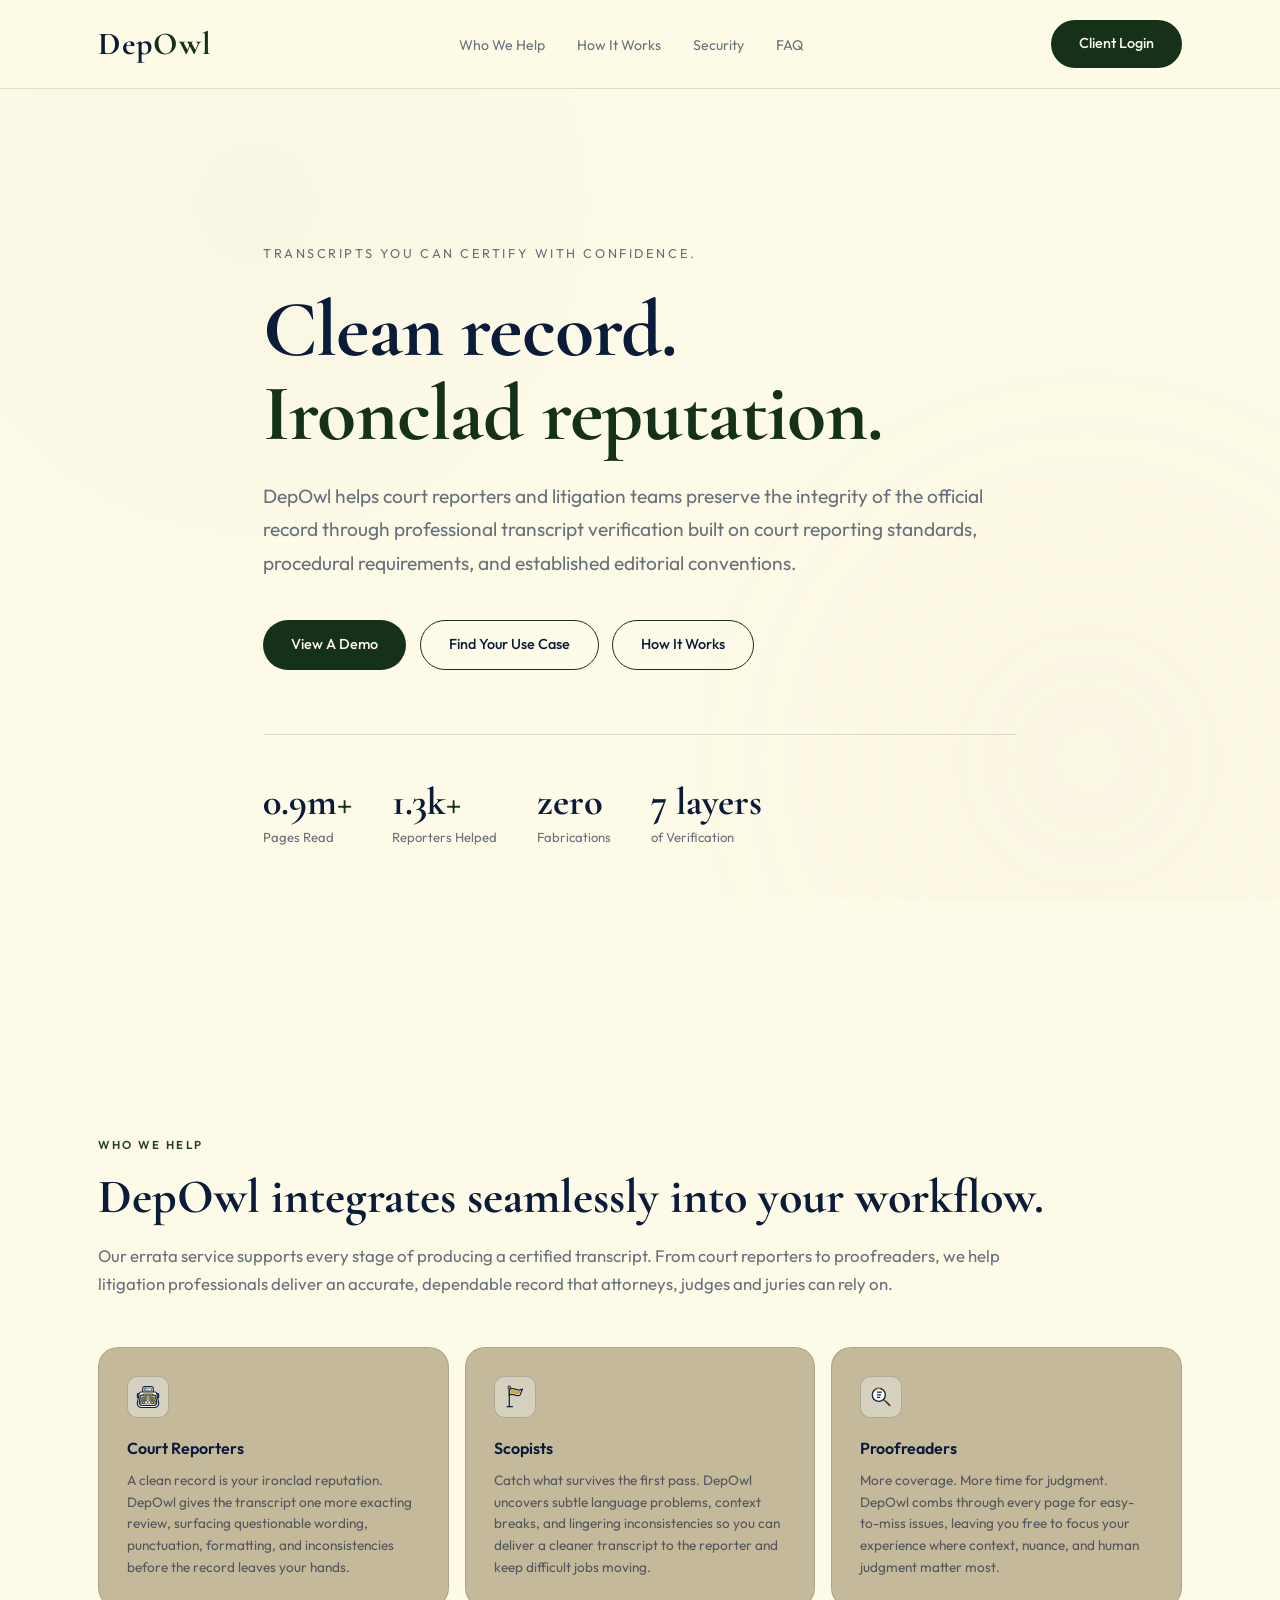
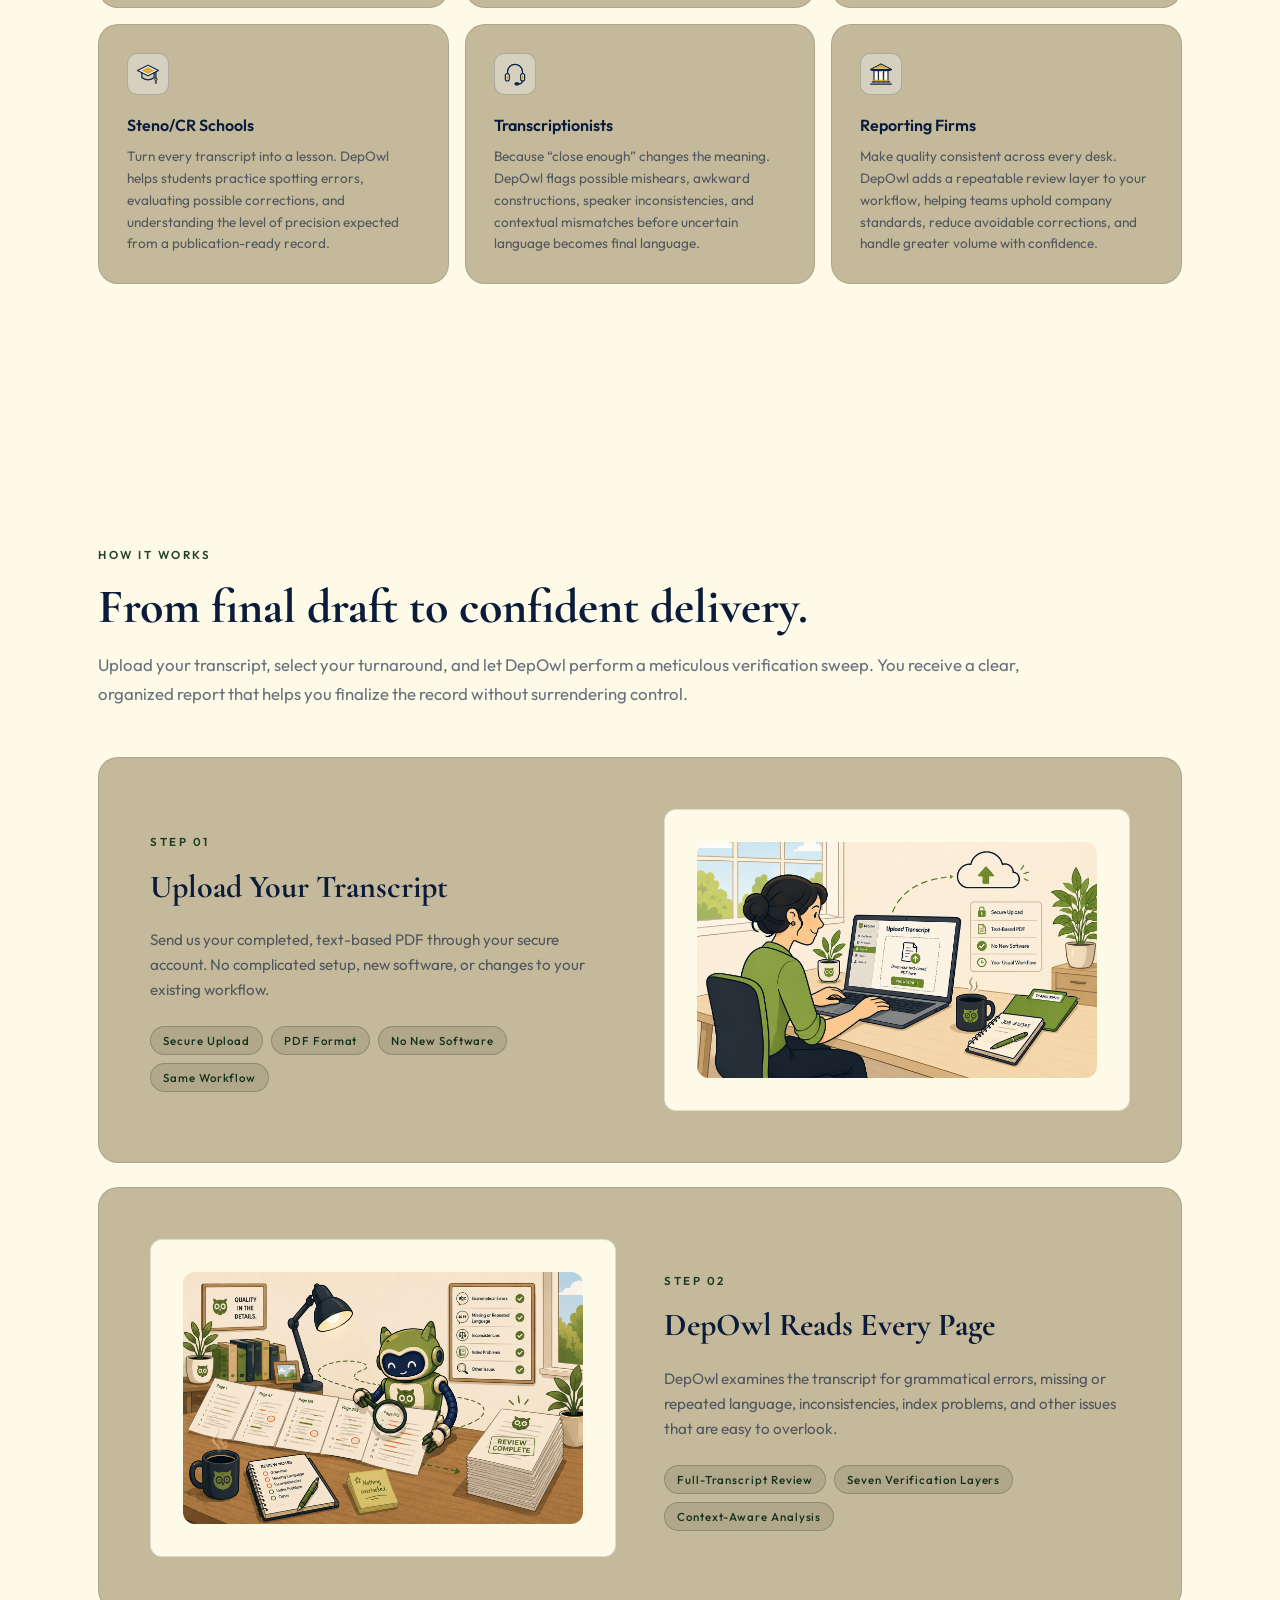
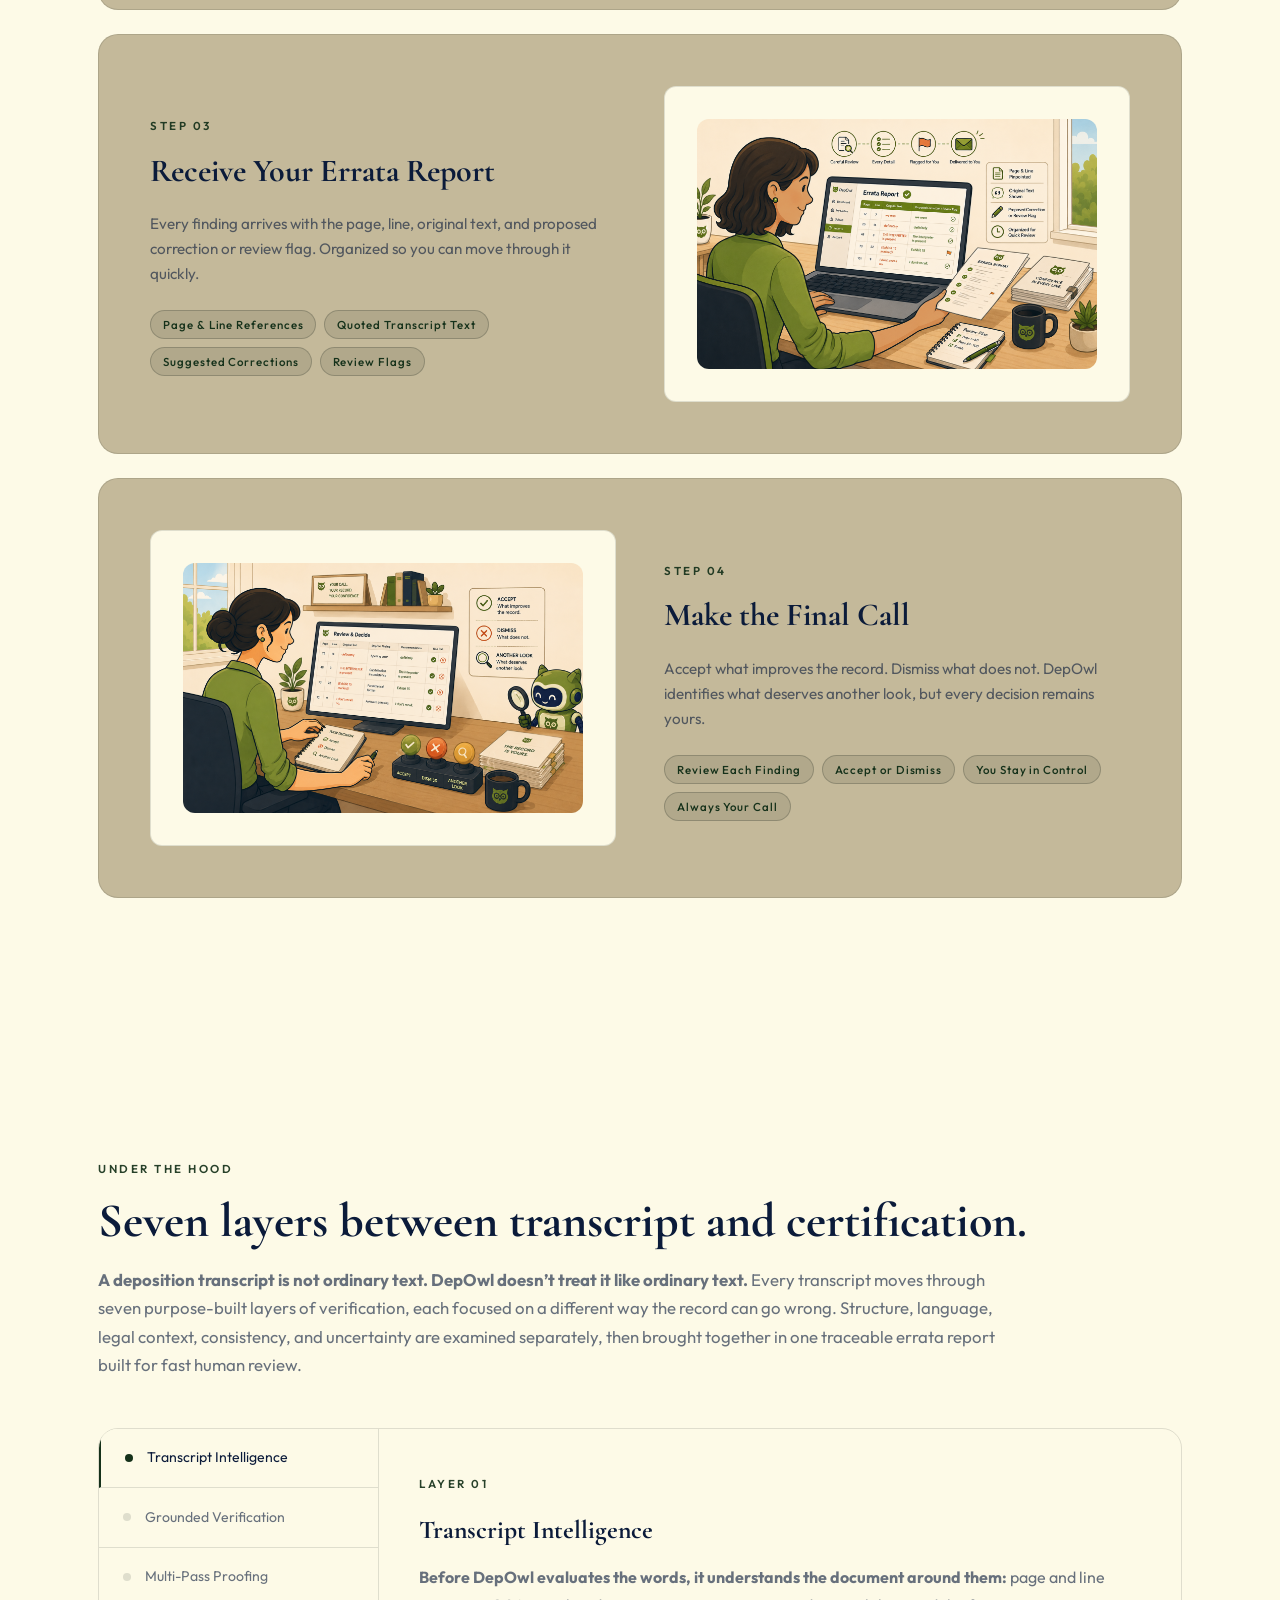
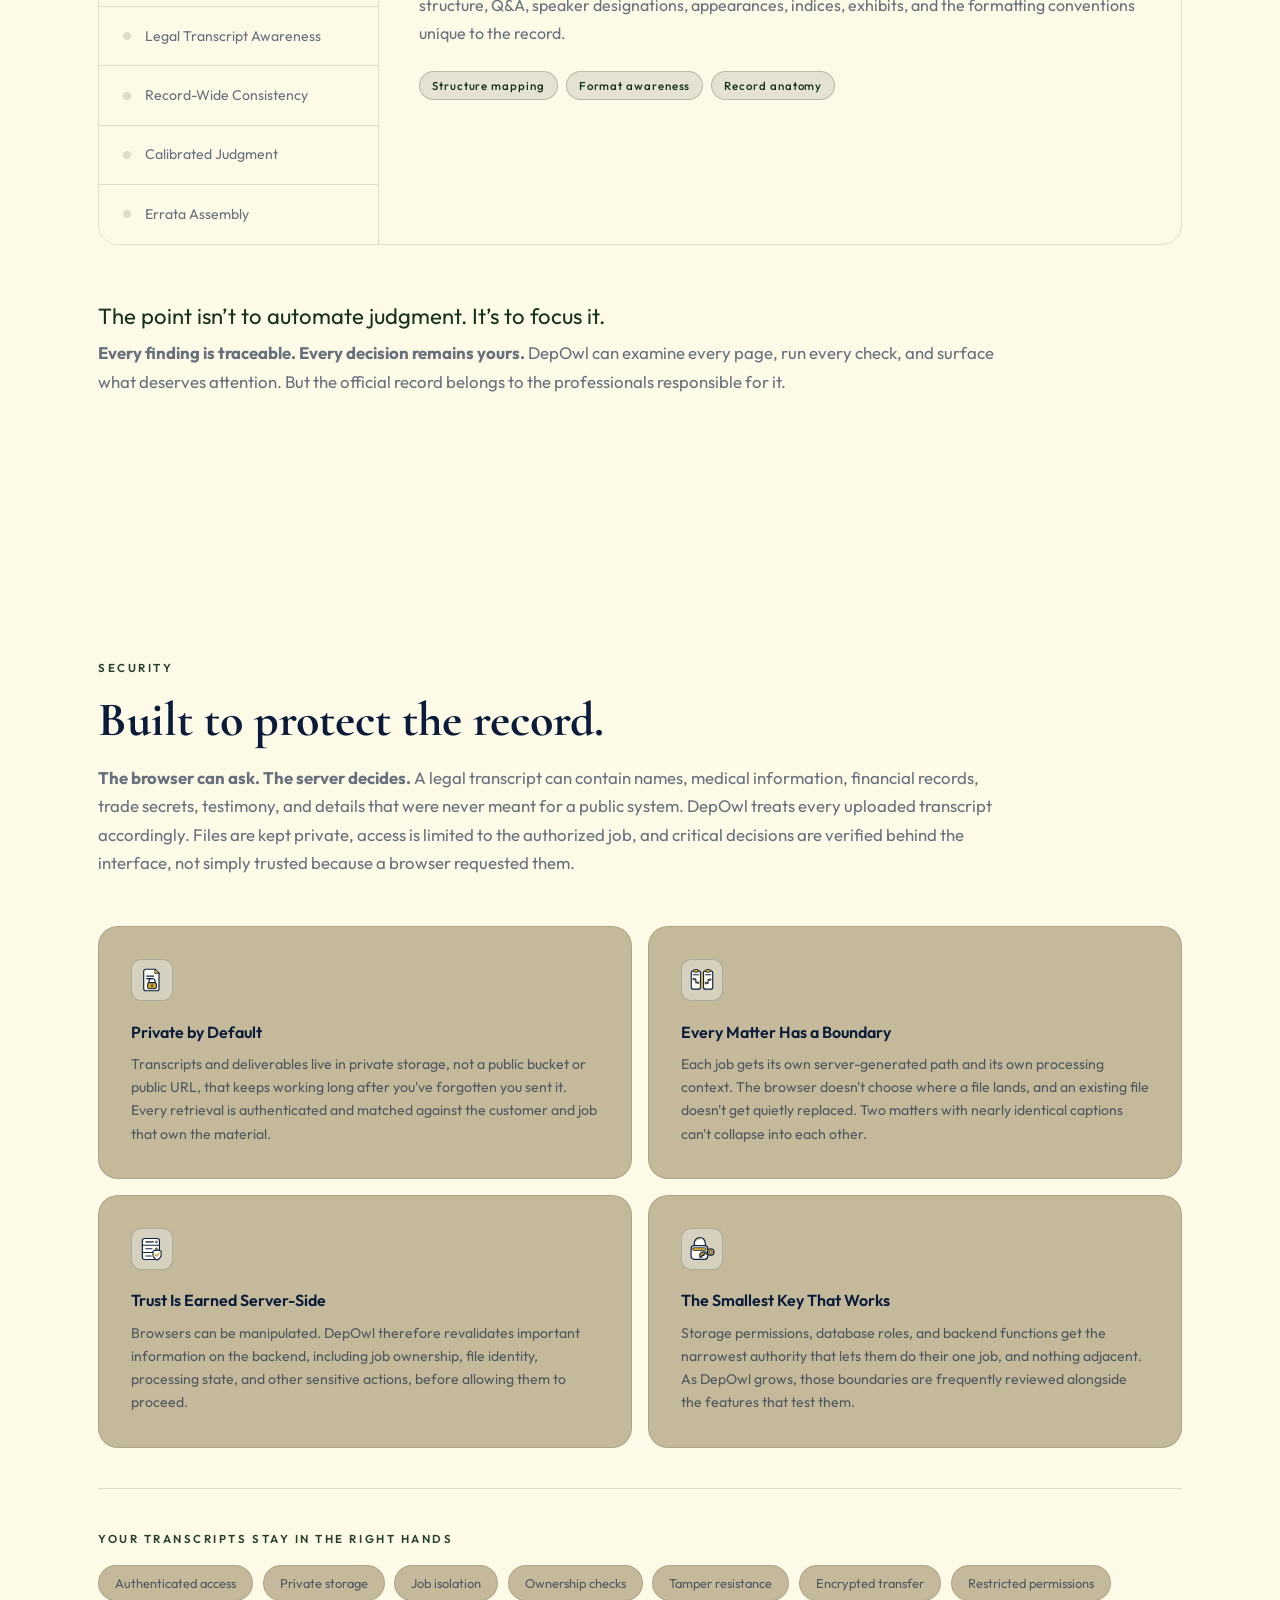
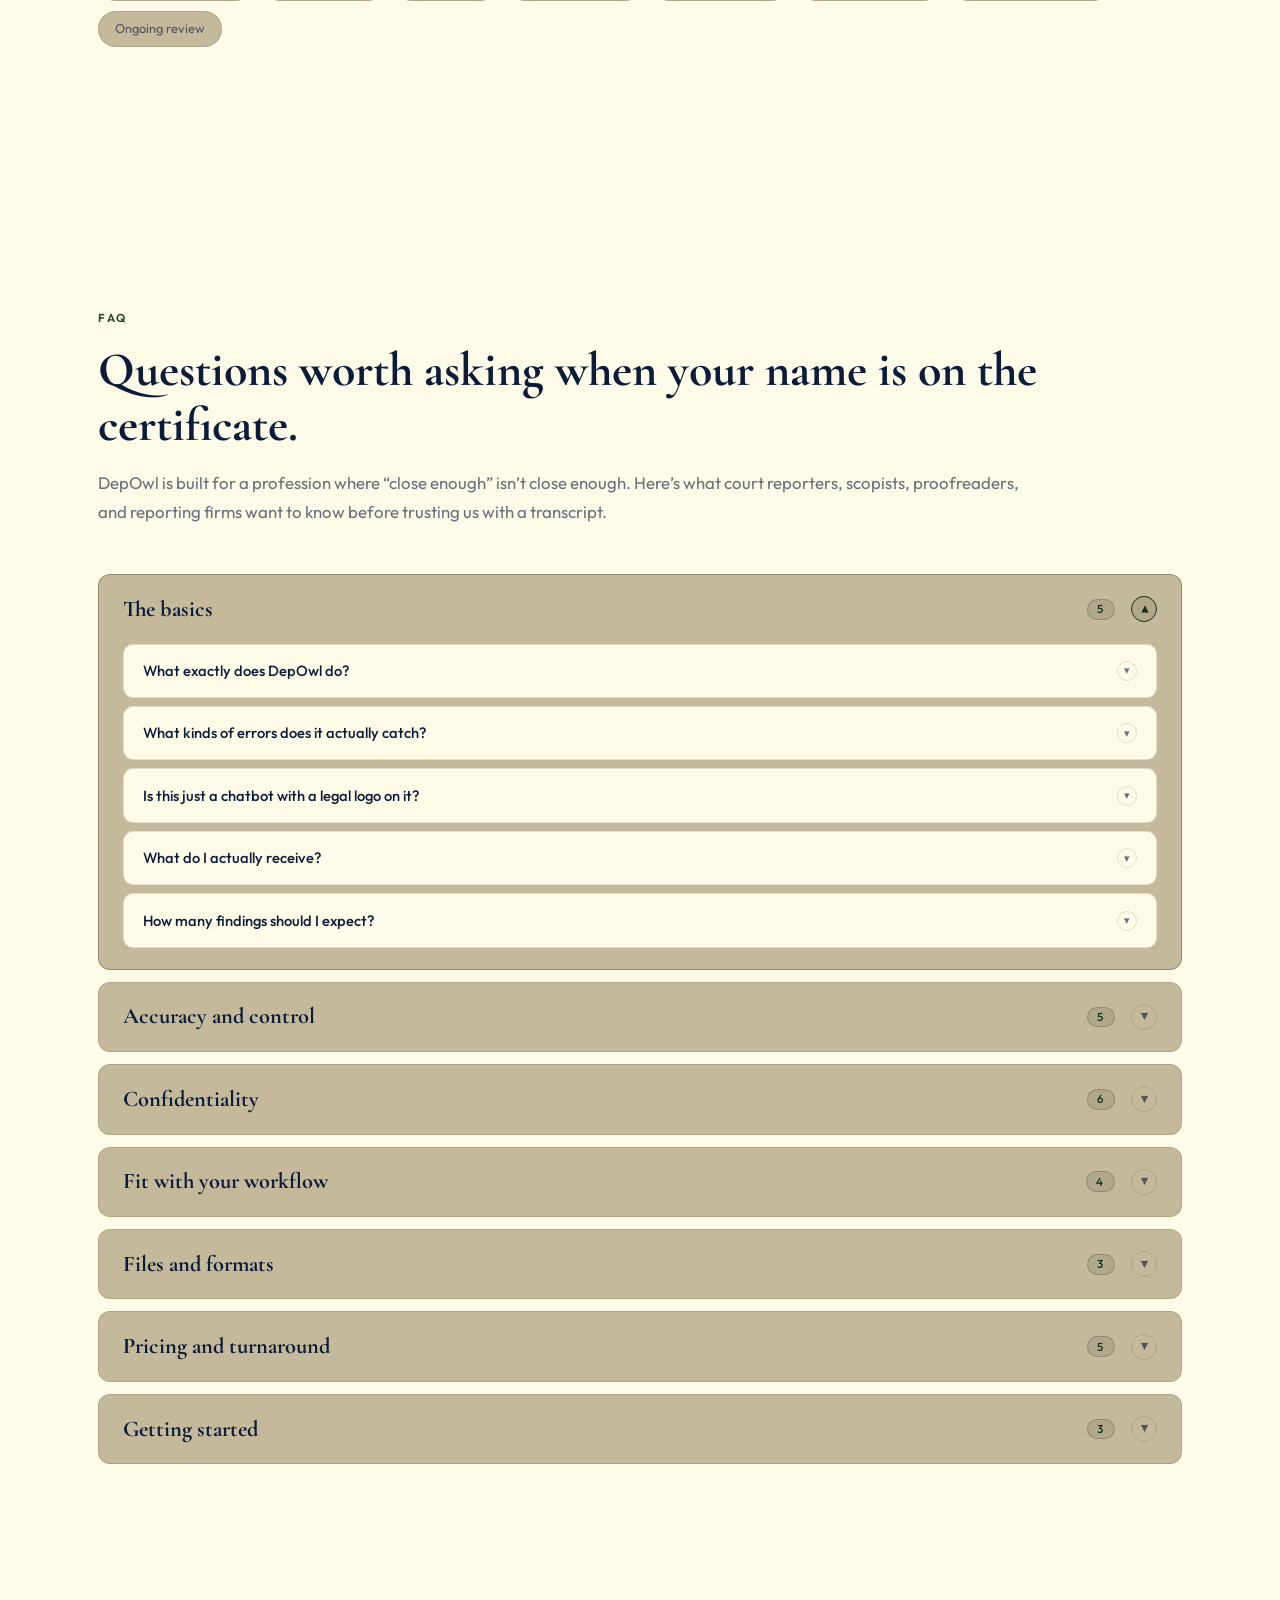
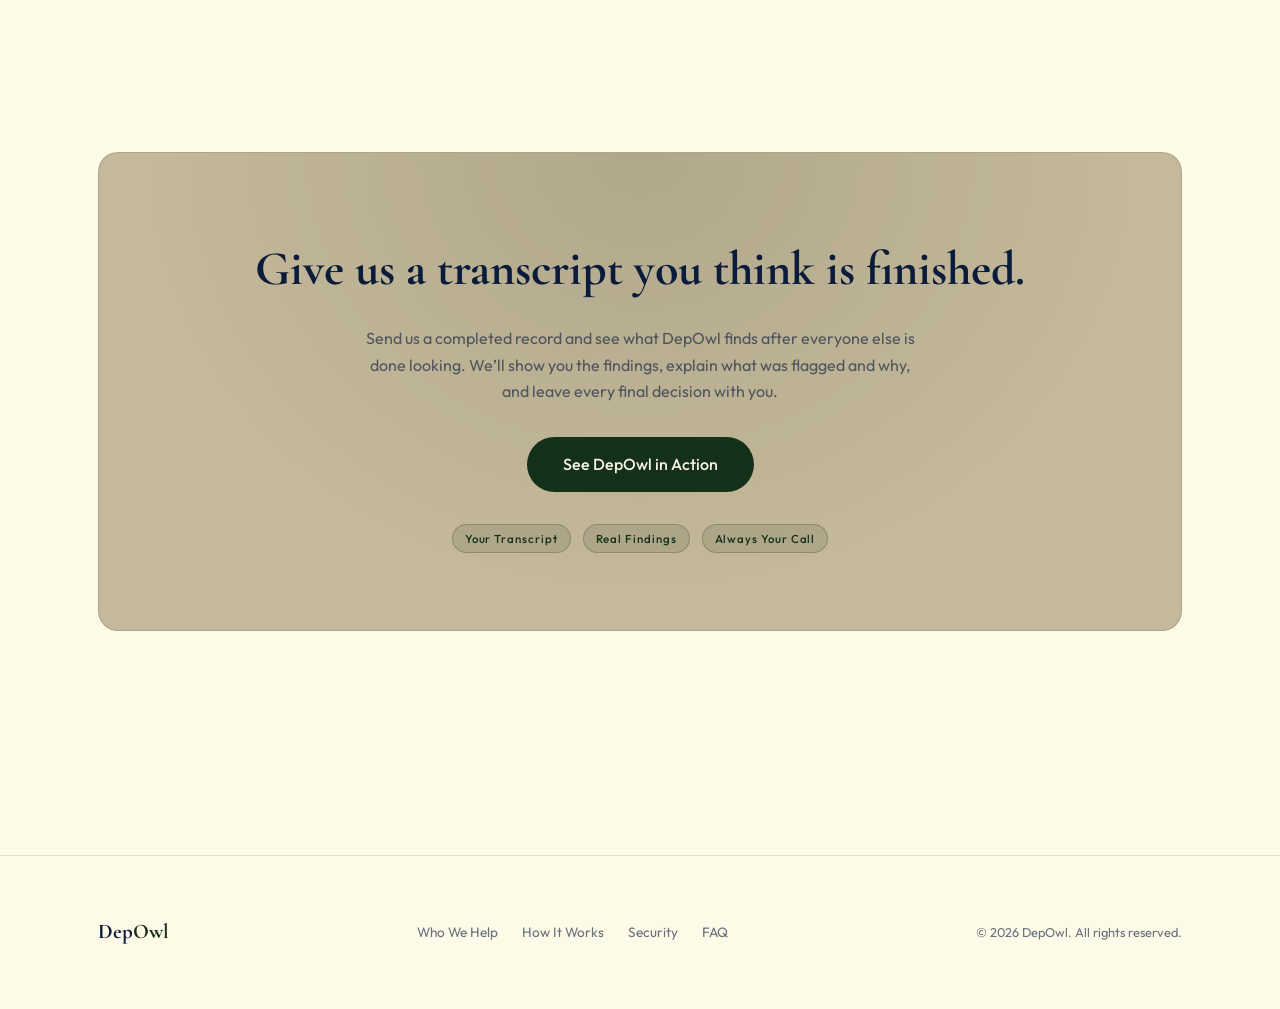
==== index.html @ 8520a752 "Address PR review feedback on FAQ copy. Clarify delegated submission wording, add missing punctuatio" ====
<!DOCTYPE html>
<html lang="en">
<head>
  <meta charset="UTF-8" />
  <meta name="viewport" content="width=device-width, initial-scale=1.0" />
  <title>DepOwl | Deposition Transcript Verification Engine</title>
  <link href="https://fonts.googleapis.com/css2?family=Cormorant+Garamond:wght@400;600;700&family=Outfit:wght@300;400;500;600&display=swap" rel="stylesheet" />
  <link rel="stylesheet" href="styles.css" />
</head>
<body>

  <!-- Background mesh -->
  <div class="mesh" aria-hidden="true"></div>

  <!-- ─────── HEADER ─────── -->
  <header>
    <div class="container">
      <nav>
        <a href="#" class="logo">
          Dep<span>Owl</span>
        </a>
        <ul class="nav-links">
          <li><a href="#use-cases">Who We Help</a></li>
          <li><a href="#platform">How It Works</a></li>
          <li><a href="#security">Security</a></li>
          <li><a href="#faq">FAQ</a></li>
        </ul>
        <a href="https://depowl.legal" class="btn btn-primary nav-cta">Client Login</a>
        <button class="hamburger" id="hamburger" aria-label="Toggle menu">
          <span></span><span></span><span></span>
        </button>
      </nav>
    </div>
    <div class="mobile-menu" id="mobile-menu">
      <a href="#use-cases">Who We Help</a>
      <a href="#platform">How It Works</a>
      <a href="#security">Security</a>
      <a href="#faq">FAQ</a>
      <a href="#contact" class="btn btn-primary">Book a Demo</a>
    </div>
  </header>

  <!-- ─────── HERO ─────── -->
  <section class="hero section">
    <div class="container">
            <p class="hero-eyebrow">
        Transcripts you can certify with confidence.
      </p>
            <h1>
        Clean record.<br />
        <em>Ironclad reputation.</em>
      </h1>
      <p class="hero-sub">
        DepOwl helps court reporters and litigation teams preserve the integrity 
        of the official record through professional transcript verification built on 
        court reporting standards, procedural requirements, and established editorial 
        conventions. 
      </p>
      <div class="hero-cta">
        <a href="#contact" class="btn btn-primary">View A Demo</a>
        <a href="#use-cases" class="btn btn-ghost">Find Your Use Case</a>
        <a href="#platform" class="btn btn-ghost">How It Works</a>
      </div>

      <div class="hero-stats">
        <div class="stat-item">
          <div class="stat-number">0.9m<span>+</span></div>
          <div class="stat-label">Pages Read</div>
        </div>
        <div class="stat-item">
          <div class="stat-number">1.3k<span>+</span></div>
          <div class="stat-label">Reporters Helped</div>
        </div>
        <div class="stat-item">
          <div class="stat-number">zero</div>
          <div class="stat-label">Fabrications</div>
        </div>
        <div class="stat-item">
          <div class="stat-number">7 layers</div>
          <div class="stat-label">of Verification</div>
        </div>
      </div>
    </div>
  </section>

  <!-- ─────── USE CASES ─────── -->
  <section id="use-cases" class="section">
    <div class="container">
      <span class="section-label">Who We Help</span>
      <h2 class="section-title">
        DepOwl integrates seamlessly into your workflow.
      </h2>
      <p class="section-sub">
        Our errata service supports every stage of producing a certified transcript. 
        From court reporters to proofreaders, we help litigation professionals deliver 
        an accurate, dependable record that attorneys, judges and juries can rely on.
      </p>

      <div class="cards-grid">
        <div class="card fade-in">
          <!--
          <div class="card-icon">📝</div>
          -->
          <img class="card-icon" src="assets/icons/court-reporters.svg" alt="Court Reporters">
          <h3>Court Reporters</h3>
          <p>A clean record is your ironclad reputation. DepOwl gives the transcript one more exacting review, surfacing questionable wording, punctuation, formatting, and inconsistencies before the record leaves your hands.</p>
          <span class="card-arrow">→</span>
        </div>
        <div class="card fade-in">
          <img class="card-icon" src="assets/icons/scopists.svg" alt="Scopists">
          <h3>Scopists</h3>
          <p>Catch what survives the first pass. DepOwl uncovers subtle language problems, context breaks, and lingering inconsistencies so you can deliver a cleaner transcript to the reporter and keep difficult jobs moving.</p>
          <span class="card-arrow">→</span>
        </div>
        <div class="card fade-in">
          <img class="card-icon" src="assets/icons/proofreaders.svg" alt="Proofreaders">
          <h3>Proofreaders</h3>
          <p>More coverage. More time for judgment. DepOwl combs through every page for easy-to-miss issues, leaving you free to focus your experience where context, nuance, and human judgment matter most.</p>
          <span class="card-arrow">→</span>
        </div>
        <div class="card fade-in">
          <img class="card-icon" src="assets/icons/stenographer-schools.svg" alt="Stenographer Schools">
          <h3>Steno/CR Schools</h3>
          <p>Turn every transcript into a lesson. DepOwl helps students practice spotting errors, evaluating possible corrections, and understanding the level of precision expected from a publication-ready record.</p>
          <span class="card-arrow">→</span>
        </div>
        <div class="card fade-in">
          <img class="card-icon" src="assets/icons/transcriptionists.svg" alt="Transcriptionists">
          <h3>Transcriptionists</h3>
          <p>Because “close enough” changes the meaning. DepOwl flags possible mishears, awkward constructions, speaker inconsistencies, and contextual mismatches before uncertain language becomes final language.</p>
          <span class="card-arrow">→</span>
        </div>
        <!--
        <div class="card fade-in">
          <div class="card-icon">🔗</div>
          <h3>Editors</h3>
          <p>Spot mismatches when the same quoted exhibit language appears twice but doesn&rsquo;t match due to an error.</p>
          <span class="card-arrow">→</span>
        </div>
        <div class="card fade-in">
          <div class="card-icon">⚙️</div>
          <h3>QA Specialists</h3>
          <p>Detect text-extractability issues early (image-based PDFs, odd exports) so you don&rsquo;t waste cycles.</p>
          <span class="card-arrow">→</span>
        </div>
        -->
        <div class="card fade-in">
          <img class="card-icon" src="assets/icons/reporting-firms.svg" alt="Reporting Firms">
          <h3>Reporting Firms</h3>
          <p>Make quality consistent across every desk. DepOwl adds a repeatable review layer to your workflow, helping teams uphold company standards, reduce avoidable corrections, and handle greater volume with confidence.</p>
          <span class="card-arrow">→</span>
        </div>
      </div>
    </div>
  </section>

  <!-- ─────── PLATFORM ─────── -->
  <section id="platform" class="section">
    <div class="container">
      <span class="section-label">How It Works</span>
      <h2 class="section-title">
        From final draft to confident delivery.
      </h2>
      <p class="section-sub">
        Upload your transcript, select your turnaround, and let DepOwl perform a meticulous verification sweep. You receive a clear, organized report that helps you finalize the record without surrendering control.
      </p>

      <div class="features-list">
        <div class="feature-block fade-in">
          <div class="feature-content">
            <span class="section-label">Step 01</span>
            <h3>Upload Your Transcript</h3>
            <p>Send us your completed, text-based PDF through your secure account. No complicated setup, new software, or changes to your existing workflow.</p>
            <div class="feature-tags">
              <span class="tag">Secure Upload</span>
              <span class="tag">PDF Format</span>
              <span class="tag">No New Software</span>
              <span class="tag">Same Workflow</span>
            </div>
          </div>
          <div class="feature-visual">
            <!--<div class="placeholder-icon">📄</div>-->
            <a href="assets/how-it-works-placeholder.png" target="_blank" rel="noopener noreferrer">
              <img src="assets/how-it-works-placeholder.png" alt="Upload Your Transcript">
            </a>
          </div>
        </div>

        <div class="feature-block reverse fade-in">
          <div class="feature-content">
            <span class="section-label">Step 02</span>
            <h3>DepOwl Reads Every Page</h3>
            <p>DepOwl examines the transcript for grammatical errors, missing or repeated language, inconsistencies, index problems, and other issues that are easy to overlook.</p>
            <div class="feature-tags">
              <span class="tag">Full-Transcript Review</span>
              <span class="tag">Seven Verification Layers</span>
              <span class="tag">Context-Aware Analysis</span>
            </div>
          </div>
          <div class="feature-visual">
            <a href="assets/how-it-works-02.png" target="_blank" rel="noopener noreferrer">
              <img src="assets/how-it-works-02.png" alt="DepOwl Reads Every Page">
            </a>
          </div>
        </div>

        <div class="feature-block fade-in">
          <div class="feature-content">
            <span class="section-label">Step 03</span>
            <h3>Receive Your Errata Report</h3>
            <p>Every finding arrives with the page, line, original text, and proposed correction or review flag. Organized so you can move through it quickly.</p>
            <div class="feature-tags">
              <span class="tag">Page & Line References</span>
              <span class="tag">Quoted Transcript Text</span>
              <span class="tag">Suggested Corrections</span>
              <span class="tag">Review Flags</span>
            </div>
          </div>
          <div class="feature-visual">
            <a href="assets/how-it-works-03.png" target="_blank" rel="noopener noreferrer">
              <img src="assets/how-it-works-03.png" alt="Receive Your Errata Report">
            </a>
          </div>
        </div>

        <div class="feature-block reverse fade-in">
          <div class="feature-content">
            <span class="section-label">Step 04</span>
            <h3>Make the Final Call</h3>
            <p>Accept what improves the record. Dismiss what does not. DepOwl identifies what deserves another look, but every decision remains yours.</p>
            <div class="feature-tags">
              <span class="tag">Review Each Finding</span>
              <span class="tag">Accept or Dismiss</span>
              <span class="tag">You Stay in Control</span>
              <span class="tag">Always Your Call</span>
            </div>
          </div>
          <div class="feature-visual">
            <a href="assets/how-it-works-04.png" target="_blank" rel="noopener noreferrer">
              <img src="assets/how-it-works-04.png" alt="Make the Final Call">
            </a>
          </div>
        </div>
      </div>
    </div>
  </section>

  <!-- ─────── AGENTS / ROLES (tabbed) ─────── -->
  <section id="agents" class="section">
    <div class="container">
      <span class="section-label">Under the Hood</span>
      <h2 class="section-title">
        Seven layers between transcript and certification.
      </h2>
      <!--<p class="section-lede">
        A deposition transcript is not ordinary text. DepOwl doesn’t treat it like ordinary text.
      </p>-->
      <p class="section-sub">
        <b>A deposition transcript is not ordinary text. DepOwl doesn’t treat it like ordinary text. </b>Every transcript moves through seven purpose-built layers of verification, each focused on a different way the record can go wrong. Structure, language, legal context, consistency, and uncertainty are examined separately, then brought together in one traceable errata report built for fast human review.
      </p>

      <div class="agents-wrap">
        <div class="agents-tabs" id="agents-tabs">
          <div class="agent-tab active" data-tab="0"><div class="agent-tab-dot"></div>Transcript Intelligence</div>
          <div class="agent-tab" data-tab="1"><div class="agent-tab-dot"></div>Grounded Verification</div>
          <div class="agent-tab" data-tab="2"><div class="agent-tab-dot"></div>Multi-Pass Proofing</div>
          <div class="agent-tab" data-tab="3"><div class="agent-tab-dot"></div>Legal Transcript Awareness</div>
          <div class="agent-tab" data-tab="4"><div class="agent-tab-dot"></div>Record-Wide Consistency</div>
          <div class="agent-tab" data-tab="5"><div class="agent-tab-dot"></div>Calibrated Judgment</div>
          <div class="agent-tab" data-tab="6"><div class="agent-tab-dot"></div>Errata Assembly</div>
        </div>
        <div class="agent-details">
          <div class="agent-detail active">
            <span class="section-label">Layer 01</span>
            <h3>Transcript Intelligence</h3>
            <p><b>Before DepOwl evaluates the words, it understands the document around them:</b> page and line structure, Q&A, speaker designations, appearances, indices, exhibits, and the formatting conventions unique to the record.</p>
            <div style="display:flex;flex-wrap:wrap;gap:.5rem;">
              <span class="tag">Structure mapping</span>
              <span class="tag">Format awareness</span>
              <span class="tag">Record anatomy</span>
            </div>
          </div>
          <div class="agent-detail">
            <span class="section-label">Layer 02</span>
            <h3>Grounded Verification</h3>
            <p><b>The transcript is the authority.</b> Every finding is tied back to language that actually appears in the file, with its location preserved for review. DepOwl does not invent testimony to make a sentence work.</p>
            <div style="display:flex;flex-wrap:wrap;gap:.5rem;">
              <span class="tag">Verbatim grounding</span>
              <span class="tag">Page + line</span>
              <span class="tag">Traceable findings</span>
            </div>
          </div>
          <div class="agent-detail">
            <span class="section-label">Layer 03</span>
            <h3>Multi-Pass Proofing</h3>
            <p><b>Different mistakes hide in different ways.</b> DepOwl uses specialized passes to surface grammar errors, dropped or repeated wording, malformed sentences, and real-word substitution errors (RWSE) that ordinary spellcheck can't pick up.</p>
            <div style="display:flex;flex-wrap:wrap;gap:.5rem;">
              <span class="tag">Multiple detection passes</span>
              <span class="tag">RWSE detection</span>
              <span class="tag">High-signal review</span>
            </div>
          </div>
          <div class="agent-detail">
            <span class="section-label">Layer 04</span>
            <h3>Legal Transcript Awareness</h3>
            <p><b>Q&A, objections, colloquy, speaker labels, exhibits, and spoken testimony do not behave like ordinary prose.</b> DepOwl evaluates language in the context of the legal record instead of applying generic writing rules blindly.</p>
            <div style="display:flex;flex-wrap:wrap;gap:.5rem;">
              <span class="tag">Court-reporting conventions</span>
              <span class="tag">Q&A context</span>
              <span class="tag">Exhibit awareness</span>
            </div>
          </div>
          <div class="agent-detail">
            <span class="section-label">Layer 05</span>
            <h3>Record-Wide Consistency</h3>
            <p><b>Some of the most important errors look perfectly reasonable on their own.</b> DepOwl looks across the transcript for details that stop agreeing, like names, dates, titles, pronouns, recurring terminology, exhibit references, and index entries.</p>
            <div style="display:flex;flex-wrap:wrap;gap:.5rem;">
              <span class="tag">Cross-record checks</span>
              <span class="tag">Index auditing</span>
              <span class="tag">Consistency detection</span>
            </div>
          </div>
          <div class="agent-detail">
            <span class="section-label">Layer 06</span>
            <h3>Calibrated Judgment</h3>
            <p><b>Not everything unusual is wrong.</b> DepOwl separates high-confidence corrections from items that simply deserve another look. When testimony is ambiguous or speech patterns make the intended wording uncertain, it flags rather than rewrites.</p>
            <div style="display:flex;flex-wrap:wrap;gap:.5rem;">
              <span class="tag">Corrections vs. flags</span>
              <span class="tag">Confidence scoring</span>
              <span class="tag">Uncertainty preserved</span>
            </div>
          </div>
          <div class="agent-detail">
            <span class="section-label">Layer 07</span>
            <h3>Errata Assembly</h3>
            <p><b>DepOwl packages findings into a clean, client-ready set:</b> corrections, flags, and specialty categories, designed for quick review and easy communication.</p>
            <div style="display:flex;flex-wrap:wrap;gap:.5rem;">
              <span class="tag">Page + line</span>
              <span class="tag">Original + proposed</span>
              <span class="tag">Review-ready output</span>
            </div>
          </div>
        </div>
      </div>

      <p class="section-lede agents-closing">
        The point isn’t to automate judgment. It’s to focus it.
      </p>
      <p class="section-sub">
        <b>Every finding is traceable. Every decision remains yours.</b> DepOwl can examine every page, run every check, and surface what deserves attention. But the official record belongs to the professionals responsible for it.
      </p>
    </div>
  </section>

  <!-- ─────── SECURITY ─────── -->
  <section id="security" class="section">
    <div class="container">
      <span class="section-label">Security</span>
      <h2 class="section-title">
        Built to protect the record.
      </h2>
      <p class="section-sub">
        <b>The browser can ask. The server decides.</b> A legal transcript can contain names, medical information, financial records, trade secrets, testimony, and details that were never meant for a public system. DepOwl treats every uploaded transcript accordingly. Files are kept private, access is limited to the authorized job, and critical decisions are verified behind the interface, not simply trusted because a browser requested them.
      </p>

      <div class="security-grid">
        <div class="security-card fade-in">
          <img class="card-icon" src="assets/icons/security/private-by-default.svg" alt="Private by Default">
          <h4>Private by Default</h4>
          <p>Transcripts and deliverables live in private storage, not a public bucket or public URL, that keeps working long after you've forgotten you sent it. Every retrieval is authenticated and matched against the customer and job that own the material.</p>
        </div>
        <div class="security-card fade-in">
          <img class="card-icon" src="assets/icons/security/every-matter-has-a-boundary.svg" alt="Every Matter Has a Boundary">
          <h4>Every Matter Has a Boundary</h4>
          <p>Each job gets its own server-generated path and its own processing context. The browser doesn't choose where a file lands, and an existing file doesn't get quietly replaced. Two matters with nearly identical captions can't collapse into each other.</p>
        </div>
        <div class="security-card fade-in">
          <img class="card-icon" src="assets/icons/security/trust-is-earned-server-side.svg" alt="Trust Is Earned Server-Side">
          <h4>Trust Is Earned Server-Side</h4>
          <p>Browsers can be manipulated. DepOwl therefore revalidates important information on the backend, including job ownership, file identity, processing state, and other sensitive actions, before allowing them to proceed.</p>
        </div>
        <div class="security-card fade-in">
          <img class="card-icon" src="assets/icons/security/the-smallest-key-that-works.svg" alt="The Smallest Key That Works">
          <h4>The Smallest Key That Works</h4>
          <p>Storage permissions, database roles, and backend functions get the narrowest authority that lets them do their one job, and nothing adjacent. As DepOwl grows, those boundaries are frequently reviewed alongside the features that test them.</p>
        </div>
      </div>

      <div class="integrations-row">
        <span class="section-label" style="width:100%;margin-bottom:.5rem;">Your transcripts stay in the right hands</span>
        <span class="integration-badge">Authenticated access</span>
        <span class="integration-badge">Private storage</span>
        <span class="integration-badge">Job isolation</span>
        <span class="integration-badge">Ownership checks</span>
        <span class="integration-badge">Tamper resistance</span>
        <span class="integration-badge">Encrypted transfer</span>
        <span class="integration-badge">Restricted permissions</span>
        <span class="integration-badge">Ongoing review</span>
      </div>
    </div>
  </section>

  <!-- ─────── FAQ ─────── -->
  <section id="faq" class="section">
    <div class="container">
      <span class="section-label">FAQ</span>
      <h2 class="section-title">
        Questions worth asking when your name is on the certificate.
      </h2>
      <p class="section-sub">
        DepOwl is built for a profession where “close enough” isn’t close enough. Here’s what court reporters, scopists, proofreaders, and reporting firms want to know before trusting us with a transcript.
      </p>

      <div class="faq-cats" id="faq-cats">

        <!-- ── The basics ── -->
        <div class="faq-cat open">
          <button class="faq-cat-head" aria-expanded="true">
            <span class="faq-cat-title">The basics</span>
            <span class="faq-cat-count">5</span>
            <span class="faq-chevron">▾</span>
          </button>
          <div class="faq-cat-body">
            <div class="faq-cat-inner">

              <div class="faq-q">
                <button class="faq-q-head" aria-expanded="false">
                  What exactly does DepOwl do?
                  <span class="faq-chevron">▾</span>
                </button>
                <div class="faq-a">
                  <div class="faq-a-inner">
                    <p>DepOwl gives a finished transcript one more rigorous read before your certificate goes on it.</p>
                    <p>It looks for transcription errors, real-word substitutions, grammar problems, repeats, omissions, malformed sentences, index inconsistencies, and anything else that deserves a second look. Every finding comes back with its location in the transcript, the text at issue, and either a proposed correction or a flag for your review.</p>
                    <p>You get a short list of places worth your attention. Not another transcript to proof from scratch.</p>
                  </div>
                </div>
              </div>

              <div class="faq-q">
                <button class="faq-q-head" aria-expanded="false">
                  What kinds of errors does it actually catch?
                  <span class="faq-chevron">▾</span>
                </button>
                <div class="faq-a">
                  <div class="faq-a-inner">
                    <p>The ones that still look like English.</p>
                    <p>Statute for status. Trial for trail. A missing “not” that reverses an answer. A phrase repeated forty lines deep into testimony. A verb agreeing with the wrong noun. A question that fell apart mid-sentence and got transcribed faithfully anyway. An index entry pointing at the wrong page. A name spelled two different ways in the same transcript.</p>
                    <p>Spellcheck already found your typos. DepOwl is built for what survives spellcheck.</p>
                  </div>
                </div>
              </div>

              <div class="faq-q">
                <button class="faq-q-head" aria-expanded="false">
                  Is this just a chatbot with a legal logo on it?
                  <span class="faq-chevron">▾</span>
                </button>
                <div class="faq-a">
                  <div class="faq-a-inner">
                    <p>No, and the difference is in what it isn’t allowed to do.</p>
                    <p>DepOwl is a purpose-built verification system with rules written around the official record: stay inside the submitted transcript, separate corrections from uncertainties, preserve unusual but plausible testimony, and leave every decision with the reporter.</p>
                    <p>A general-purpose chatbot will cheerfully improve your transcript. That is exactly the problem.</p>
                  </div>
                </div>
              </div>

              <div class="faq-q">
                <button class="faq-q-head" aria-expanded="false">
                  What do I actually receive?
                  <span class="faq-chevron">▾</span>
                </button>
                <div class="faq-a">
                  <div class="faq-a-inner">
                    <p>A structured errata report built for fast review.</p>
                    <p>Each finding identifies where the issue appears, shows the original transcript language, and gives you either a proposed correction or a review flag. Findings are organized so you can work down a list instead of hunting through pages of commentary.</p>
                    <p>See the issue. Verify it. Make the call. Move on.</p>
                  </div>
                </div>
              </div>

              <div class="faq-q">
                <button class="faq-q-head" aria-expanded="false">
                  How many findings should I expect?
                  <span class="faq-chevron">▾</span>
                </button>
                <div class="faq-a">
                  <div class="faq-a-inner">
                    <p>Fewer than you’re probably picturing.</p>
                    <p>DepOwl is tuned to surface what’s worth your time, not to prove it was busy. A clean transcript from an experienced reporter typically comes back with a short list — often only a few items that genuinely matter.</p>
                    <p>A report you can work through in fifteen minutes is useful. A report of four hundred maybes is just another transcript.</p>
                  </div>
                </div>
              </div>

            </div>
          </div>
        </div>

        <!-- ── Accuracy and control ── -->
        <div class="faq-cat">
          <button class="faq-cat-head" aria-expanded="false">
            <span class="faq-cat-title">Accuracy and control</span>
            <span class="faq-cat-count">5</span>
            <span class="faq-chevron">▾</span>
          </button>
          <div class="faq-cat-body">
            <div class="faq-cat-inner">

              <div class="faq-q">
                <button class="faq-q-head" aria-expanded="false">
                  Can DepOwl invent a correction that isn’t in my transcript?
                  <span class="faq-chevron">▾</span>
                </button>
                <div class="faq-a">
                  <div class="faq-a-inner">
                    <p>Preventing that is the core design constraint, not a feature bolted on afterward.</p>
                    <p>The submitted transcript is the only authority. Findings are tied to the actual language in your file rather than quietly borrowing wording or facts from some other case. Where the record doesn’t support a confident correction, DepOwl flags the passage instead of guessing at it.</p>
                    <p>A finding you can verify in three seconds is worth more than a confident answer you can’t.</p>
                  </div>
                </div>
              </div>

              <div class="faq-q">
                <button class="faq-q-head" aria-expanded="false">
                  Does DepOwl change my transcript?
                  <span class="faq-chevron">▾</span>
                </button>
                <div class="faq-a">
                  <div class="faq-a-inner">
                    <p>No. It never edits your file.</p>
                    <p>DepOwl identifies potential corrections and passages that deserve review. It does not rewrite the record, silently or otherwise.</p>
                    <p>You decide what to accept, what to dismiss, and what needs another listen.</p>
                    <p>Always your call.</p>
                  </div>
                </div>
              </div>

              <div class="faq-q">
                <button class="faq-q-head" aria-expanded="false">
                  What happens when DepOwl is wrong?
                  <span class="faq-chevron">▾</span>
                </button>
                <div class="faq-a">
                  <div class="faq-a-inner">
                    <p>You dismiss the finding, and nothing happens.</p>
                    <p>A finding is a suggestion, never a command, and never a substitute for your judgment. Testimony is strange. Witnesses misspeak. Attorneys build sentences no grammarian would defend. Names and technical terms can look wrong while being exactly right.</p>
                    <p>That is precisely why DepOwl separates <em>this appears correctable</em> from <em>this deserves another look</em>.</p>
                  </div>
                </div>
              </div>

              <div class="faq-q">
                <button class="faq-q-head" aria-expanded="false">
                  How does it handle accents, dialects, ESL testimony, and unusual speech?
                  <span class="faq-chevron">▾</span>
                </button>
                <div class="faq-a">
                  <div class="faq-a-inner">
                    <p>Conservatively, by design.</p>
                    <p>A deposition transcript records what was said. It is not an essay to be rewritten into standardized English. DepOwl is built to recognize when unusual construction likely reflects actual speech, and to favor a review flag over an unjustified correction.</p>
                    <p>Protecting the witness’s meaning matters more than making every sentence look prettier.</p>
                  </div>
                </div>
              </div>

              <div class="faq-q">
                <button class="faq-q-head" aria-expanded="false">
                  What about proper names, medical terms, and case-specific vocabulary?
                  <span class="faq-chevron">▾</span>
                </button>
                <div class="faq-a">
                  <div class="faq-a-inner">
                    <p>Handled with the same restraint.</p>
                    <p>An unfamiliar term is not evidence of an error. DepOwl weighs case-specific vocabulary against the rest of the transcript rather than against a general dictionary, and it flags rather than corrects when the record itself is the best authority on how something is spelled. DepOwl often figures out hard-to-hear technical words that are difficult to confirm. </p>
                    <p>The expert witness knows more about the terminology than any software does, but DepOwl can help you catch the ones that were missed.</p>
                  </div>
                </div>
              </div>

            </div>
          </div>
        </div>

        <!-- ── Confidentiality ── -->
        <div class="faq-cat">
          <button class="faq-cat-head" aria-expanded="false">
            <span class="faq-cat-title">Confidentiality</span>
            <span class="faq-cat-count">6</span>
            <span class="faq-chevron">▾</span>
          </button>
          <div class="faq-cat-body">
            <div class="faq-cat-inner">

              <div class="faq-q">
                <button class="faq-q-head" aria-expanded="false">
                  Do you train AI models on my transcripts?
                  <span class="faq-chevron">▾</span>
                </button>
                <div class="faq-a">
                  <div class="faq-a-inner">
                    <p>No.</p>
                    <p>Your transcript is processed to produce your report. It is not used to train or improve any model, ours or anyone else’s.</p>
                    <p>Sealed testimony, trade secrets, and medical histories do not become training data because you needed a verification pass.</p>
                  </div>
                </div>
              </div>

              <div class="faq-q">
                <button class="faq-q-head" aria-expanded="false">
                  How long do you keep my transcript?
                  <span class="faq-chevron">▾</span>
                </button>
                <div class="faq-a">
                  <div class="faq-a-inner">
                    <p>Your transcript and report are retained for ten business days so you can retrieve the deliverable, then deleted. You can request earlier deletion at any time.</p>
                    <p>We hold your work no longer than we need to do the work.</p>
                  </div>
                </div>
              </div>

              <div class="faq-q">
                <button class="faq-q-head" aria-expanded="false">
                  How do you protect confidential transcripts?
                  <span class="faq-chevron">▾</span>
                </button>
                <div class="faq-a">
                  <div class="faq-a-inner">
                    <p>A legal transcript can contain names, medical histories, financial records, trade secrets, and testimony that was never meant to be casually accessible. DepOwl treats that as an architectural requirement, not a disclaimer.</p>
                    <p>Transcripts and deliverables live in private storage. Retrieval is authenticated and matched against the customer and job that own the material, so one matter stays separated from another.</p>
                    <p>The browser can ask, but the server decides.</p>
                  </div>
                </div>
              </div>

              <!-- CONFIRM: verify the actual position on sealed portions and protective orders before publishing. -->
              <div class="faq-q">
                <button class="faq-q-head" aria-expanded="false">
                  What about sealed portions and protective orders?
                  <span class="faq-chevron">▾</span>
                </button>
                <div class="faq-a">
                  <div class="faq-a-inner">
                    <p>Submit the transcript exactly as you would send it to a proofreader you trust. DepOwl applies the same handling to every job, sealed or not, because the standard doesn’t change based on what a caption says.</p>
                  </div>
                </div>
              </div>

              <!-- CONFIRM: verify willingness to sign NDAs / confidentiality agreements before publishing. -->
              <div class="faq-q">
                <button class="faq-q-head" aria-expanded="false">
                  Will you sign an NDA or confidentiality agreement?
                  <span class="faq-chevron">▾</span>
                </button>
                <div class="faq-a">
                  <div class="faq-a-inner">
                    <p>Yes. Firms and reporters working under client confidentiality requirements can request an agreement before sending a first job.</p>
                  </div>
                </div>
              </div>

              <div class="faq-q">
                <button class="faq-q-head" aria-expanded="false">
                  Does using DepOwl create a problem with my certification or professional obligations?
                  <span class="faq-chevron">▾</span>
                </button>
                <div class="faq-a">
                  <div class="faq-a-inner">
                    <p>You already route transcripts to scopists and proofreaders under the same confidentiality expectations. DepOwl is the same category of vendor relationship: a third party performing a verification pass, with the certifying reporter retaining sole authority over the final record.</p>
                    <p>DepOwl never certifies anything, never signs anything, and never changes anything on its own.</p>
                    <p>The record stays yours.</p>
                  </div>
                </div>
              </div>

            </div>
          </div>
        </div>

        <!-- ── Fit with your workflow ── -->
        <div class="faq-cat">
          <button class="faq-cat-head" aria-expanded="false">
            <span class="faq-cat-title">Fit with your workflow</span>
            <span class="faq-cat-count">4</span>
            <span class="faq-chevron">▾</span>
          </button>
          <div class="faq-cat-body">
            <div class="faq-cat-inner">

              <div class="faq-q">
                <button class="faq-q-head" aria-expanded="false">
                  Does DepOwl replace my scopist or proofreader?
                  <span class="faq-chevron">▾</span>
                </button>
                <div class="faq-a">
                  <div class="faq-a-inner">
                    <p>It doesn’t have to, and usually it doesn’t.</p>
                    <p>It does mean your proofreader can process more work in the same amount of time or less, so turnaround times decrease while maintaining or improving quality. It also means that if your proofreader's available capacity is filled or they're on vacation, you can still use DepOwl to get your work done and meet deadlines without having to spend the time and energy finding a temporary replacement.</p>
                    <p>A few reporters have mentioned they replaced their proofreader with DepOwl because it was easier to schedule and more consistently reliable. Some proofreaders have increased their capacity by using DepOwl to process work they would otherwise have to turn away. Some scopists have begun offering proofreading services as a value-add to their scoping work by using DepOwl after they've completed their editing.</p>
                    <p>Some reporters run DepOwl as an additional pass after their scopist or proofreader. Others use it to reduce the amount of routine checking they send out. Firms use it as a consistent final quality-control layer across reporters with very different workflows.</p>
                    <p>DepOwl fits into the workflow you already trust instead of asking you to rebuild it around us.</p>
                  </div>
                </div>
              </div>

              <div class="faq-q">
                <button class="faq-q-head" aria-expanded="false">
                  Why would I use this if my transcript has already been proofread?
                  <span class="faq-chevron">▾</span>
                </button>
                <div class="faq-a">
                  <div class="faq-a-inner">
                    <p>Because the last error is harder to find than the first hundred.</p>
                    <p>After you, your scopist, and your proofreader have each spent hours inside the same transcript, everyone’s brain has become very good at reading what it expects to see. DepOwl comes to the finished record cold, with a different set of failure modes.</p>
                    <p>It is not unusual for an excellent transcript to still be hiding one or two things worth catching. Those are the ones this is for.</p>
                  </div>
                </div>
              </div>

              <div class="faq-q">
                <button class="faq-q-head" aria-expanded="false">
                  Do I have to change my CAT software or install anything?
                  <span class="faq-chevron">▾</span>
                </button>
                <div class="faq-a">
                  <div class="faq-a-inner">
                    <p>No. Upload a PDF. That’s the entire integration.</p>
                    <p>DepOwl works alongside whatever you already run, because it never touches your CAT files at all.</p>
                  </div>
                </div>
              </div>

              <div class="faq-q">
                <button class="faq-q-head" aria-expanded="false">
                  Can my scopist or proofreader submit on my behalf?
                  <span class="faq-chevron">▾</span>
                </button>
                <div class="faq-a">
                  <div class="faq-a-inner">
                    <p>Right now, submission is based on the account holder's email address. A proofreader can submit a job from their account. In our upcoming next phase, we'll be offering a dedicated account that allows the owner to invite delegate proofreaders and scopists. The delegates would create their own user profile and will then be given limited access to the owner's account at the reporter's request. </p>
                  </div>
                </div>
              </div>

            </div>
          </div>
        </div>

        <!-- ── Files and formats ── -->
        <div class="faq-cat">
          <button class="faq-cat-head" aria-expanded="false">
            <span class="faq-cat-title">Files and formats</span>
            <span class="faq-cat-count">3</span>
            <span class="faq-chevron">▾</span>
          </button>
          <div class="faq-cat-body">
            <div class="faq-cat-inner">

              <div class="faq-q">
                <button class="faq-q-head" aria-expanded="false">
                  What file should I upload?
                  <span class="faq-chevron">▾</span>
                </button>
                <div class="faq-a">
                  <div class="faq-a-inner">
                    <p>A normal, text-based transcript PDF.</p>
                    <p>DepOwl checks the file before processing to make sure it can be read reliably. DepOwl can handle scanned, image-based, or unusually encoded PDFs, but it may increase processing time. It's rare, but if that happens, we reach out to you directly to let you know the timeline or find a way to work around it.</p>
                    <p>Generally speaking, it’s usually a simple process of uploading the same clean transcript PDF you’d ordinarily deliver or proof.</p>
                  </div>
                </div>
              </div>

              <div class="faq-q">
                <button class="faq-q-head" aria-expanded="false">
                  What about condensed transcripts?
                  <span class="faq-chevron">▾</span>
                </button>
                <div class="faq-a">
                  <div class="faq-a-inner">
                    <p>Use the normal one-page-per-page version whenever possible.</p>
                    <p>If a file is condensed — four transcript pages printed onto one PDF sheet — the underlying transcript still contains four pages of work. Billing is based on the transcript pages represented, not the smaller number of condensed sheets.</p>
                    <p>Condensing a 200-page deposition into 50 PDF sheets does not turn it into a 50-page deposition.</p>
                  </div>
                </div>
              </div>

              <div class="faq-q">
                <button class="faq-q-head" aria-expanded="false">
                  Can DepOwl handle long depositions?
                  <span class="faq-chevron">▾</span>
                </button>
                <div class="faq-a">
                  <div class="faq-a-inner">
                    <p>Yes.</p>
                    <p>DepOwl is built for full-length transcripts, including the large jobs where an additional verification pass is worth the most. The system handles processing internally, so you don’t need to split an ordinary transcript into pieces before submitting.</p>
                    <p>Upload the job. DepOwl handles the rest.</p>
                  </div>
                </div>
              </div>

            </div>
          </div>
        </div>

        <!-- ── Pricing and turnaround ── -->
        <div class="faq-cat">
          <button class="faq-cat-head" aria-expanded="false">
            <span class="faq-cat-title">Pricing and turnaround</span>
            <span class="faq-cat-count">5</span>
            <span class="faq-chevron">▾</span>
          </button>
          <div class="faq-cat-body">
            <div class="faq-cat-inner">

              <div class="faq-q">
                <button class="faq-q-head" aria-expanded="false">
                  How is DepOwl priced?
                  <span class="faq-chevron">▾</span>
                </button>
                <div class="faq-a">
                  <div class="faq-a-inner">
                    <p>By the page, with the rate set by the turnaround you choose, just like it works throughout our industry.</p>
                    <p>Cost per page scales with the urgency of the turnaround instead of forcing occasional users into a large subscription.</p>
                    <p>A standard transcript is 48-hour turnaround; an expedite job is 24-hour turnaround, and a daily is overnight turnaround. For our pilot program, we're offering a reduced rate across the entire spectrum of turnarounds: $0.29 per page for standard, $0.49 per page for expedite, and $0.79 per page for daily.</p>
   
                  </div>
                </div>
              </div>

              <div class="faq-q">
                <button class="faq-q-head" aria-expanded="false">
                  Is there a subscription, seat license, or monthly minimum?
                  <span class="faq-chevron">▾</span>
                </button>
                <div class="faq-a">
                  <div class="faq-a-inner">
                    <p>No. You pay for the pages you send.</p>
                    <p>A reporter who sends one transcript a quarter shouldn’t be buying a seat. A firm shouldn’t have to forecast twelve months of volume to get a fair rate.</p>
                    <p>Send a job when you have a job.</p>
                  </div>
                </div>
              </div>

              <div class="faq-q">
                <button class="faq-q-head" aria-expanded="false">
                  How fast can I get my report?
                  <span class="faq-chevron">▾</span>
                </button>
                <div class="faq-a">
                  <div class="faq-a-inner">
                    <p>DepOwl is built around court-reporting deadlines, not software-industry definitions of “soon.”</p>
                    <p>Service levels let you choose the turnaround appropriate for the job, including standard, expedite, and daily turnaround times. You pick the deadline when you submit, so you know what to expect before the job begins.</p>
                    <p>We plan to offer even faster turnaround times as it becomes technically feasible, and we feel confident in our ability to offer that level of service in the near future.</p>
                  </div>
                </div>
              </div>

              <div class="faq-q">
                <button class="faq-q-head" aria-expanded="false">
                  What if the report comes back with nothing?
                  <span class="faq-chevron">▾</span>
                </button>
                <div class="faq-a">
                  <div class="faq-a-inner">
                    <p>Then you have independent confirmation that a clean transcript survived another pass.</p>
                    <p>With that said, it's never happened yet. It's highly likely DepOwl will find something to review. If you submit the first job we've ever processed that comes back with no findings, we'll refund the entire job and waive the fee.</p>
                  </div>
                </div>
              </div>

              <!-- CONFIRM: verify whether firm/volume pricing is offered before publishing. -->
              <div class="faq-q">
                <button class="faq-q-head" aria-expanded="false">
                  Do you offer firm or volume pricing?
                  <span class="faq-chevron">▾</span>
                </button>
                <div class="faq-a">
                  <div class="faq-a-inner">
                    <p>Yes. Firms running consistent volume across multiple reporters should reach out directly.</p>
                  </div>
                </div>
              </div>

            </div>
          </div>
        </div>

        <!-- ── Getting started ── -->
        <div class="faq-cat">
          <button class="faq-cat-head" aria-expanded="false">
            <span class="faq-cat-title">Getting started</span>
            <span class="faq-cat-count">3</span>
            <span class="faq-chevron">▾</span>
          </button>
          <div class="faq-cat-body">
            <div class="faq-cat-inner">

              <div class="faq-q">
                <button class="faq-q-head" aria-expanded="false">
                  Who built this?
                  <span class="faq-chevron">▾</span>
                </button>
                <div class="faq-a">
                  <div class="faq-a-inner">
                    <p>Our domain expert and founder is a scopist and proofreader with almost 20 years working with transcripts across depositions, trials, arbitrations, hearings and examinations on the record. He's also been a product designer and developer for nearly 30 years, and has been building solutions for litigation professionals for the past 10 years. He still personally reads transcripts at least a few times per week as a method of quality control.</p>
                    <p>We're not a tech company that just discovered legal as a market segment. Our founder has been in the trenches with reporters working on big-money cases, staying up late into the night to meet daily deadlines in trials that span weeks, and reading oft-emotional testimony that reminds us of how important this work can be.</p>
                    <p>He has personally read and edited thousands of transcripts, and has seen the same mistakes over and over again. He's read and edited highly technical expert testimony, infrastructure construction defects, wrongful death, FINRA exams, intellectual property, and lots of the hardest types of testimony you can imagine. He knows the failures and the successes, and has a deep understanding of the nuances of the work.</p>
                    <p>The failure modes DepOwl looks for are the ones that actually show up in this work. The protocol he developed through years of painstaking transcript work is the same one that DepOwl uses to find the mistakes that matter. Our founder created a proprietary ontology of transcription errors that cannot be found anywhere else.</p>
                    <p>It’s why DepOwl flags instead of overwriting. Anyone who has done this work knows how often the strange-looking line is the correct one. DepOwl helps you find the ones that matter.</p>
                  </div>
                </div>
              </div>

              <!-- CONFIRM: decide whether a free or discounted first job is offered, then say so here. -->
              <div class="faq-q">
                <button class="faq-q-head" aria-expanded="false">
                  Can I try it on a single transcript first?
                  <span class="faq-chevron">▾</span>
                </button>
                <div class="faq-a">
                  <div class="faq-a-inner">
                    <p>Yes, and you should.</p>
                    <p>Send a job you’ve already proofed. Compare what comes back against what you and your team already caught. That’s a more useful evaluation than any claim on this page.</p>
                  </div>
                </div>
              </div>

              <div class="faq-q">
                <button class="faq-q-head" aria-expanded="false">
                  How do I get started?
                  <span class="faq-chevron">▾</span>
                </button>
                <div class="faq-a">
                  <div class="faq-a-inner">
                    <p>Upload a transcript, choose your turnaround, and get your report back.</p>
                    <p>No contract, no onboarding call, no software to install, no big changes to your usual workflow.</p>
                    <p><a href="#contact" class="btn btn-primary">Get Started</a></p>
                  </div>
                </div>
              </div>

            </div>
          </div>
        </div>
      </div>
      <!-- 
      <p class="section-lede faq-closing">
        Because your reputation can turn on something everyone else missed.
      </p>
      <p class="section-sub">
        A transcript may be hundreds of pages long. The mistake that matters may be one word. <b>DepOwl was built to help you find it.</b>
      </p>
      -->
    </div>
  </section>

  <!-- ─────── CTA BANNER ─────── -->
  <section id="contact" class="section">
    <div class="container">
      <div class="cta-banner">
        <h2>
          Give us a transcript you think is finished.
        </h2>
        <p>
          Send us a completed record and see what DepOwl finds after everyone else is done looking. We’ll show you the findings, explain what was flagged and why, and leave every final decision with you.
        </p>
        <a href="#" class="btn btn-primary" style="font-size:1rem;padding:.9rem 2.25rem;">
          See DepOwl in Action
        </a>
        <div class="cta-features">
          <span class="tag">Your Transcript</span>
          <span class="tag">Real Findings</span>
          <span class="tag">Always Your Call</span>
        </div>
      </div>
    </div>
  </section>

  <!-- ─────── FOOTER ─────── -->
  <footer>
    <div class="container">
      <div class="footer-inner">
        <a href="#" class="footer-logo">
          Dep<span>Owl</span>
        </a>
        <nav class="footer-links">
          <a href="#use-cases">Who We Help</a>
          <a href="#platform">How It Works</a>
          <a href="#security">Security</a>
          <a href="#faq">FAQ</a>
        </nav>
        <p class="footer-copy">
          &copy; 2026 DepOwl. All rights reserved.
        </p>
      </div>
    </div>
  </footer>

  <script src="main.js"></script>
</body>
</html>
---- styles.css ----
/* ════════════════════════════════════════════════
   DESIGN TOKENS — edit these to rebrand instantly
════════════════════════════════════════════════ */
:root {
  /* Cliff-inspired palette — cream, navy, sage (cliffhandles.it) */
  --bg:          #fdfae7;
  --bg-card:     #c4b99a;
  --bg-raised:   #fdfae7;
  --border:      rgba(14, 20, 18, .12);

  --accent:      #15311a;
  --accent-dim:  rgba(14, 20, 18, .1);
  --accent-glow: rgba(14, 20, 18, .22);

  --text-1:      #0B1B3A;
  --text-2:      rgba(11, 27, 58, .62);
  --text-3:      rgba(11, 27, 58, .38);
  --text-4:      #15311a;

  --ff-display: 'Cormorant Garamond', Georgia, serif;
  --ff-body:    'Outfit', sans-serif;

  --radius:  12px;
  --radius-lg: 20px;
  --ease:    cubic-bezier(.4,0,.2,1);
  --shadow:  0 24px 80px rgba(14, 20, 18, .12);
}

/* ════════════════════════════════════════════════
   RESET
════════════════════════════════════════════════ */
*, *::before, *::after { box-sizing: border-box; margin: 0; padding: 0; }
html { scroll-behavior: smooth; }
body {
  font-family: var(--ff-body);
  background: var(--bg);
  color: var(--text-1);
  line-height: 1.65;
  overflow-x: hidden;
}
img { max-width: 100%; display: block; }
a { color: inherit; text-decoration: none; }
ul { list-style: none; }

/* ════════════════════════════════════════════════
   UTILITY
════════════════════════════════════════════════ */
.container {
  max-width: 1180px;
  margin-inline: auto;
  padding-inline: clamp(1.25rem, 5vw, 3rem);
}
.section { padding-block: clamp(5rem, 10vw, 9rem); }
.section-label {
  display: inline-block;
  font-size: .72rem;
  letter-spacing: .22em;
  text-transform: uppercase;
  color: var(--accent);
  font-weight: 600;
  margin-bottom: 1rem;
  opacity: .92;
}
.section-title {
  font-family: var(--ff-display);
  font-size: clamp(2rem, 4vw, 3rem);
  font-weight: 700;
  line-height: 1.15;
  margin-bottom: 1rem;
}
.section-lede {
  color: var(--text-4);
  font-size: 1.38rem;
  max-width: 84ch;
  line-height: 2.12;
}
.section-sub {
  color: var(--text-2);
  font-size: 1.05rem;
  max-width: 84ch;
  line-height: 1.7;
}
.btn {
  display: inline-flex;
  align-items: center;
  gap: .5rem;
  padding: .75rem 1.75rem;
  border-radius: 999px;
  font-family: var(--ff-body);
  font-size: .9rem;
  font-weight: 500;
  cursor: pointer;
  transition: all .2s var(--ease);
  border: none;
}
.btn-primary {
  background: var(--accent);
  color: #fdfae7;
}
.btn-primary:hover {
  background: #121B17;
  transform: translateY(-1px);
  box-shadow: 0 8px 30px var(--accent-glow);
}
.btn-ghost {
  background: transparent;
  color: var(--text-1);
  border: 1px solid var(--accent);
}
.btn-ghost:hover {
  border-color: rgba(14, 20, 18, .45);
  background: rgba(14, 20, 18, .04);
}
.tag {
  display: inline-block;
  font-size: .72rem;
  font-weight: 500;
  letter-spacing: .08em;
  padding: .25rem .75rem;
  border-radius: 999px;
  background: var(--accent-dim);
  color: var(--accent);
  border: 1px solid rgba(14, 20, 18, .2);
}

/* ════════════════════════════════════════════════
   ANIMATED BG MESH
════════════════════════════════════════════════ */
.mesh {
  position: fixed;
  inset: 0;
  z-index: -1;
  overflow: hidden;
  pointer-events: none;
}
.mesh::before, .mesh::after {
  content: '';
  position: absolute;
  border-radius: 50%;
  filter: blur(120px);
  opacity: .18;
  animation: drift 18s ease-in-out infinite alternate;
}
.mesh::before {
  width: 60vw; height: 60vw;
  background: radial-gradient(circle, rgba(14, 20, 18, .14), transparent 70%);
  top: -20%; left: -10%;
}
.mesh::after {
  width: 50vw; height: 50vw;
  background: radial-gradient(circle, rgba(196, 185, 154, .55), transparent 70%);
  bottom: -20%; right: -10%;
  animation-delay: -9s;
  animation-duration: 22s;
}
@keyframes drift {
  from { transform: translate(0, 0) scale(1); }
  to   { transform: translate(4vw, 3vh) scale(1.08); }
}

/* ════════════════════════════════════════════════
   HEADER / NAV
════════════════════════════════════════════════ */
header {
  position: sticky;
  top: 0;
  z-index: 200;
  background: rgba(253, 250, 231, .92);
  backdrop-filter: blur(18px);
  -webkit-backdrop-filter: blur(18px);
  border-bottom: 1px solid var(--border);
}
nav {
  display: flex;
  align-items: center;
  justify-content: space-between;
  gap: 1rem;
  padding-block: 1.1rem;
}
.logo {
  font-family: var(--ff-display);
  font-size: 2rem;
  font-weight: 900;
  color: var(--text-1);
  letter-spacing: .03em;
}
.logo span { color: var(--accent); }

.nav-links {
  display: flex;
  align-items: center;
  gap: 2rem;
}
.nav-links a {
  font-size: .88rem;
  color: var(--text-2);
  font-weight: 400;
  transition: color .15s;
}
.nav-links a:hover { color: var(--text-1); }

/* Hamburger (mobile) */
.hamburger {
  display: none;
  flex-direction: column;
  gap: 5px;
  cursor: pointer;
  padding: .25rem;
  background: none;
  border: none;
}
.hamburger span {
  display: block;
  width: 22px; height: 2px;
  background: var(--text-1);
  border-radius: 2px;
  transition: all .3s var(--ease);
}
.hamburger.open span:nth-child(1) { transform: translateY(7px) rotate(45deg); }
.hamburger.open span:nth-child(2) { opacity: 0; }
.hamburger.open span:nth-child(3) { transform: translateY(-7px) rotate(-45deg); }

/* Mobile menu */
.mobile-menu {
  display: none;
  flex-direction: column;
  gap: 0;
  background: var(--bg-card);
  border-bottom: 1px solid var(--border);
}
.mobile-menu.open { display: flex; }
.mobile-menu a {
  padding: 1rem 1.5rem;
  font-size: .95rem;
  color: var(--text-2);
  border-bottom: 1px solid var(--border);
  transition: color .15s, background .15s;
}
.mobile-menu a:hover { color: var(--text-1); background: var(--bg-raised); }
.mobile-menu .btn { margin: 1rem 1.5rem; width: fit-content; }

@media (max-width: 768px) {
  .nav-links, .nav-cta { display: none; }
  .hamburger { display: flex; }
}

/* ════════════════════════════════════════════════
   HERO
════════════════════════════════════════════════ */
.hero {
  min-height: 92vh;
  display: flex;
  flex-direction: column;
  justify-content: center;
  padding-block: clamp(5rem, 12vw, 10rem);
  position: relative;
}
.hero-eyebrow {
  font-size: .8rem;
  letter-spacing: .2em;
  text-transform: uppercase;
  color: var(--text-2);
  margin-bottom: 1.5rem;
}
.hero h1 {
  font-family: var(--ff-display);
  font-size: clamp(3rem, 7vw, 5rem);
  font-weight: 700;
  line-height: 1.05;
  letter-spacing: -.01em;
  margin-bottom: 1.5rem;
  max-width: 21ch;
}
.hero h1 em {
  font-style: normal;
  color: var(--accent);
}
.hero-sub {
  font-size: clamp(1rem, 2vw, 1.2rem);
  color: var(--text-2);
  max-width: 58ch;
  line-height: 1.75;
  margin-bottom: 2.5rem;
}
.hero-cta {
  display: flex;
  flex-wrap: wrap;
  gap: .85rem;
  margin-bottom: 4rem;
}

/* Stats row */
.hero-stats {
  display: flex;
  flex-wrap: wrap;
  gap: 2.5rem;
  padding-top: 3rem;
  border-top: 1px solid var(--border);
}
.stat-item {}
.stat-number {
  font-family: var(--ff-display);
  font-size: 2.4rem;
  font-weight: 700;
  color: var(--text-1);
  line-height: 1;
}
.stat-number span { color: var(--accent); }
.stat-label {
  font-size: .82rem;
  color: var(--text-2);
  margin-top: .35rem;
}

/* ════════════════════════════════════════════════
   USE CASES — CARD GRID
════════════════════════════════════════════════ */
.cards-grid {
  display: grid;
  grid-template-columns: repeat(auto-fill, minmax(340px, 1fr));
  gap: 1rem;
  margin-top: 3rem;
}
.card {
  background: var(--bg-card);
  border: 1px solid var(--border);
  border-radius: var(--radius-lg);
  padding: 1.75rem;
  cursor: pointer;
  transition: background .2s var(--ease), border-color .2s var(--ease), transform .2s var(--ease), box-shadow .2s var(--ease);
  position: relative;
  overflow: hidden;
}
.card::before {
  content: '';
  position: absolute;
  inset: 0;
  background: linear-gradient(135deg, var(--accent-dim), transparent 60%);
  opacity: 0;
  transition: opacity .3s var(--ease);
}
.card:hover {
  background: #b8ad8e;
  border-color: rgba(14, 20, 18, .28);
  transform: translateY(-3px);
  box-shadow: 0 16px 50px rgba(14, 20, 18, .12);
}
.card:hover::before { opacity: 1; }
.card-icon {
  width: 42px;
  height: 42px;
  border-radius: 10px;
  background: #d6d0be;
  border: 1px solid rgba(14, 20, 18, .2);
  margin-bottom: 1.1rem;
  flex-shrink: 0;
}
div.card-icon {
  display: grid;
  place-items: center;
  font-size: 1.2rem;
}
img.card-icon {
  display: block;
  padding: 6px;
  box-sizing: border-box;
  object-fit: contain;
}
.card h3 {
  font-size: 1rem;
  font-weight: 600;
  margin-bottom: .5rem;
}
.card p {
  font-size: .85rem;
  color: var(--text-2);
  line-height: 1.6;
}
.card-arrow {
  position: absolute;
  bottom: 1.5rem;
  right: 1.5rem;
  color: var(--accent);
  opacity: 0;
  transform: translateX(-6px);
  transition: all .25s var(--ease);
}
.card:hover .card-arrow {
  opacity: 1;
  transform: translateX(0);
}

/* ════════════════════════════════════════════════
   PLATFORM — 4 FEATURE BLOCKS
════════════════════════════════════════════════ */
.features-list {
  display: grid;
  gap: 1.5rem;
  margin-top: 3rem;
}
.feature-block {
  display: grid;
  grid-template-columns: 1fr 1fr;
  gap: 3rem;
  align-items: center;
  background: var(--bg-card);
  border: 1px solid var(--border);
  border-radius: var(--radius-lg);
  padding: clamp(2rem, 4vw, 3.5rem);
  transition: border-color .2s;
}
.feature-block:hover { border-color: rgba(14, 20, 18, .22); }
.feature-block.reverse { direction: rtl; }
.feature-block.reverse > * { direction: ltr; }
.feature-content {}
.feature-content .section-label { margin-bottom: .6rem; }
.feature-content h3 {
  font-family: var(--ff-display);
  font-size: clamp(1.5rem, 2.5vw, 2rem);
  font-weight: 700;
  margin-bottom: .85rem;
}
.feature-content p {
  color: var(--text-2);
  font-size: .95rem;
  margin-bottom: 1.5rem;
}
.feature-tags { display: flex; flex-wrap: wrap; gap: .5rem; }
.feature-visual {
  background: var(--bg-raised);
  border: 1px solid var(--border);
  border-radius: var(--radius);
  min-height: 220px;
  display: flex;
  flex-direction: column;
  align-items: center;
  justify-content: center;
  gap: .75rem;
  color: var(--text-2);
  font-size: .85rem;
  text-align: center;
  padding: 2rem;
}
.feature-visual .placeholder-icon {
  font-size: 2.5rem;
  opacity: .4;
}
.feature-visual a {
  display: block;
  cursor: zoom-in;
  border-radius: var(--radius);
  transition: opacity .2s;
}
.feature-visual a:hover { opacity: .85; }
.feature-visual img {
  display: block;
  max-width: 100%;
  height: auto;
  border-radius: var(--radius);
}

@media (max-width: 820px) {
  .feature-block { grid-template-columns: 1fr; }
  .feature-block.reverse { direction: ltr; }
}

/* ════════════════════════════════════════════════
   AGENTS — TABBED LIST
════════════════════════════════════════════════ */
.agents-section { background: var(--bg-card); border-radius: var(--radius-lg); }
.agents-wrap {
  display: grid;
  grid-template-columns: 280px 1fr;
  gap: 0;
  border: 1px solid var(--border);
  border-radius: var(--radius-lg);
  overflow: hidden;
  margin-top: 3rem;
}
.agents-tabs {
  border-right: 1px solid var(--border);
  background: var(--bg);
}
.agent-tab {
  display: flex;
  align-items: center;
  gap: .85rem;
  padding: 1.1rem 1.5rem;
  cursor: pointer;
  border-bottom: 1px solid var(--border);
  transition: background .15s, color .15s;
  font-size: .88rem;
  color: var(--text-2);
}
.agent-tab:last-child { border-bottom: none; }
.agent-tab:hover { background: var(--bg-raised); color: var(--text-1); }
.agent-tab.active { background: var(--bg-raised); color: var(--text-1); border-left: 2px solid var(--accent); }
.agent-tab-dot {
  width: 8px; height: 8px;
  border-radius: 50%;
  background: var(--border);
  flex-shrink: 0;
  transition: background .15s;
}
.agent-tab.active .agent-tab-dot { background: var(--accent); }
.agent-detail {
  padding: 2.5rem;
  display: none;
}
.agent-detail.active { display: block; }
.agent-detail h3 {
  font-family: var(--ff-display);
  font-size: 1.6rem;
  font-weight: 700;
  margin-bottom: .75rem;
}
.agent-detail p {
  color: var(--text-2);
  line-height: 1.75;
  margin-bottom: 1.5rem;
}

@media (max-width: 680px) {
  .agents-wrap { grid-template-columns: 1fr; }
  .agents-tabs { border-right: none; border-bottom: 1px solid var(--border); display: flex; overflow-x: auto; }
  .agent-tab { border-bottom: none; border-right: 1px solid var(--border); white-space: nowrap; flex-shrink: 0; }
  .agent-tab:last-child { border-right: none; }
  .agent-tab.active { border-left: none; border-bottom: 2px solid var(--accent); }
}
.agents-closing {
  margin-top: 3rem;
}

/* ════════════════════════════════════════════════
   SECURITY — 2-COL GRID
════════════════════════════════════════════════ */
.security-grid {
  display: grid;
  grid-template-columns: 1fr 1fr;
  gap: 1rem;
  margin-top: 3rem;
}
.security-card {
  background: var(--bg-card);
  border: 1px solid var(--border);
  border-radius: var(--radius-lg);
  padding: 2rem;
  transition: border-color .2s;
}
.security-card:hover { border-color: rgba(14, 20, 18, .22); }
.security-card-icon {
  font-size: 1.6rem;
  margin-bottom: 1rem;
}
.security-card h4 {
  font-size: 1rem;
  font-weight: 600;
  margin-bottom: .5rem;
}
.security-card p {
  font-size: .88rem;
  color: var(--text-2);
  line-height: 1.65;
}
.integrations-row {
  display: flex;
  flex-wrap: wrap;
  gap: .6rem;
  margin-top: 2.5rem;
  padding-top: 2.5rem;
  border-top: 1px solid var(--border);
}
.integration-badge {
  padding: .4rem 1rem;
  border-radius: 999px;
  border: 1px solid var(--border);
  font-size: .8rem;
  color: var(--text-2);
  background: var(--bg-card);
  transition: border-color .15s, color .15s;
}
.integration-badge:hover { border-color: var(--accent); color: var(--text-1); }

@media (max-width: 600px) {
  .security-grid { grid-template-columns: 1fr; }
}

/* ════════════════════════════════════════════════
   FAQ — ACCORDION
════════════════════════════════════════════════ */
.faq-list {
  margin-top: 3rem;
  display: flex;
  flex-direction: column;
  gap: .6rem;
}
.faq-item {
  background: var(--bg-card);
  border: 1px solid var(--border);
  border-radius: var(--radius);
  overflow: hidden;
  transition: border-color .2s;
}
.faq-item.open { border-color: rgba(14, 20, 18, .28); }
.faq-question {
  width: 100%;
  display: flex;
  align-items: center;
  justify-content: space-between;
  gap: 1rem;
  padding: 1.2rem 1.5rem;
  background: none;
  border: none;
  color: var(--text-1);
  font-family: var(--ff-body);
  font-size: .95rem;
  font-weight: 500;
  cursor: pointer;
  text-align: left;
}
.faq-chevron {
  flex-shrink: 0;
  width: 20px; height: 20px;
  border-radius: 50%;
  border: 1px solid var(--border);
  display: grid;
  place-items: center;
  font-size: .7rem;
  transition: transform .25s var(--ease), background .15s, border-color .15s;
  color: var(--text-2);
}
.faq-item.open .faq-chevron {
  transform: rotate(180deg);
  background: var(--accent-dim);
  border-color: var(--accent);
  color: var(--accent);
}
.faq-answer {
  max-height: 0;
  overflow: hidden;
  transition: max-height .3s var(--ease);
}
.faq-answer-inner {
  padding: 0 1.5rem 1.3rem;
  font-size: .9rem;
  color: var(--text-2);
  line-height: 1.75;
}

/* ════════════════════════════════════════════════
   FAQ — CATEGORIZED ACCORDION (two levels)
════════════════════════════════════════════════ */
.faq-cats {
  margin-top: 3rem;
  display: flex;
  flex-direction: column;
  gap: .75rem;
}
.faq-cat {
  background: var(--bg-card);
  border: 1px solid var(--border);
  border-radius: var(--radius);
  overflow: hidden;
  transition: border-color .2s;
}
.faq-cat.open { border-color: rgba(14, 20, 18, .28); }
.faq-cat-head {
  width: 100%;
  display: flex;
  align-items: center;
  gap: 1rem;
  padding: 1.3rem 1.5rem;
  background: none;
  border: none;
  color: var(--text-1);
  font-family: var(--ff-display);
  font-size: 1.4rem;
  font-weight: 700;
  line-height: 1.2;
  cursor: pointer;
  text-align: left;
  transition: background .15s;
}
.faq-cat-head:hover { background: rgba(14, 20, 18, .05); }
.faq-cat-count {
  margin-left: auto;
  font-family: var(--ff-body);
  font-size: .72rem;
  font-weight: 500;
  letter-spacing: .08em;
  padding: .15rem .6rem;
  border-radius: 999px;
  background: var(--accent-dim);
  color: var(--accent);
  border: 1px solid rgba(14, 20, 18, .2);
}
.faq-cat-head .faq-chevron {
  width: 26px; height: 26px;
  font-size: .8rem;
}
.faq-cat.open > .faq-cat-head .faq-chevron {
  transform: rotate(180deg);
  background: var(--accent-dim);
  border-color: var(--accent);
  color: var(--accent);
}
.faq-cat-body {
  max-height: 0;
  overflow: hidden;
  transition: max-height .3s var(--ease);
}
.faq-cat-inner {
  padding: 0 1.5rem 1.3rem;
  display: flex;
  flex-direction: column;
  gap: .5rem;
}

/* Question level */
.faq-q {
  background: var(--bg-raised);
  border: 1px solid var(--border);
  border-radius: 10px;
  overflow: hidden;
  transition: border-color .2s;
}
.faq-q.open { border-color: rgba(14, 20, 18, .28); }
.faq-q-head {
  width: 100%;
  display: flex;
  align-items: center;
  justify-content: space-between;
  gap: 1rem;
  padding: .95rem 1.2rem;
  background: none;
  border: none;
  color: var(--text-1);
  font-family: var(--ff-body);
  font-size: .92rem;
  font-weight: 500;
  line-height: 1.5;
  cursor: pointer;
  text-align: left;
}
.faq-q.open .faq-chevron {
  transform: rotate(180deg);
  background: var(--accent-dim);
  border-color: var(--accent);
  color: var(--accent);
}
.faq-a {
  max-height: 0;
  overflow: hidden;
  transition: max-height .3s var(--ease);
}
.faq-a-inner {
  padding: 0 1.2rem 1.15rem;
  font-size: .9rem;
  color: var(--text-2);
  line-height: 1.75;
}
.faq-a-inner p + p { margin-top: .85rem; }
.faq-a-inner b { color: var(--text-1); }
.faq-a-inner .btn { margin-top: .35rem; }

/* Unpublished answers — must not ship */
.faq-confirm {
  display: inline-block;
  padding: .1rem .55rem;
  border: 1px dashed var(--accent);
  border-radius: 6px;
  background: #f2d98d;
  color: var(--text-1);
  font-size: .82rem;
  font-weight: 600;
  letter-spacing: .03em;
}

.faq-closing { margin-top: 3rem; }

@media (max-width: 600px) {
  .faq-cat-head { padding: 1.1rem 1.15rem; font-size: 1.2rem; gap: .7rem; }
  .faq-cat-inner { padding: 0 .85rem 1rem; }
  .faq-q-head { padding: .85rem 1rem; font-size: .88rem; }
  .faq-a-inner { padding: 0 1rem 1rem; }
}

/* ════════════════════════════════════════════════
   CTA BANNER
════════════════════════════════════════════════ */
.cta-banner {
  background: var(--bg-card);
  border: 1px solid var(--border);
  border-radius: var(--radius-lg);
  padding: clamp(3rem, 6vw, 5rem);
  text-align: center;
  position: relative;
  overflow: hidden;
  margin-top: 2rem;
}
.cta-banner::before {
  content: '';
  position: absolute;
  inset: 0;
  background: radial-gradient(ellipse at 50% 0%, var(--accent-dim) 0%, transparent 65%);
  pointer-events: none;
}
.cta-banner h2 {
  font-family: var(--ff-display);
  font-size: clamp(2rem, 4vw, 3rem);
  font-weight: 700;
  margin-bottom: 1rem;
  position: relative;
}
.cta-banner p {
  color: var(--text-2);
  max-width: 50ch;
  margin-inline: auto;
  margin-bottom: 2rem;
  font-size: 1rem;
  position: relative;
}
.cta-features {
  display: flex;
  flex-wrap: wrap;
  justify-content: center;
  gap: .75rem;
  margin-top: 2rem;
  position: relative;
}

/* ════════════════════════════════════════════════
   FOOTER
════════════════════════════════════════════════ */
footer {
  border-top: 1px solid var(--border);
  padding-block: 3rem;
  margin-top: 6rem;
}
.footer-inner {
  display: flex;
  flex-wrap: wrap;
  align-items: center;
  justify-content: space-between;
  gap: 1.5rem;
}
.footer-logo {
  font-family: var(--ff-display);
  font-size: 1.3rem;
  font-weight: 700;
}
.footer-logo span { color: var(--accent); }
.footer-links {
  display: flex;
  flex-wrap: wrap;
  gap: 1.5rem;
}
.footer-links a {
  font-size: .85rem;
  color: var(--text-2);
  transition: color .15s;
}
.footer-links a:hover { color: var(--text-1); }
.footer-copy {
  font-size: .8rem;
  color: var(--text-2);
}

/* ════════════════════════════════════════════════
   FADE-IN ANIMATION
════════════════════════════════════════════════ */
.fade-in {
  opacity: 0;
  transform: translateY(22px);
  transition: opacity .6s var(--ease), transform .6s var(--ease);
}
.fade-in.visible {
  opacity: 1;
  transform: none;
}
.fade-in:nth-child(2) { transition-delay: .1s; }
.fade-in:nth-child(3) { transition-delay: .2s; }
.fade-in:nth-child(4) { transition-delay: .3s; }
.fade-in:nth-child(5) { transition-delay: .4s; }
.fade-in:nth-child(6) { transition-delay: .5s; }
.fade-in:nth-child(7) { transition-delay: .6s; }
.fade-in:nth-child(8) { transition-delay: .7s; }
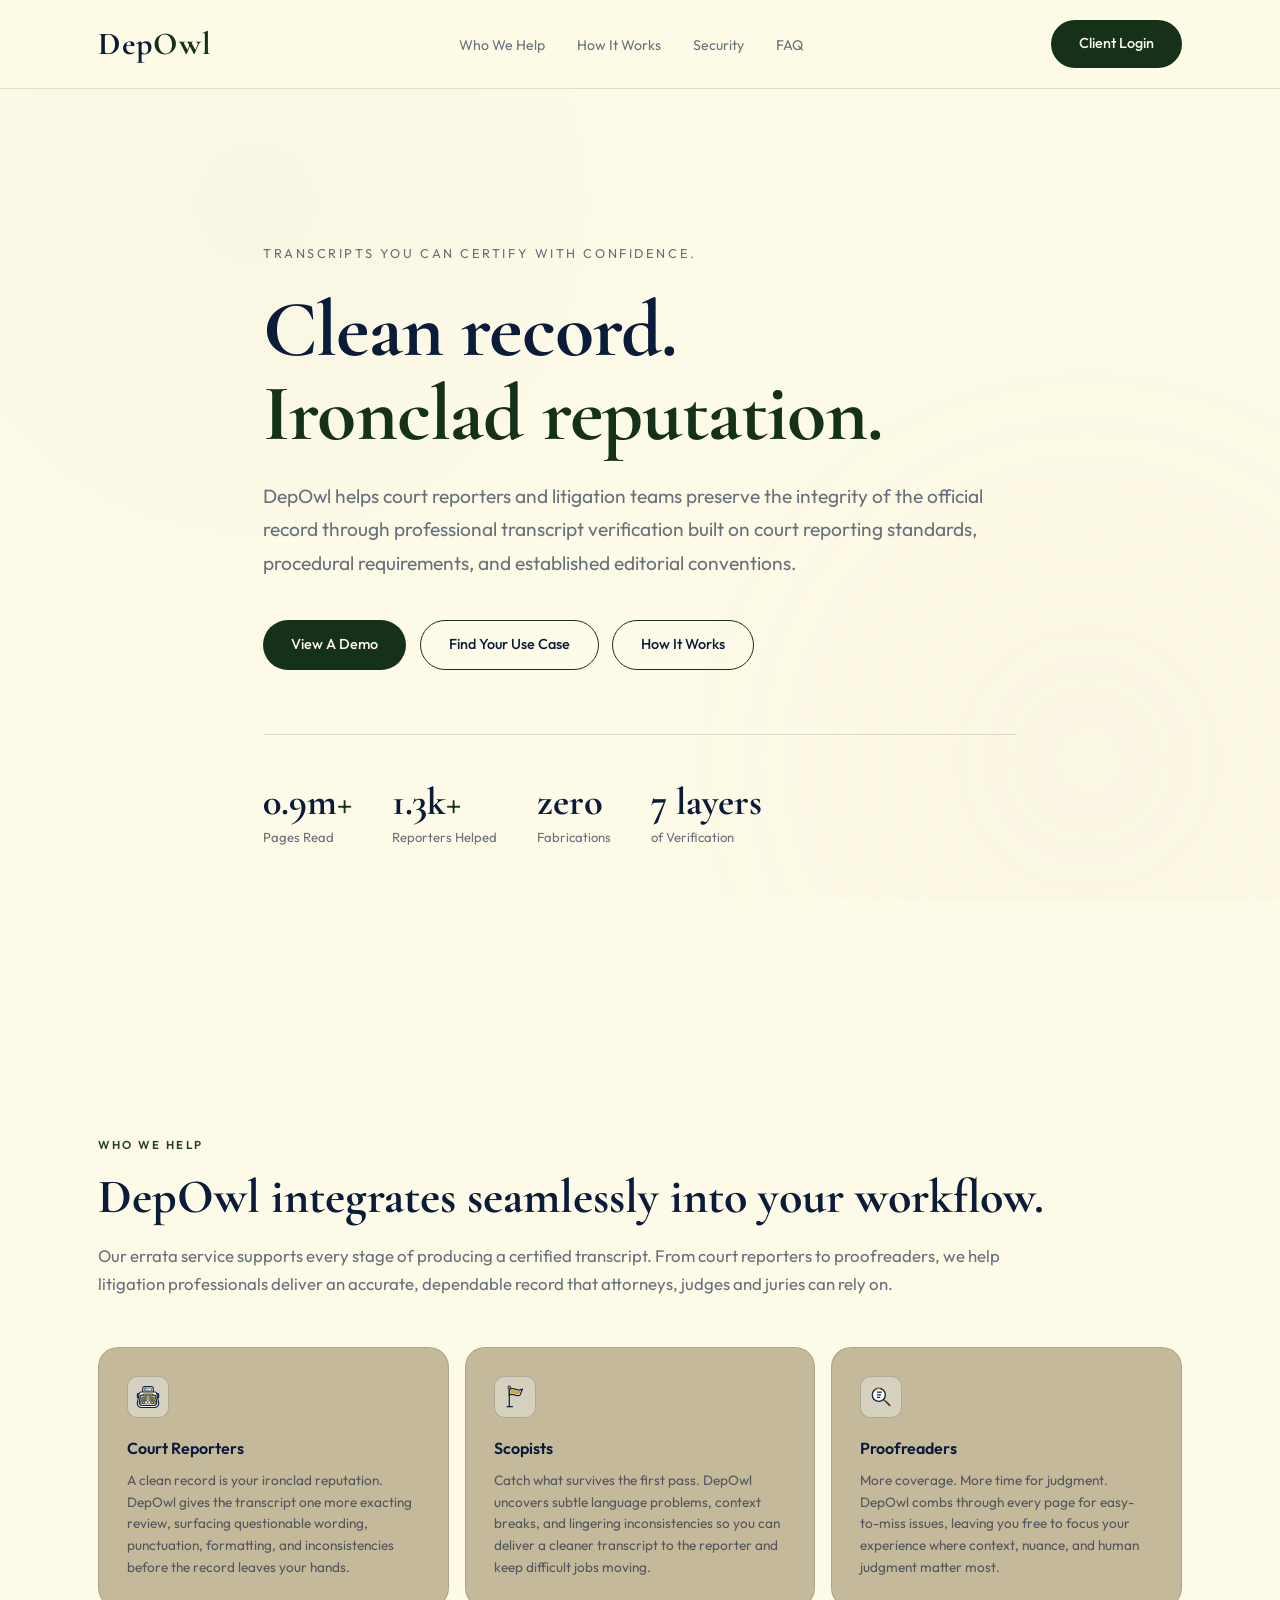
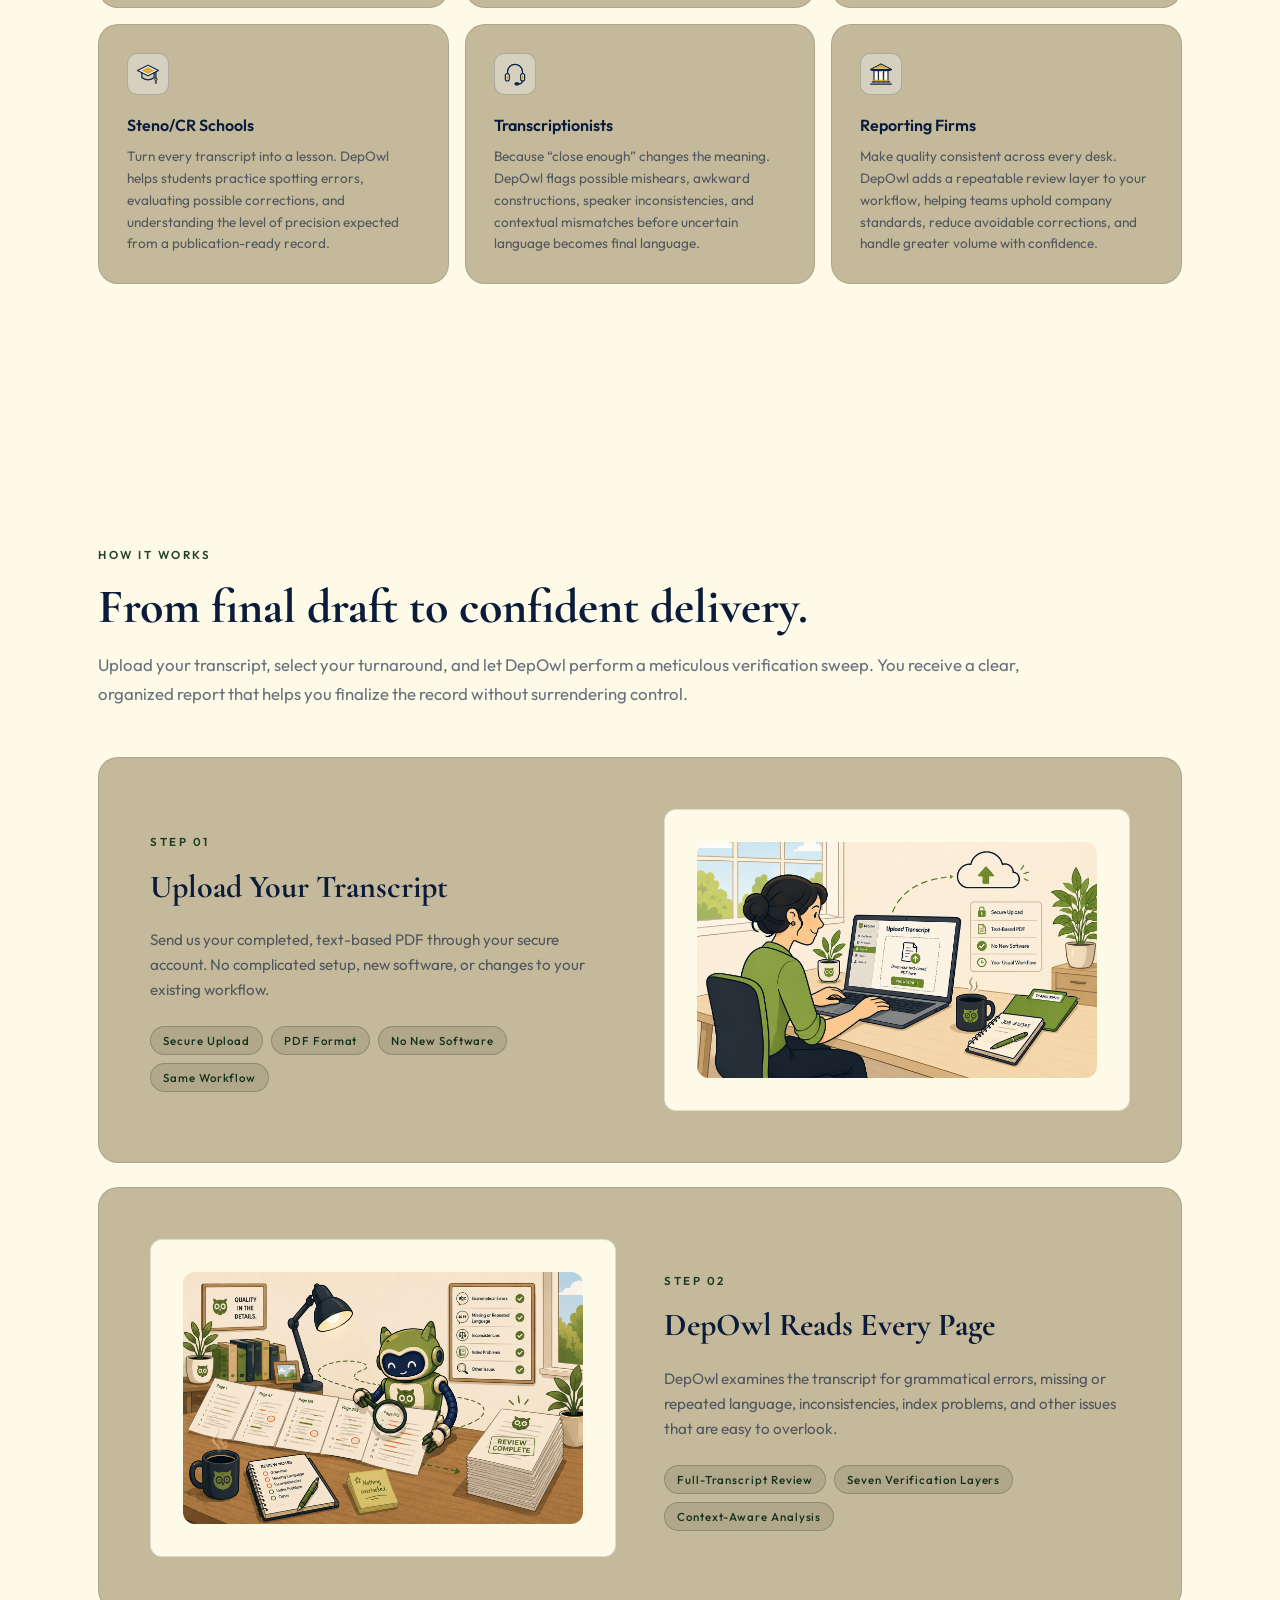
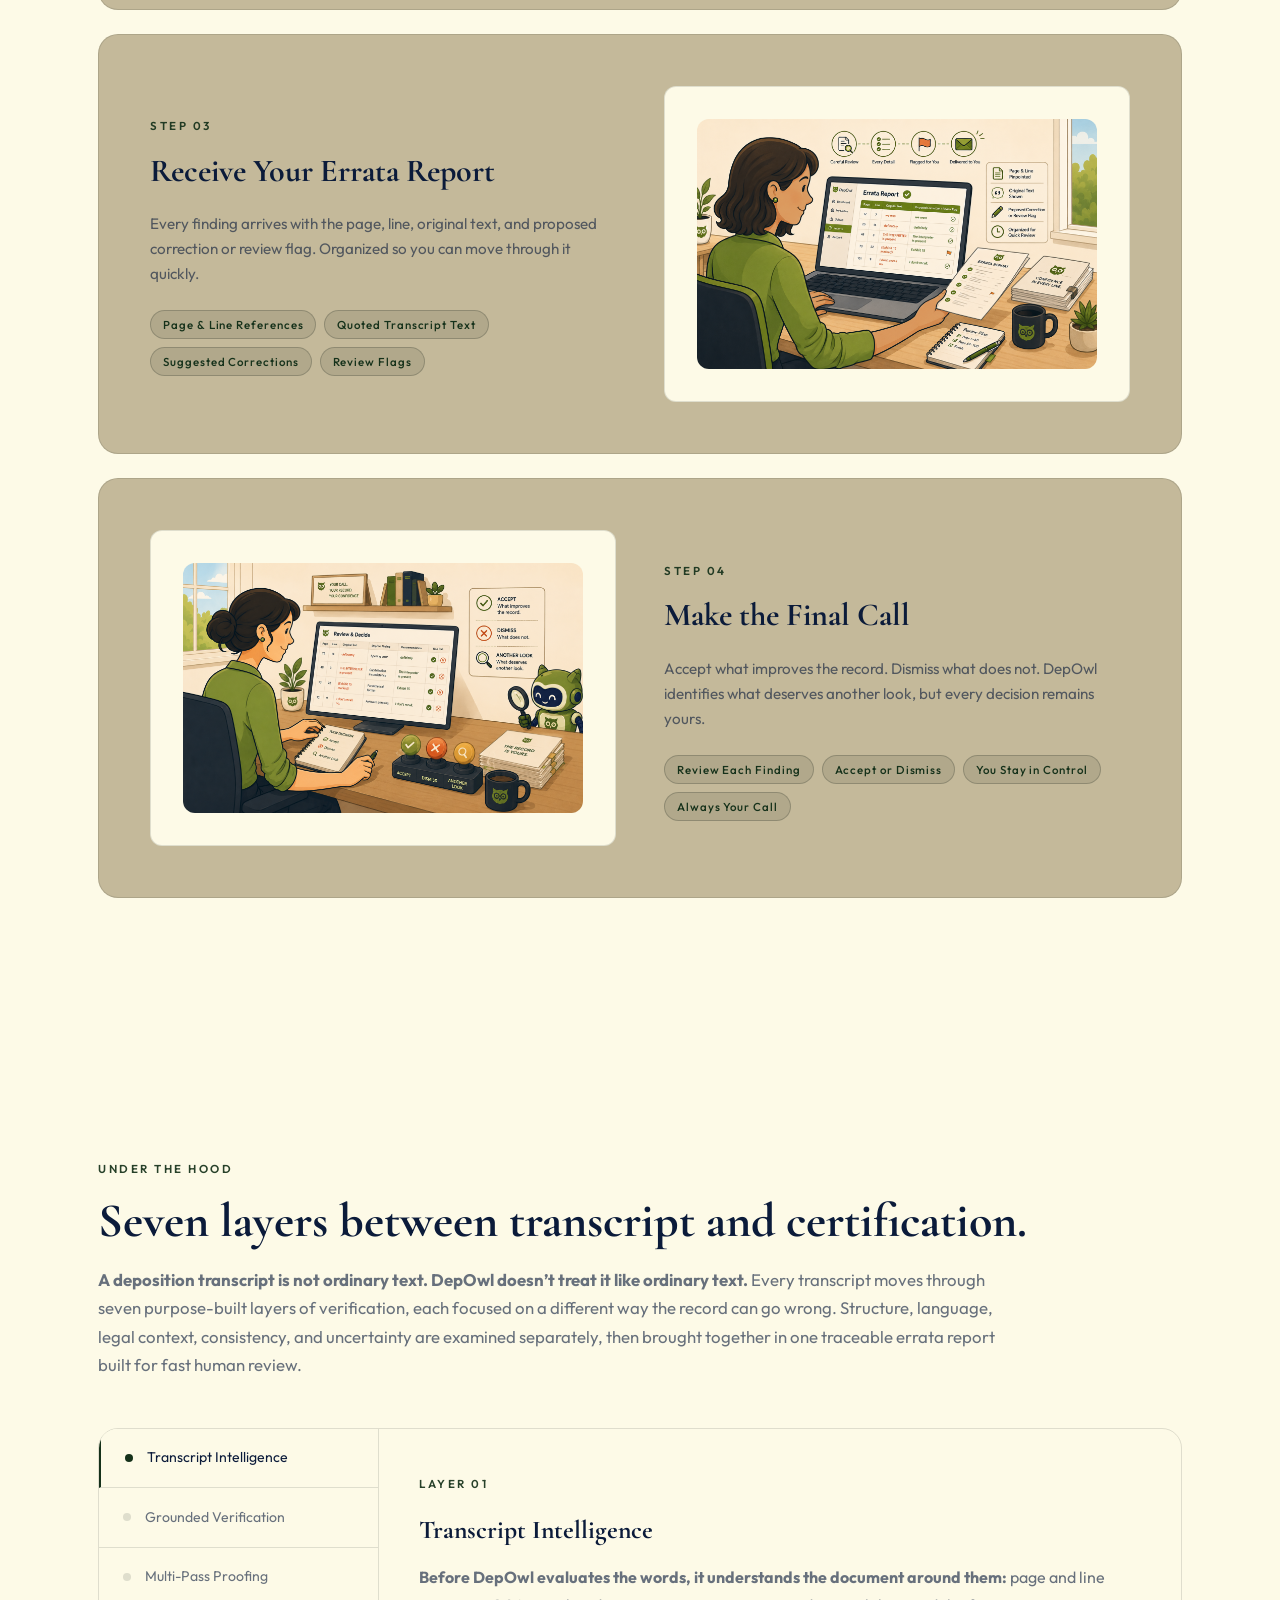
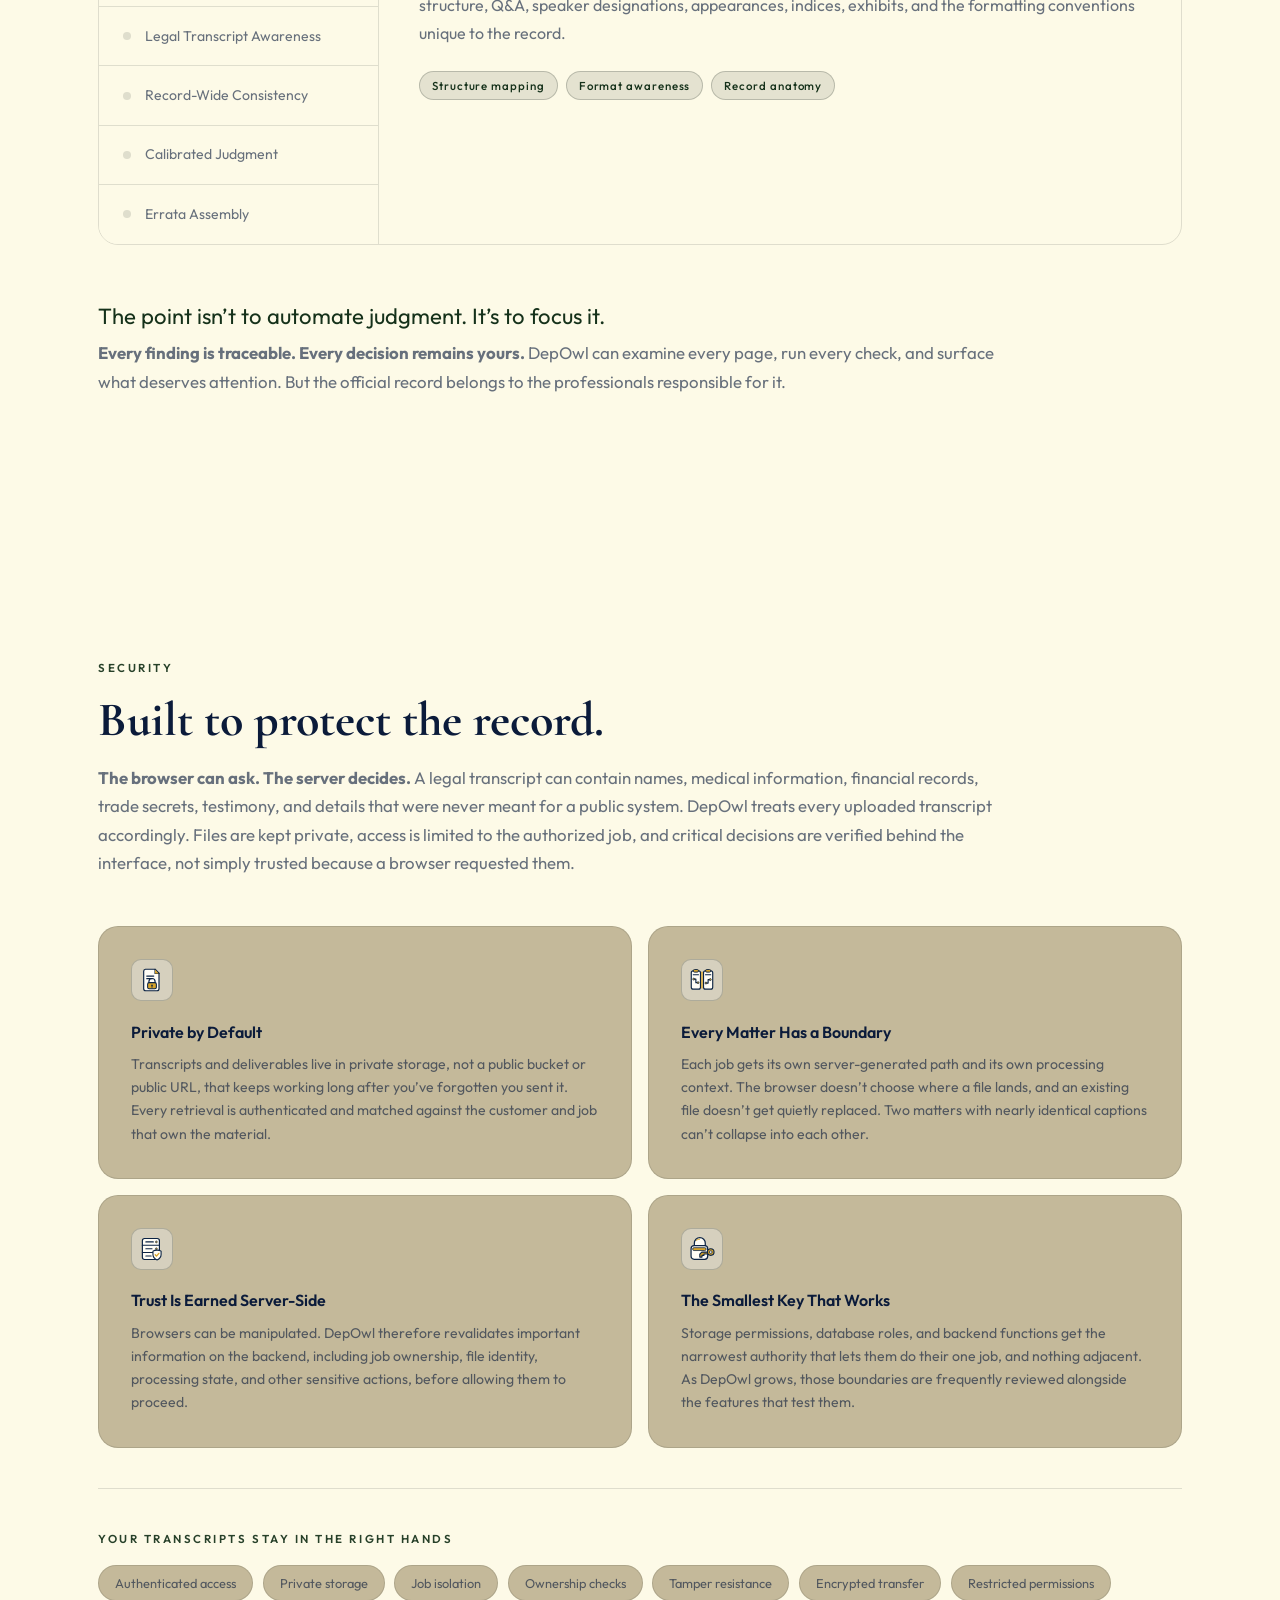
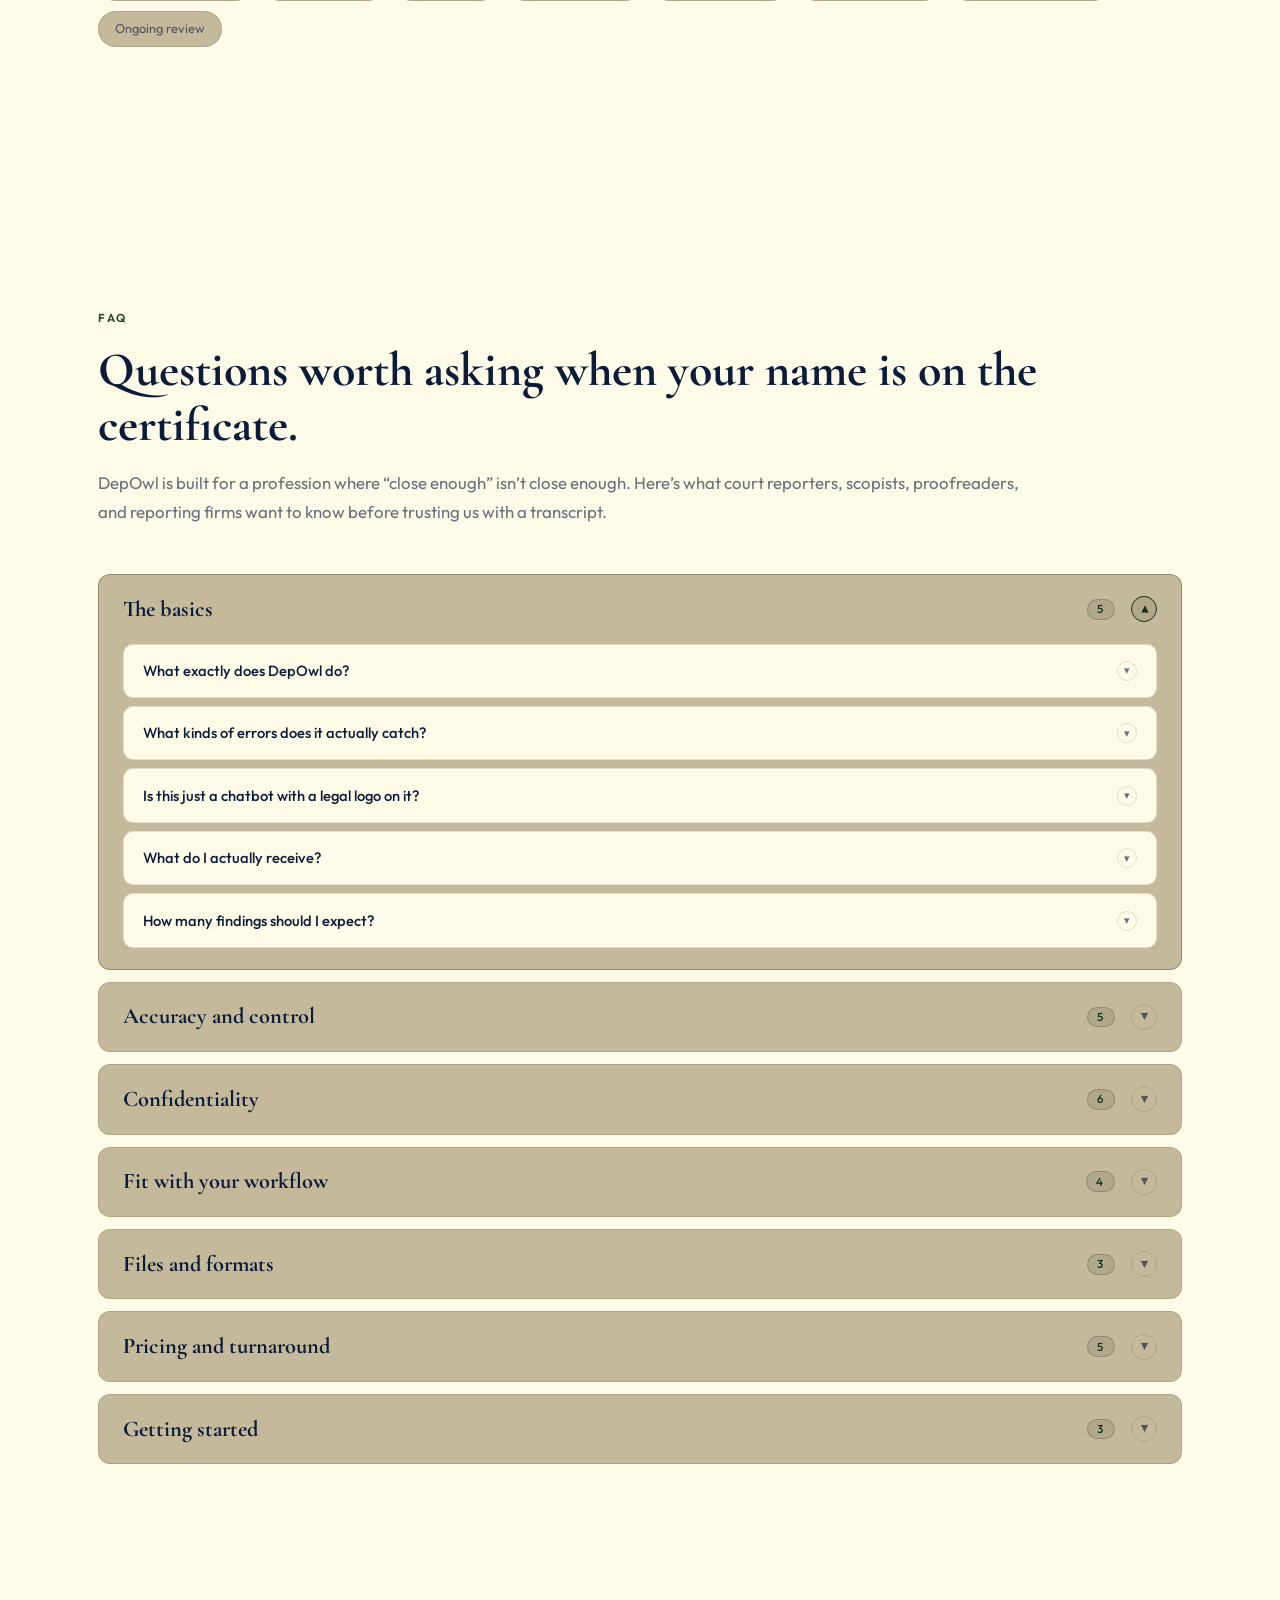
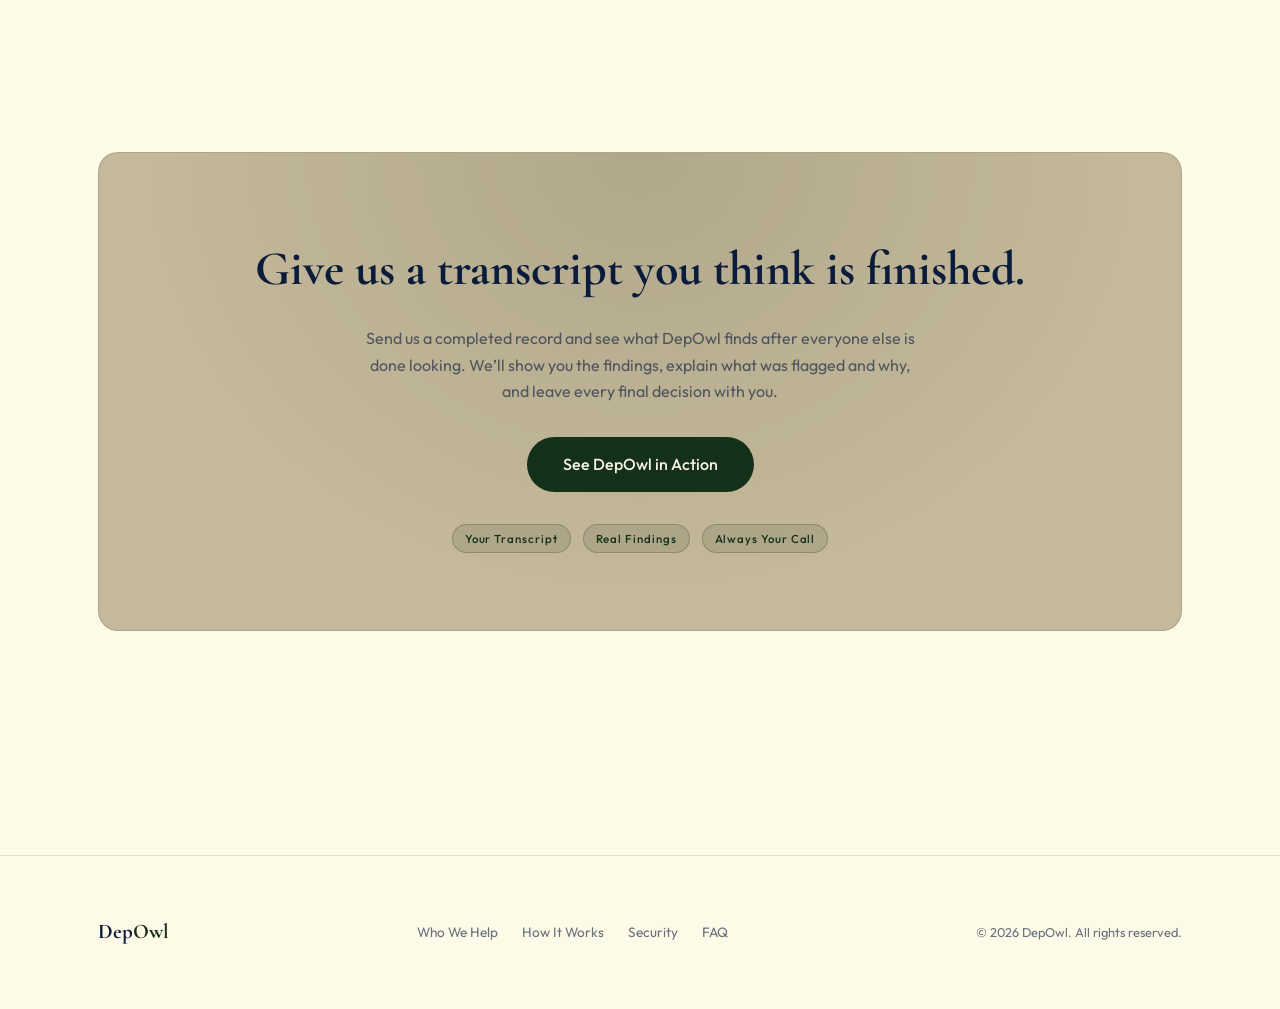
==== commit 7cec3cb4: "Normalize curly apostrophes in FAQ and security copy. Replace straight ASCII apostrophes with typogr" ====
--- a/index.html
+++ b/index.html
@@ -293,7 +293,7 @@
           <div class="agent-detail">
             <span class="section-label">Layer 03</span>
             <h3>Multi-Pass Proofing</h3>
-            <p><b>Different mistakes hide in different ways.</b> DepOwl uses specialized passes to surface grammar errors, dropped or repeated wording, malformed sentences, and real-word substitution errors (RWSE) that ordinary spellcheck can't pick up.</p>
+            <p><b>Different mistakes hide in different ways.</b> DepOwl uses specialized passes to surface grammar errors, dropped or repeated wording, malformed sentences, and real-word substitution errors (RWSE) that ordinary spellcheck can’t pick up.</p>
             <div style="display:flex;flex-wrap:wrap;gap:.5rem;">
               <span class="tag">Multiple detection passes</span>
               <span class="tag">RWSE detection</span>
@@ -367,12 +367,12 @@
         <div class="security-card fade-in">
           <img class="card-icon" src="assets/icons/security/private-by-default.svg" alt="Private by Default">
           <h4>Private by Default</h4>
-          <p>Transcripts and deliverables live in private storage, not a public bucket or public URL, that keeps working long after you've forgotten you sent it. Every retrieval is authenticated and matched against the customer and job that own the material.</p>
+          <p>Transcripts and deliverables live in private storage, not a public bucket or public URL, that keeps working long after you’ve forgotten you sent it. Every retrieval is authenticated and matched against the customer and job that own the material.</p>
         </div>
         <div class="security-card fade-in">
           <img class="card-icon" src="assets/icons/security/every-matter-has-a-boundary.svg" alt="Every Matter Has a Boundary">
           <h4>Every Matter Has a Boundary</h4>
-          <p>Each job gets its own server-generated path and its own processing context. The browser doesn't choose where a file lands, and an existing file doesn't get quietly replaced. Two matters with nearly identical captions can't collapse into each other.</p>
+          <p>Each job gets its own server-generated path and its own processing context. The browser doesn’t choose where a file lands, and an existing file doesn’t get quietly replaced. Two matters with nearly identical captions can’t collapse into each other.</p>
         </div>
         <div class="security-card fade-in">
           <img class="card-icon" src="assets/icons/security/trust-is-earned-server-side.svg" alt="Trust Is Earned Server-Side">
@@ -695,8 +695,8 @@
                 <div class="faq-a">
                   <div class="faq-a-inner">
                     <p>It doesn’t have to, and usually it doesn’t.</p>
-                    <p>It does mean your proofreader can process more work in the same amount of time or less, so turnaround times decrease while maintaining or improving quality. It also means that if your proofreader's available capacity is filled or they're on vacation, you can still use DepOwl to get your work done and meet deadlines without having to spend the time and energy finding a temporary replacement.</p>
-                    <p>A few reporters have mentioned they replaced their proofreader with DepOwl because it was easier to schedule and more consistently reliable. Some proofreaders have increased their capacity by using DepOwl to process work they would otherwise have to turn away. Some scopists have begun offering proofreading services as a value-add to their scoping work by using DepOwl after they've completed their editing.</p>
+                    <p>It does mean your proofreader can process more work in the same amount of time or less, so turnaround times decrease while maintaining or improving quality. It also means that if your proofreader’s available capacity is filled or they’re on vacation, you can still use DepOwl to get your work done and meet deadlines without having to spend the time and energy finding a temporary replacement.</p>
+                    <p>A few reporters have mentioned they replaced their proofreader with DepOwl because it was easier to schedule and more consistently reliable. Some proofreaders have increased their capacity by using DepOwl to process work they would otherwise have to turn away. Some scopists have begun offering proofreading services as a value-add to their scoping work by using DepOwl after they’ve completed their editing.</p>
                     <p>Some reporters run DepOwl as an additional pass after their scopist or proofreader. Others use it to reduce the amount of routine checking they send out. Firms use it as a consistent final quality-control layer across reporters with very different workflows.</p>
                     <p>DepOwl fits into the workflow you already trust instead of asking you to rebuild it around us.</p>
                   </div>
@@ -737,7 +737,7 @@
                 </button>
                 <div class="faq-a">
                   <div class="faq-a-inner">
-                    <p>Right now, submission is based on the account holder's email address. A proofreader can submit a job from their account. In our upcoming next phase, we'll be offering a dedicated account that allows the owner to invite delegate proofreaders and scopists. The delegates would create their own user profile and will then be given limited access to the owner's account at the reporter's request. </p>
+                    <p>Right now, submission is based on the account holder’s email address. A proofreader can submit a job from their account. In our upcoming next phase, we’ll be offering a dedicated account that allows the owner to invite delegate proofreaders and scopists. The delegates would create their own user profile and will then be given limited access to the owner’s account at the reporter’s request. </p>
                   </div>
                 </div>
               </div>
@@ -764,7 +764,7 @@
                 <div class="faq-a">
                   <div class="faq-a-inner">
                     <p>A normal, text-based transcript PDF.</p>
-                    <p>DepOwl checks the file before processing to make sure it can be read reliably. DepOwl can handle scanned, image-based, or unusually encoded PDFs, but it may increase processing time. It's rare, but if that happens, we reach out to you directly to let you know the timeline or find a way to work around it.</p>
+                    <p>DepOwl checks the file before processing to make sure it can be read reliably. DepOwl can handle scanned, image-based, or unusually encoded PDFs, but it may increase processing time. It’s rare, but if that happens, we reach out to you directly to let you know the timeline or find a way to work around it.</p>
                     <p>Generally speaking, it’s usually a simple process of uploading the same clean transcript PDF you’d ordinarily deliver or proof.</p>
                   </div>
                 </div>
@@ -821,7 +821,7 @@
                   <div class="faq-a-inner">
                     <p>By the page, with the rate set by the turnaround you choose, just like it works throughout our industry.</p>
                     <p>Cost per page scales with the urgency of the turnaround instead of forcing occasional users into a large subscription.</p>
-                    <p>A standard transcript is 48-hour turnaround; an expedite job is 24-hour turnaround, and a daily is overnight turnaround. For our pilot program, we're offering a reduced rate across the entire spectrum of turnarounds: $0.29 per page for standard, $0.49 per page for expedite, and $0.79 per page for daily.</p>
+                    <p>A standard transcript is 48-hour turnaround; an expedite job is 24-hour turnaround, and a daily is overnight turnaround. For our pilot program, we’re offering a reduced rate across the entire spectrum of turnarounds: $0.29 per page for standard, $0.49 per page for expedite, and $0.79 per page for daily.</p>
    
                   </div>
                 </div>
@@ -863,7 +863,7 @@
                 <div class="faq-a">
                   <div class="faq-a-inner">
                     <p>Then you have independent confirmation that a clean transcript survived another pass.</p>
-                    <p>With that said, it's never happened yet. It's highly likely DepOwl will find something to review. If you submit the first job we've ever processed that comes back with no findings, we'll refund the entire job and waive the fee.</p>
+                    <p>With that said, it’s never happened yet. It’s highly likely DepOwl will find something to review. If you submit the first job we’ve ever processed that comes back with no findings, we’ll refund the entire job and waive the fee.</p>
                   </div>
                 </div>
               </div>
@@ -902,9 +902,9 @@
                 </button>
                 <div class="faq-a">
                   <div class="faq-a-inner">
-                    <p>Our domain expert and founder is a scopist and proofreader with almost 20 years working with transcripts across depositions, trials, arbitrations, hearings and examinations on the record. He's also been a product designer and developer for nearly 30 years, and has been building solutions for litigation professionals for the past 10 years. He still personally reads transcripts at least a few times per week as a method of quality control.</p>
-                    <p>We're not a tech company that just discovered legal as a market segment. Our founder has been in the trenches with reporters working on big-money cases, staying up late into the night to meet daily deadlines in trials that span weeks, and reading oft-emotional testimony that reminds us of how important this work can be.</p>
-                    <p>He has personally read and edited thousands of transcripts, and has seen the same mistakes over and over again. He's read and edited highly technical expert testimony, infrastructure construction defects, wrongful death, FINRA exams, intellectual property, and lots of the hardest types of testimony you can imagine. He knows the failures and the successes, and has a deep understanding of the nuances of the work.</p>
+                    <p>Our domain expert and founder is a scopist and proofreader with almost 20 years working with transcripts across depositions, trials, arbitrations, hearings and examinations on the record. He’s also been a product designer and developer for nearly 30 years, and has been building solutions for litigation professionals for the past 10 years. He still personally reads transcripts at least a few times per week as a method of quality control.</p>
+                    <p>We’re not a tech company that just discovered legal as a market segment. Our founder has been in the trenches with reporters working on big-money cases, staying up late into the night to meet daily deadlines in trials that span weeks, and reading oft-emotional testimony that reminds us of how important this work can be.</p>
+                    <p>He has personally read and edited thousands of transcripts, and has seen the same mistakes over and over again. He’s read and edited highly technical expert testimony, infrastructure construction defects, wrongful death, FINRA exams, intellectual property, and lots of the hardest types of testimony you can imagine. He knows the failures and the successes, and has a deep understanding of the nuances of the work.</p>
                     <p>The failure modes DepOwl looks for are the ones that actually show up in this work. The protocol he developed through years of painstaking transcript work is the same one that DepOwl uses to find the mistakes that matter. Our founder created a proprietary ontology of transcription errors that cannot be found anywhere else.</p>
                     <p>It’s why DepOwl flags instead of overwriting. Anyone who has done this work knows how often the strange-looking line is the correct one. DepOwl helps you find the ones that matter.</p>
                   </div>
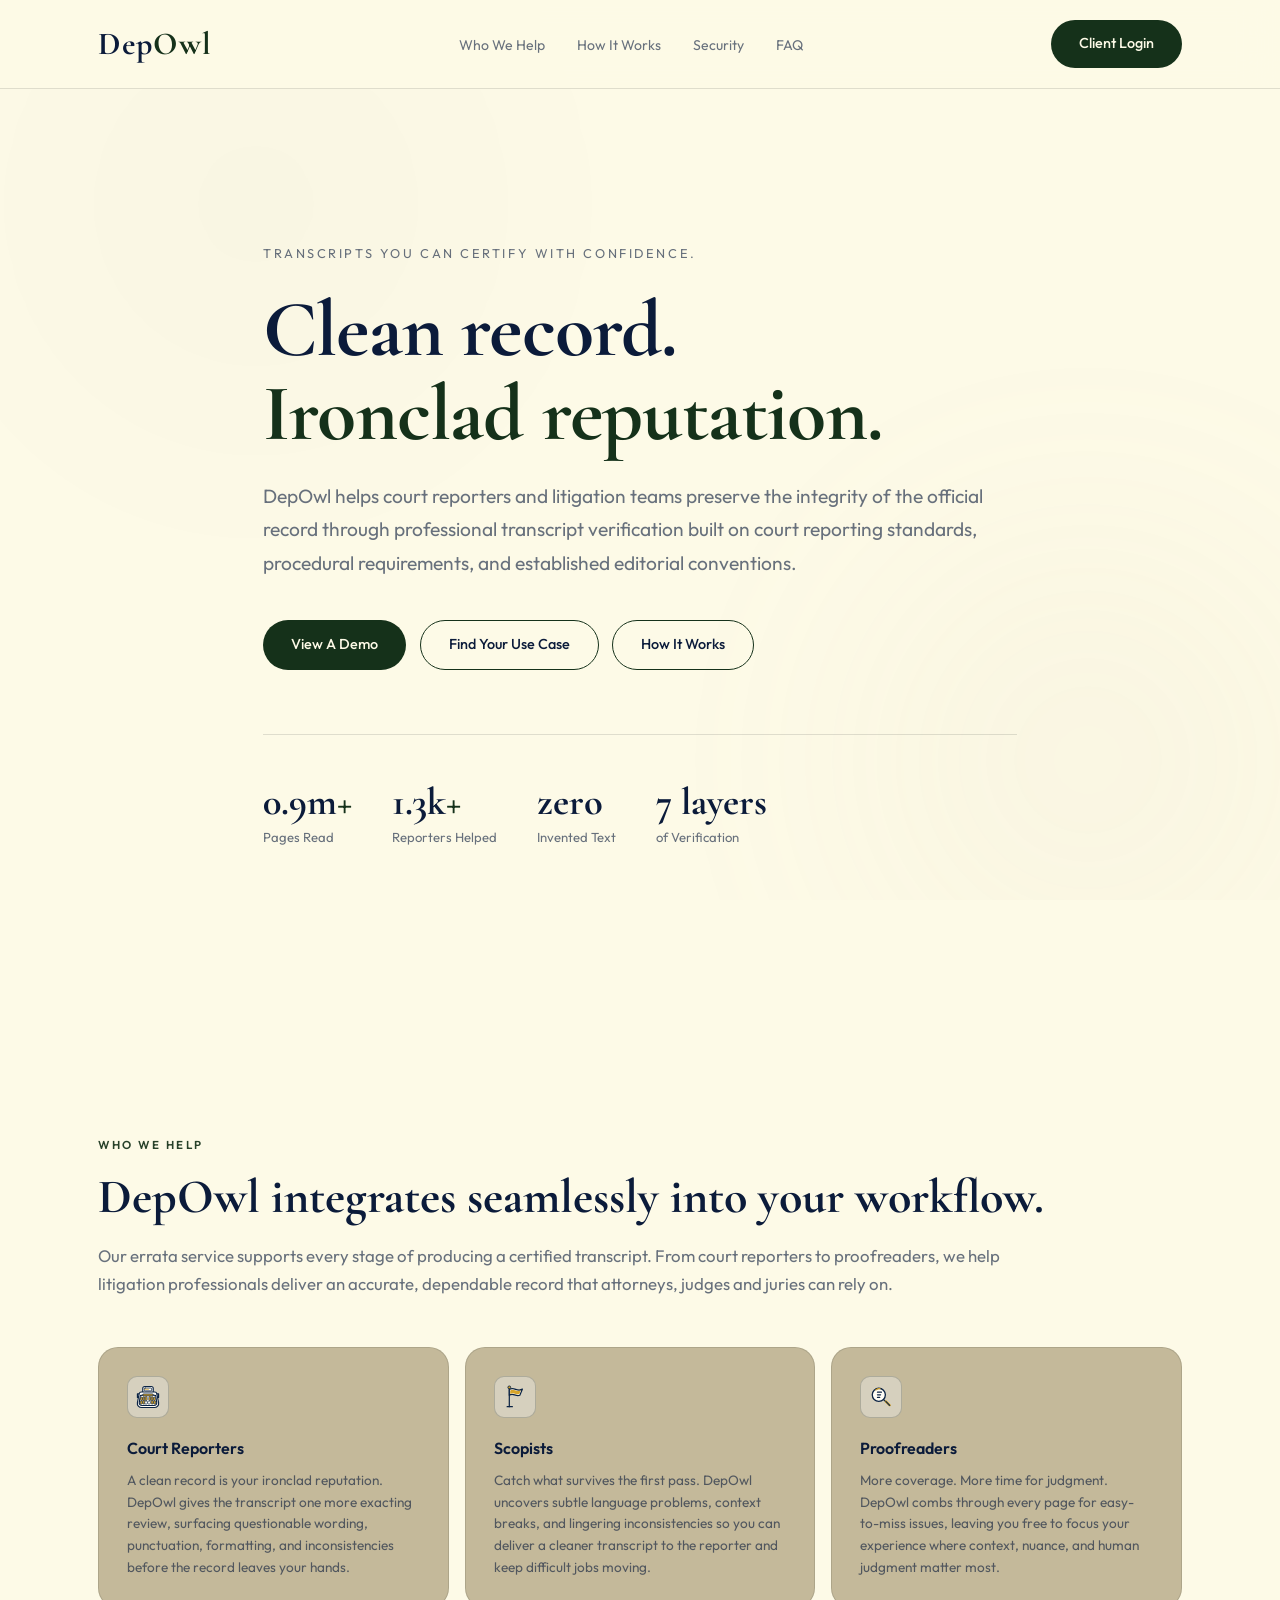
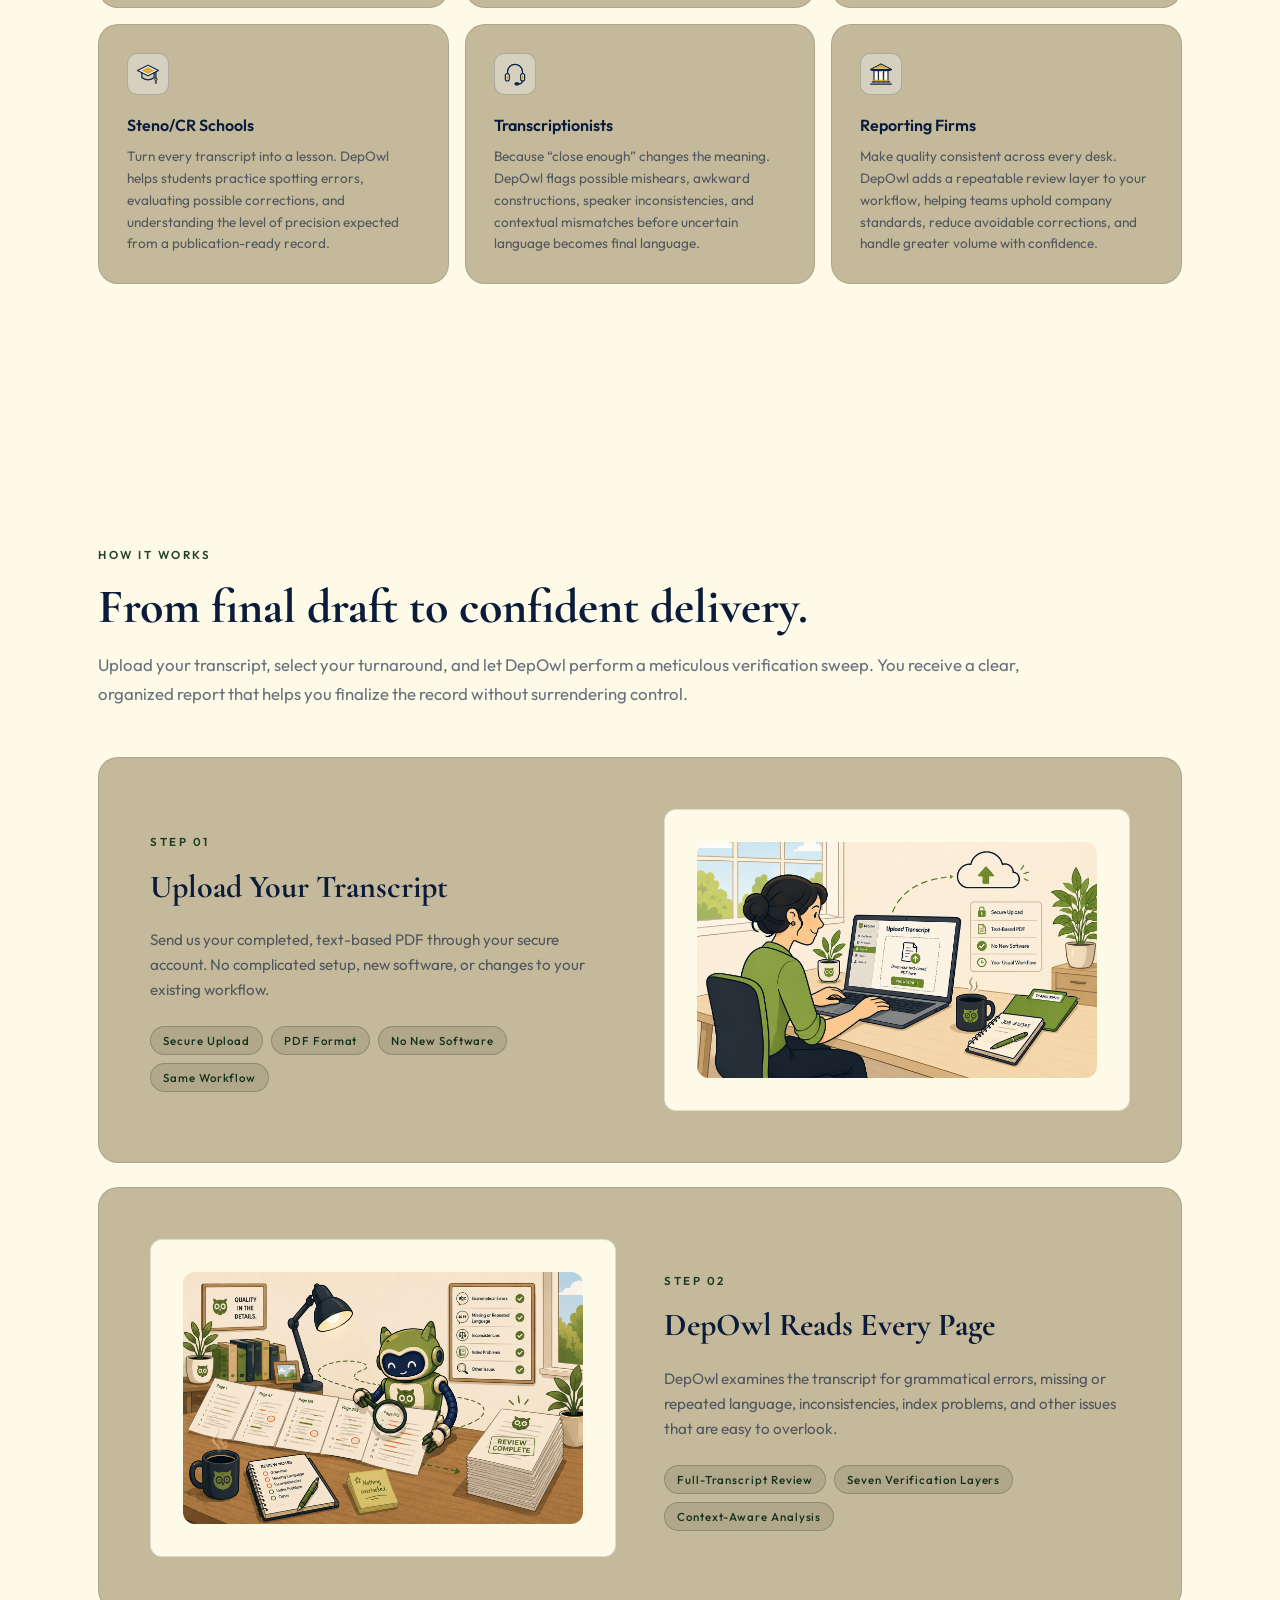
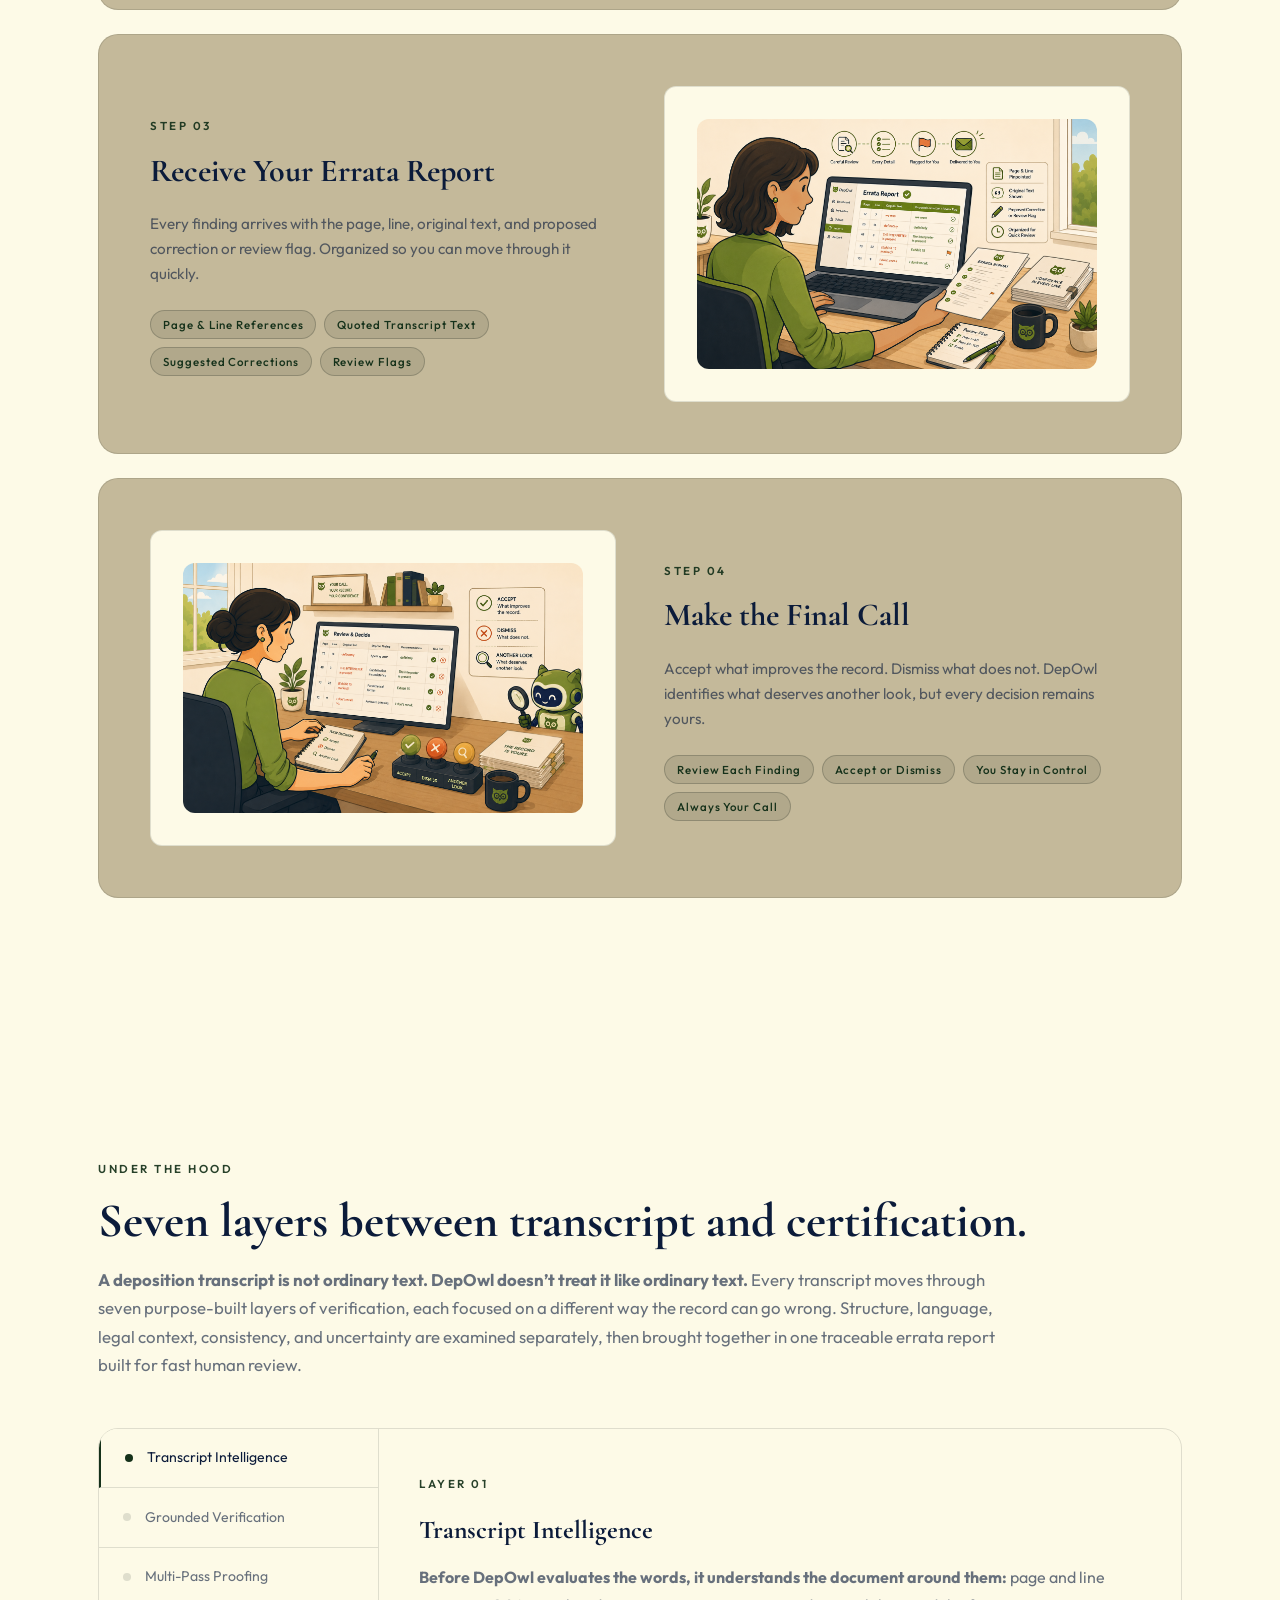
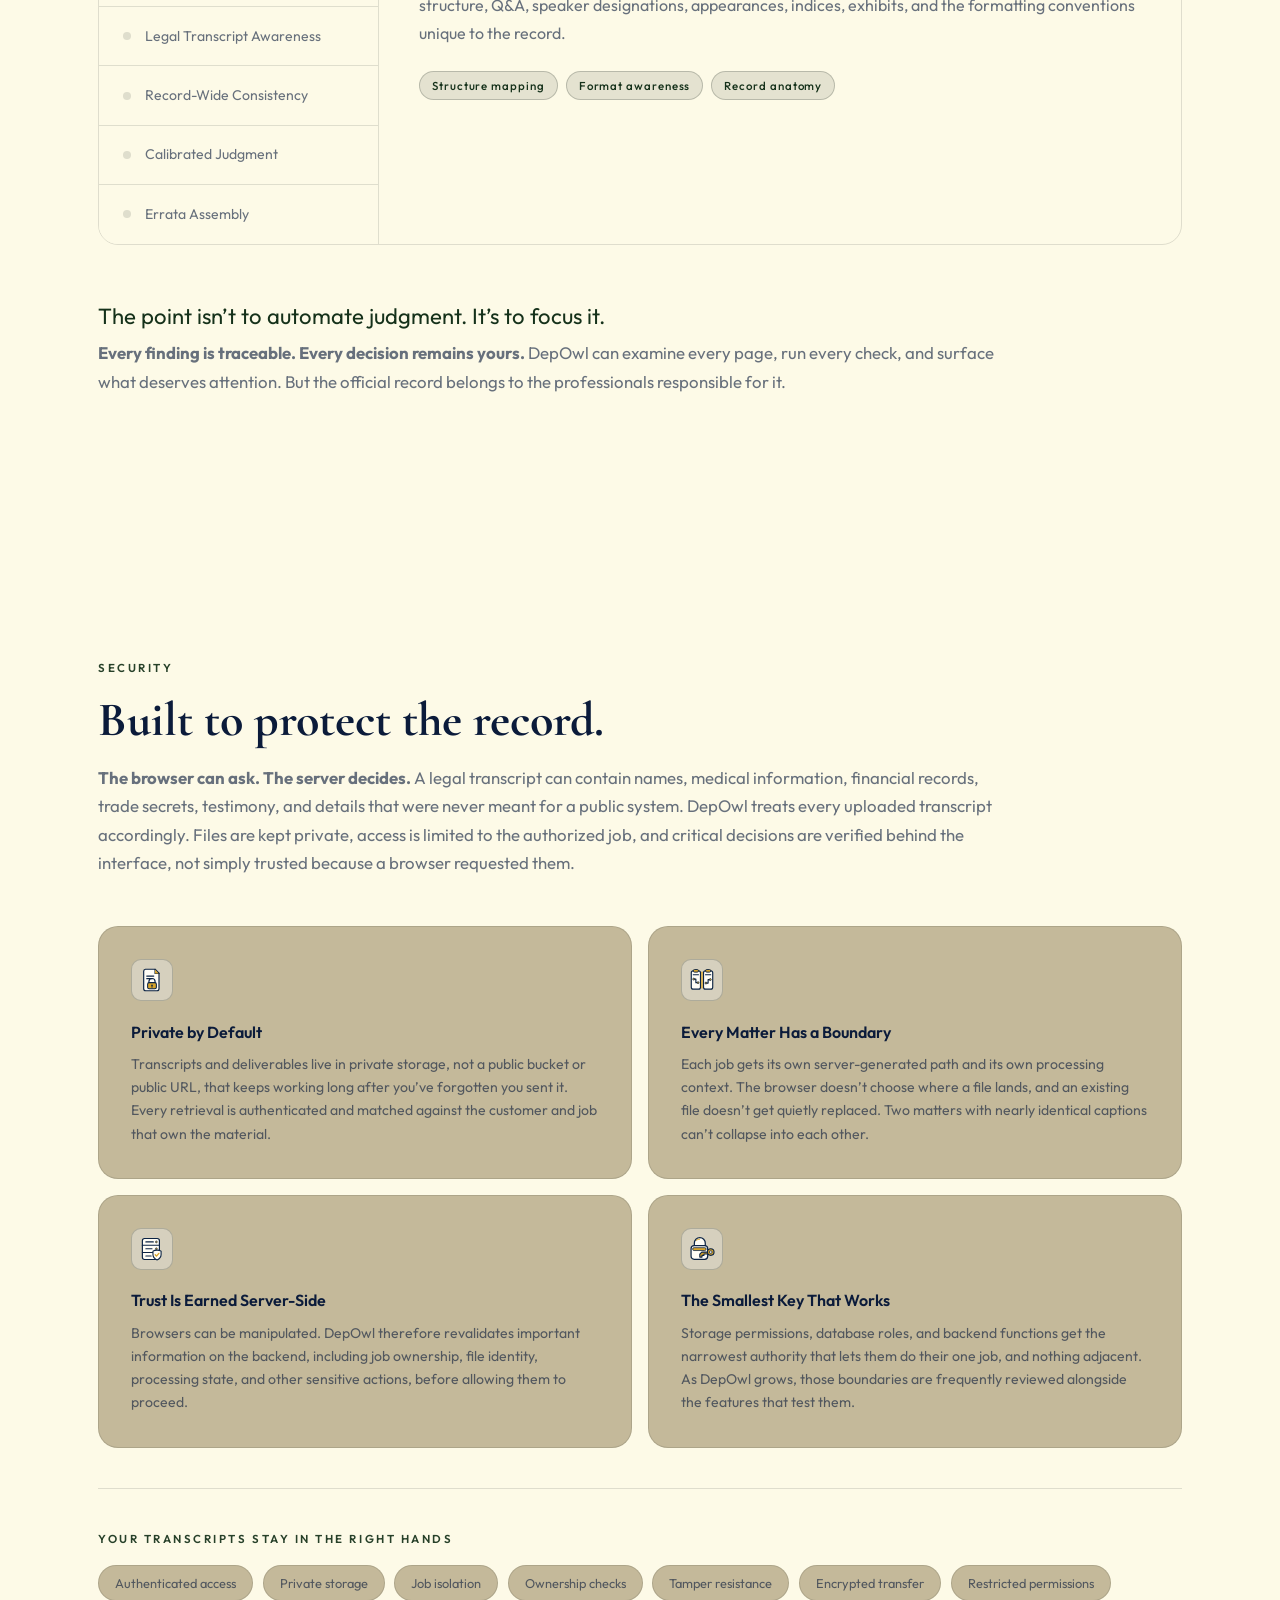
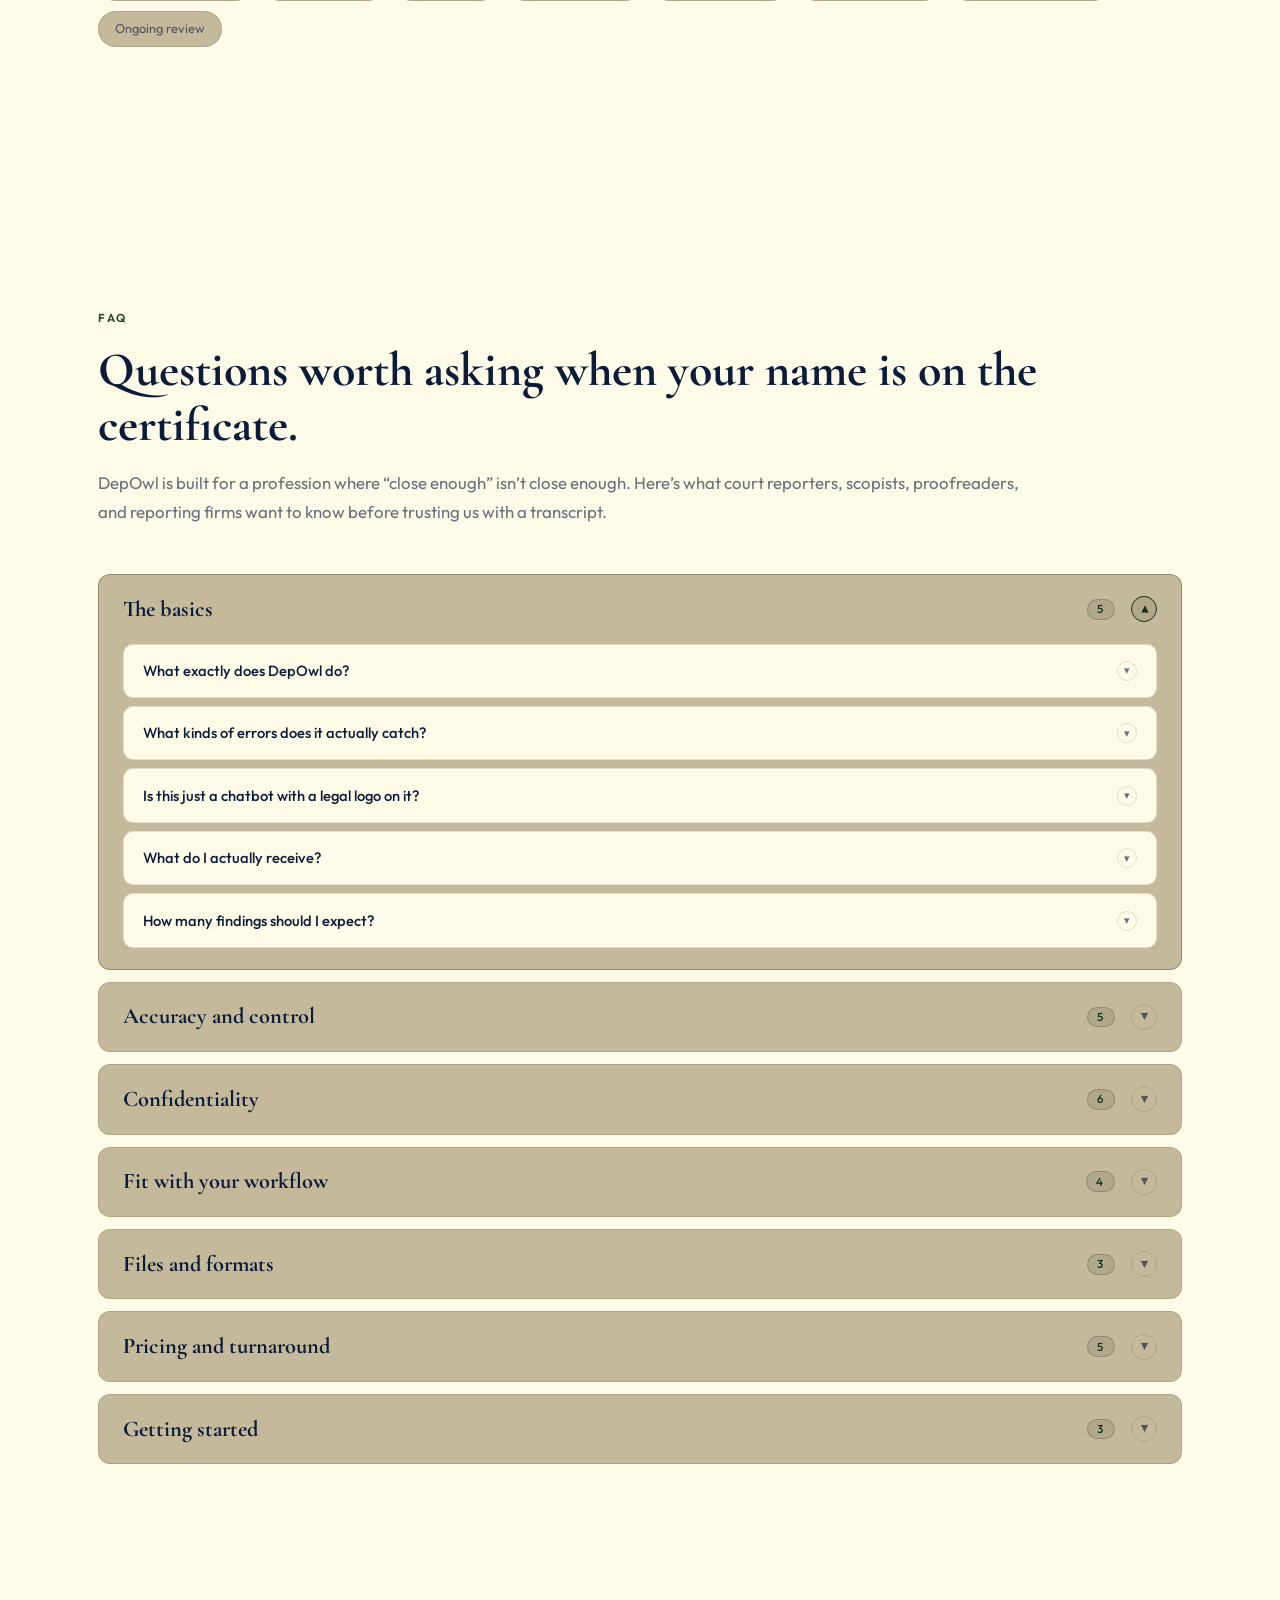
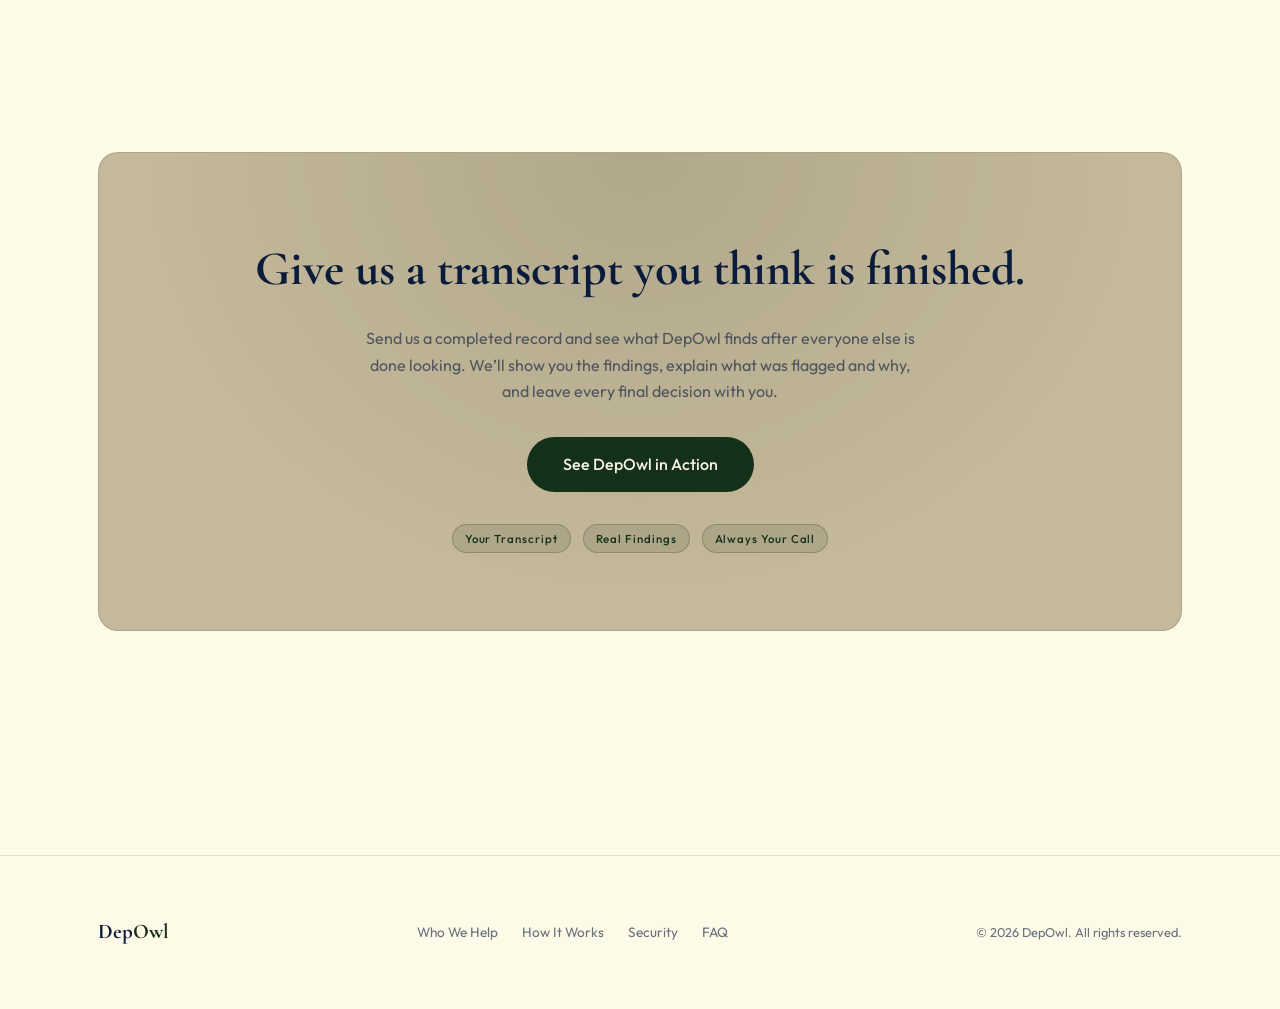
==== commit 85765d7c: "Add demo request modal wired to Supabase submitDemoRequest. Turnstile-protected form on all demo CTA" ====
--- a/index.html
+++ b/index.html
@@ -36,7 +36,7 @@
       <a href="#platform">How It Works</a>
       <a href="#security">Security</a>
       <a href="#faq">FAQ</a>
-      <a href="#contact" class="btn btn-primary">Book a Demo</a>
+      <a href="#contact" class="btn btn-primary demo-open">Book a Demo</a>
     </div>
   </header>
 
@@ -57,7 +57,7 @@
         conventions. 
       </p>
       <div class="hero-cta">
-        <a href="#contact" class="btn btn-primary">View A Demo</a>
+        <a href="#contact" class="btn btn-primary demo-open">View A Demo</a>
         <a href="#use-cases" class="btn btn-ghost">Find Your Use Case</a>
         <a href="#platform" class="btn btn-ghost">How It Works</a>
       </div>
@@ -73,7 +73,7 @@
         </div>
         <div class="stat-item">
           <div class="stat-number">zero</div>
-          <div class="stat-label">Fabrications</div>
+          <div class="stat-label">Invented Text</div>
         </div>
         <div class="stat-item">
           <div class="stat-number">7 layers</div>
@@ -934,7 +934,7 @@
                   <div class="faq-a-inner">
                     <p>Upload a transcript, choose your turnaround, and get your report back.</p>
                     <p>No contract, no onboarding call, no software to install, no big changes to your usual workflow.</p>
-                    <p><a href="#contact" class="btn btn-primary">Get Started</a></p>
+                    <p><a href="#contact" class="btn btn-primary demo-open">Get Started</a></p>
                   </div>
                 </div>
               </div>
@@ -964,7 +964,7 @@
         <p>
           Send us a completed record and see what DepOwl finds after everyone else is done looking. We’ll show you the findings, explain what was flagged and why, and leave every final decision with you.
         </p>
-        <a href="#" class="btn btn-primary" style="font-size:1rem;padding:.9rem 2.25rem;">
+        <a href="#contact" class="btn btn-primary demo-open" style="font-size:1rem;padding:.9rem 2.25rem;">
           See DepOwl in Action
         </a>
         <div class="cta-features">
@@ -996,6 +996,87 @@
     </div>
   </footer>
 
+  </footer>
+
+  <!-- Demo request modal -->
+  <div class="demo-modal" id="demo-modal" hidden aria-hidden="true">
+    <div class="demo-modal__backdrop" data-demo-close></div>
+    <div
+      class="demo-modal__dialog"
+      role="dialog"
+      aria-modal="true"
+      aria-labelledby="demo-modal-title"
+    >
+      <button type="button" class="demo-modal__close" data-demo-close aria-label="Close">
+        &times;
+      </button>
+      <h2 id="demo-modal-title" class="demo-modal__title">Request a DepOwl demo</h2>
+      <p class="demo-modal__lead">
+        Tell us who you are and we will follow up to arrange a walkthrough on a real transcript.
+      </p>
+
+      <form id="demo-form" class="demo-form" novalidate>
+        <div class="demo-form__row">
+          <label class="demo-form__field">
+            <span>First name</span>
+            <input type="text" name="first_name" required autocomplete="given-name" />
+          </label>
+          <label class="demo-form__field">
+            <span>Last name</span>
+            <input type="text" name="last_name" required autocomplete="family-name" />
+          </label>
+        </div>
+        <label class="demo-form__field">
+          <span>Work email</span>
+          <input type="email" name="email" required autocomplete="email" />
+        </label>
+        <label class="demo-form__field">
+          <span>Organization</span>
+          <input type="text" name="organization" required autocomplete="organization" />
+        </label>
+        <label class="demo-form__field">
+          <span>Your role</span>
+          <select name="litigation_role" required>
+            <option value="">Select one…</option>
+            <option value="court_reporter">Court reporter</option>
+            <option value="scopist">Scopist</option>
+            <option value="proofreader">Proofreader</option>
+            <option value="reporting_firm">Reporting firm</option>
+            <option value="transcriptionist">Transcriptionist</option>
+            <option value="stenographer_school">Stenographer school</option>
+            <option value="other">Other</option>
+          </select>
+        </label>
+        <label class="demo-form__field">
+          <span>Message <em>(optional)</em></span>
+          <textarea name="message" rows="3" placeholder="Anything we should know before we reach out?"></textarea>
+        </label>
+
+        <!-- Honeypot -->
+        <label class="demo-form__hp" aria-hidden="true">
+          <span>Company website</span>
+          <input type="text" name="company_website" tabindex="-1" autocomplete="off" />
+        </label>
+
+        <div class="demo-form__turnstile" id="demo-turnstile"></div>
+
+        <p class="demo-form__status" id="demo-form-status" role="status" aria-live="polite"></p>
+
+        <button type="submit" class="btn btn-primary demo-form__submit" id="demo-form-submit">
+          Send request
+        </button>
+      </form>
+
+      <div class="demo-form__success" id="demo-form-success" hidden>
+        <h3>Request received</h3>
+        <p>Thank you. We will review your request and follow up at the email you provided.</p>
+        <button type="button" class="btn btn-primary" data-demo-close>Close</button>
+      </div>
+    </div>
+  </div>
+
+  <script src="https://challenges.cloudflare.com/turnstile/v0/api.js" async defer></script>
+  <script src="demo-config.js"></script>
   <script src="main.js"></script>
 </body>
 </html>
--- a/styles.css
+++ b/styles.css
@@ -830,6 +830,155 @@
 }
 
 /* ════════════════════════════════════════════════
+   DEMO REQUEST MODAL
+════════════════════════════════════════════════ */
+body.demo-modal-open { overflow: hidden; }
+
+.demo-modal[hidden] { display: none !important; }
+
+.demo-modal {
+  position: fixed;
+  inset: 0;
+  z-index: 200;
+  display: flex;
+  align-items: center;
+  justify-content: center;
+  padding: 1.25rem;
+}
+
+.demo-modal__backdrop {
+  position: absolute;
+  inset: 0;
+  background: rgba(11, 27, 58, .45);
+  backdrop-filter: blur(3px);
+}
+
+.demo-modal__dialog {
+  position: relative;
+  z-index: 1;
+  width: min(100%, 34rem);
+  max-height: min(92vh, 52rem);
+  overflow: auto;
+  background: var(--bg-card);
+  border: 1px solid var(--border);
+  border-radius: var(--radius-lg);
+  padding: clamp(1.5rem, 4vw, 2.25rem);
+  box-shadow: 0 24px 60px rgba(11, 27, 58, .18);
+}
+
+.demo-modal__close {
+  position: absolute;
+  top: .85rem;
+  right: .85rem;
+  border: 0;
+  background: transparent;
+  color: var(--text-2);
+  font-size: 1.75rem;
+  line-height: 1;
+  cursor: pointer;
+}
+
+.demo-modal__close:hover { color: var(--text-1); }
+
+.demo-modal__title {
+  font-family: var(--ff-display);
+  font-size: clamp(1.6rem, 3vw, 2rem);
+  margin-bottom: .5rem;
+}
+
+.demo-modal__lead {
+  color: var(--text-2);
+  font-size: .95rem;
+  margin-bottom: 1.25rem;
+}
+
+.demo-form__row {
+  display: grid;
+  grid-template-columns: 1fr 1fr;
+  gap: .85rem;
+}
+
+@media (max-width: 560px) {
+  .demo-form__row { grid-template-columns: 1fr; }
+}
+
+.demo-form__field {
+  display: flex;
+  flex-direction: column;
+  gap: .35rem;
+  margin-bottom: .85rem;
+  font-size: .85rem;
+  color: var(--text-2);
+}
+
+.demo-form__field span em {
+  font-style: normal;
+  opacity: .75;
+}
+
+.demo-form__field input,
+.demo-form__field select,
+.demo-form__field textarea {
+  width: 100%;
+  border: 1px solid var(--border);
+  border-radius: .55rem;
+  padding: .65rem .75rem;
+  font: inherit;
+  color: var(--text-1);
+  background: #fff;
+}
+
+.demo-form__field input:focus,
+.demo-form__field select:focus,
+.demo-form__field textarea:focus {
+  outline: 2px solid var(--accent-dim);
+  border-color: var(--accent);
+}
+
+.demo-form__hp {
+  position: absolute;
+  left: -9999px;
+  width: 1px;
+  height: 1px;
+  overflow: hidden;
+}
+
+.demo-form__turnstile {
+  min-height: 65px;
+  margin: .5rem 0 1rem;
+}
+
+.demo-form__status {
+  min-height: 1.25rem;
+  font-size: .85rem;
+  color: var(--text-2);
+  margin-bottom: .75rem;
+}
+
+.demo-form__status.is-error { color: #9b2c2c; }
+
+.demo-form__submit {
+  width: 100%;
+  justify-content: center;
+}
+
+.demo-form__submit:disabled {
+  opacity: .65;
+  cursor: not-allowed;
+}
+
+.demo-form__success h3 {
+  font-family: var(--ff-display);
+  font-size: 1.5rem;
+  margin-bottom: .75rem;
+}
+
+.demo-form__success p {
+  color: var(--text-2);
+  margin-bottom: 1.25rem;
+}
+
+/* ════════════════════════════════════════════════
    FOOTER
 ════════════════════════════════════════════════ */
 footer {
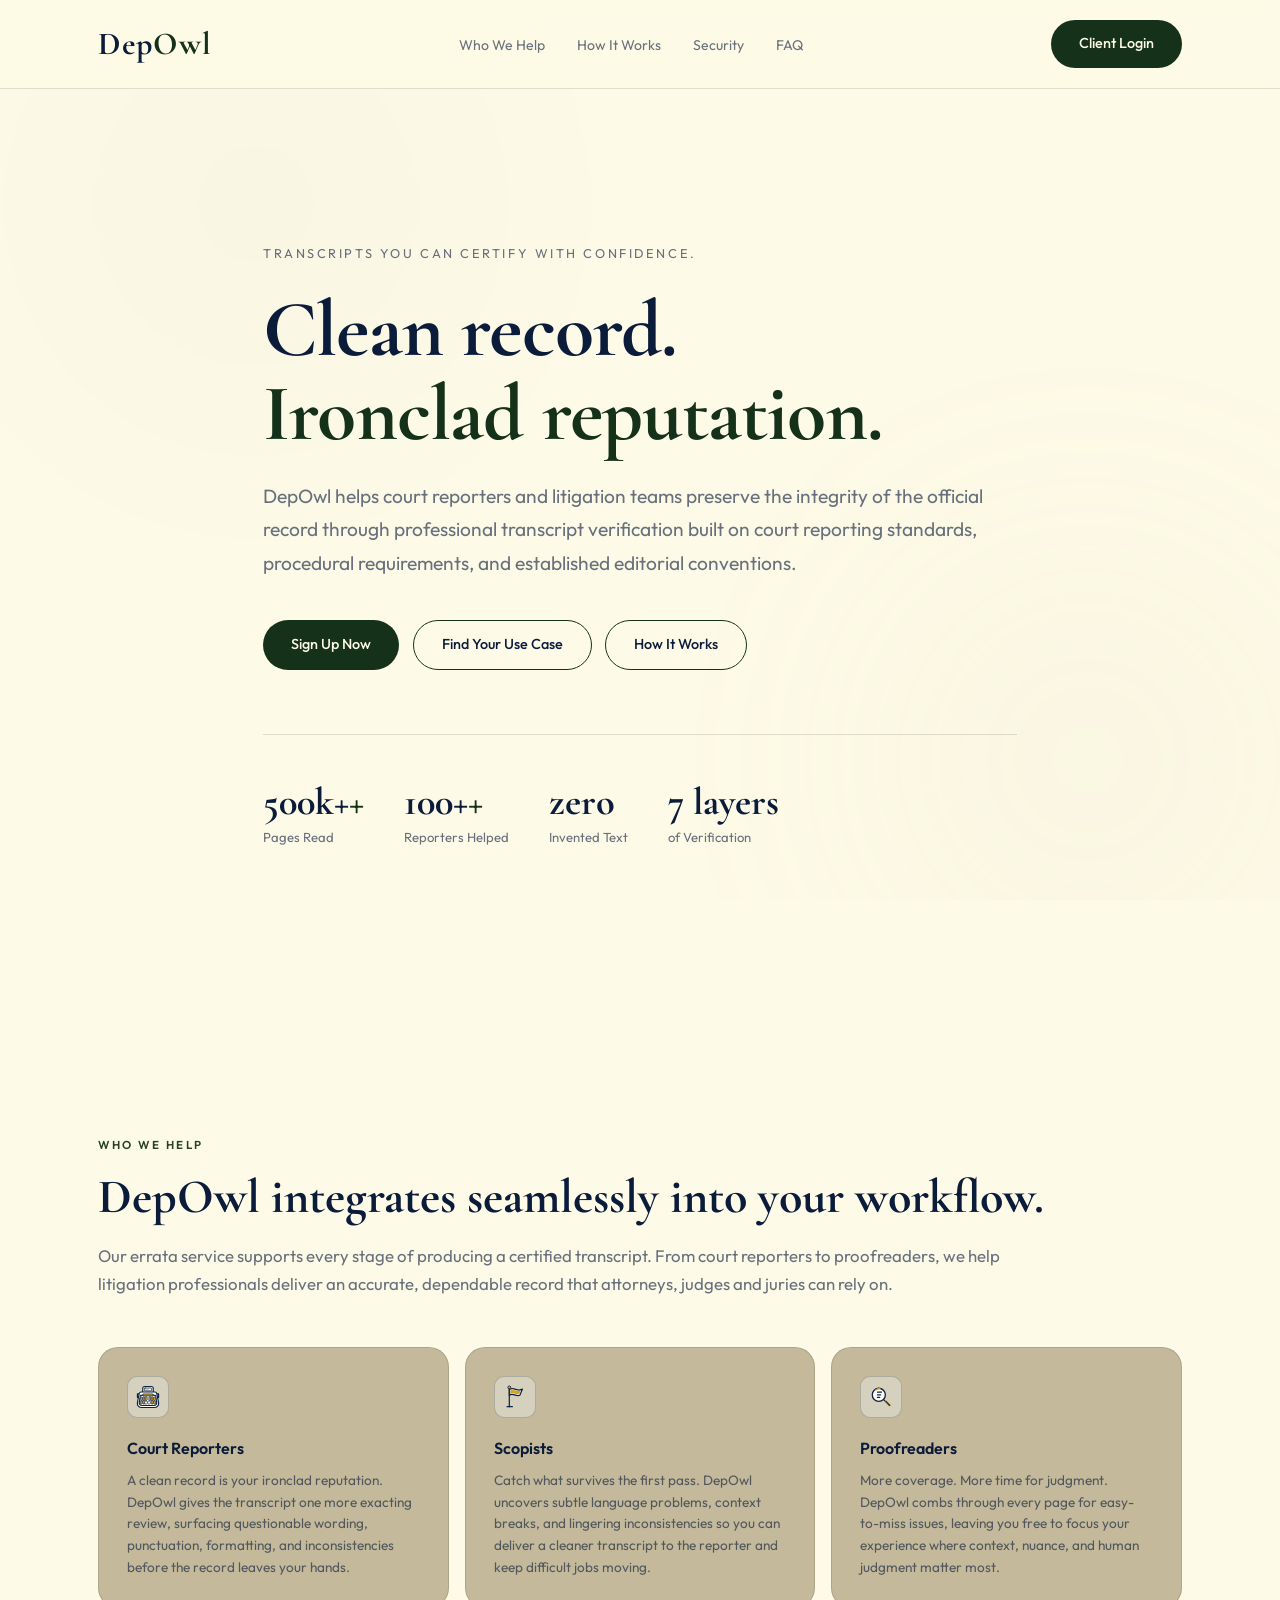
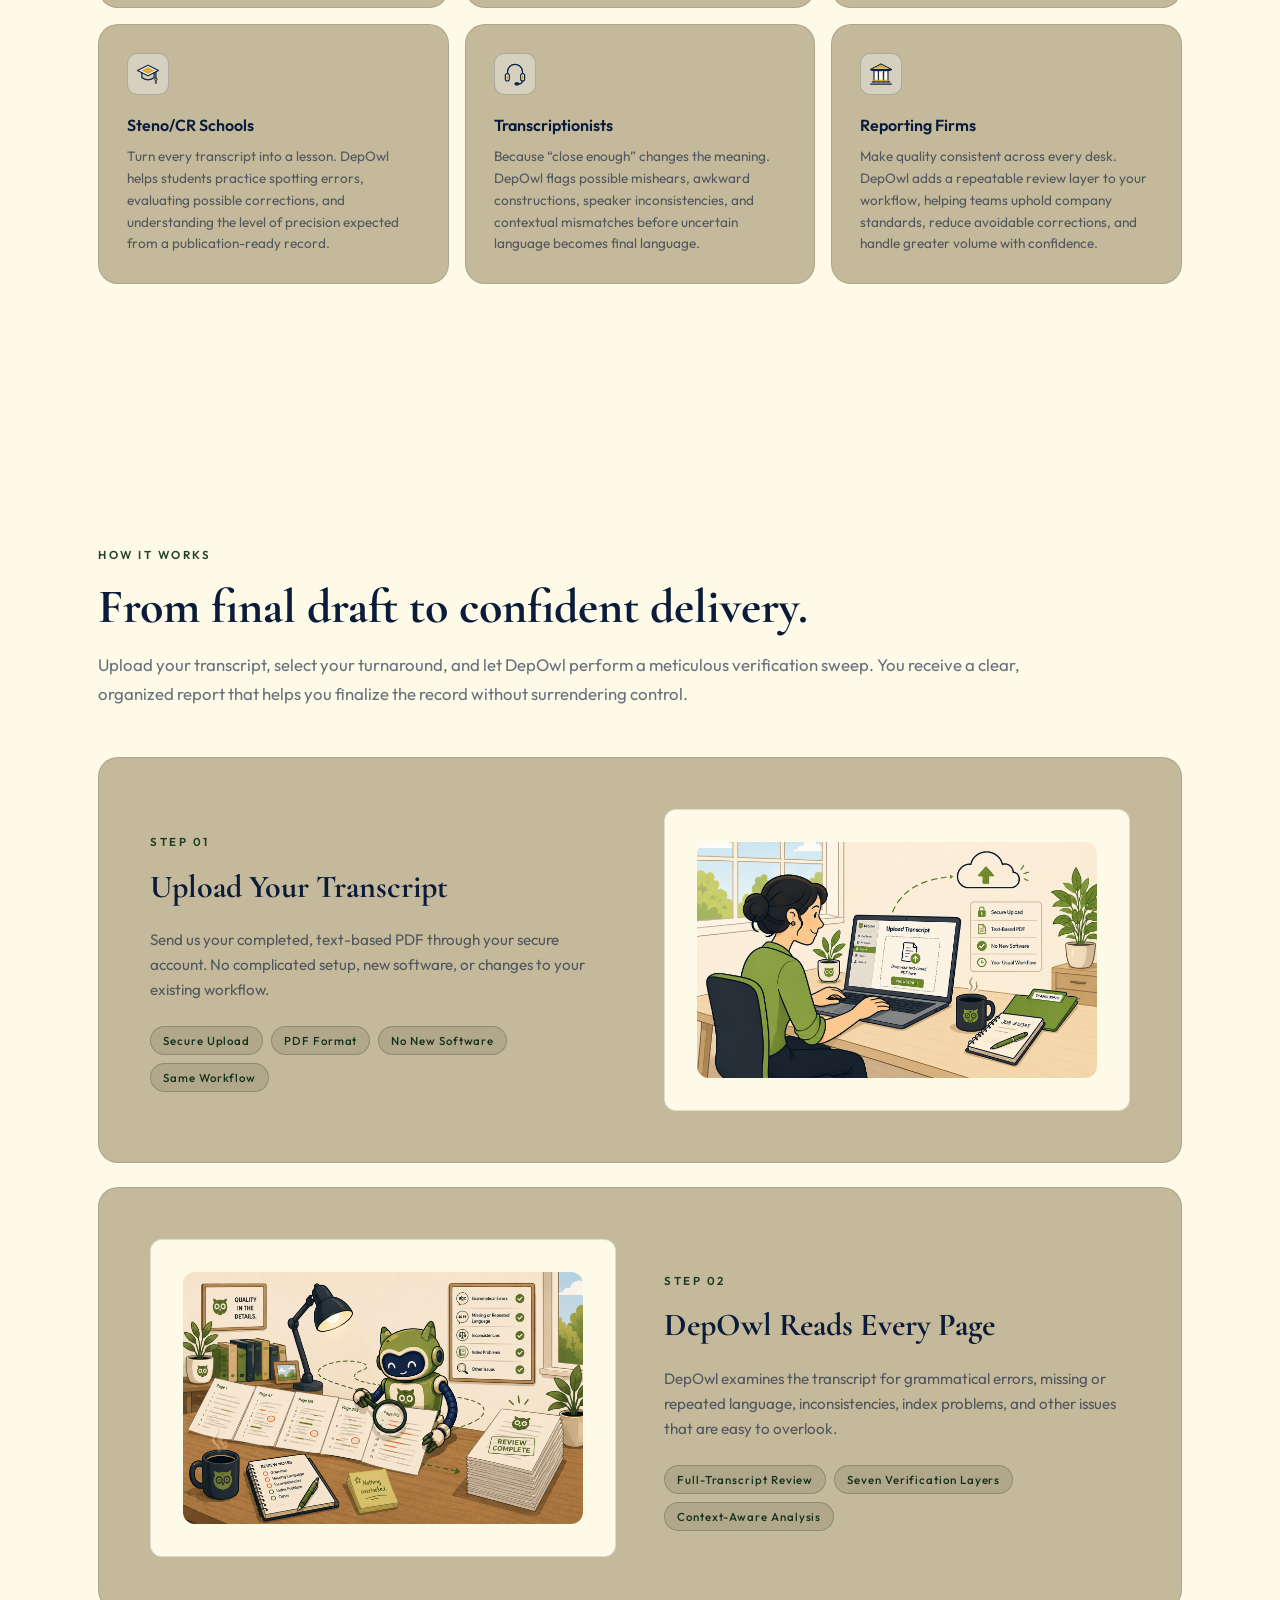
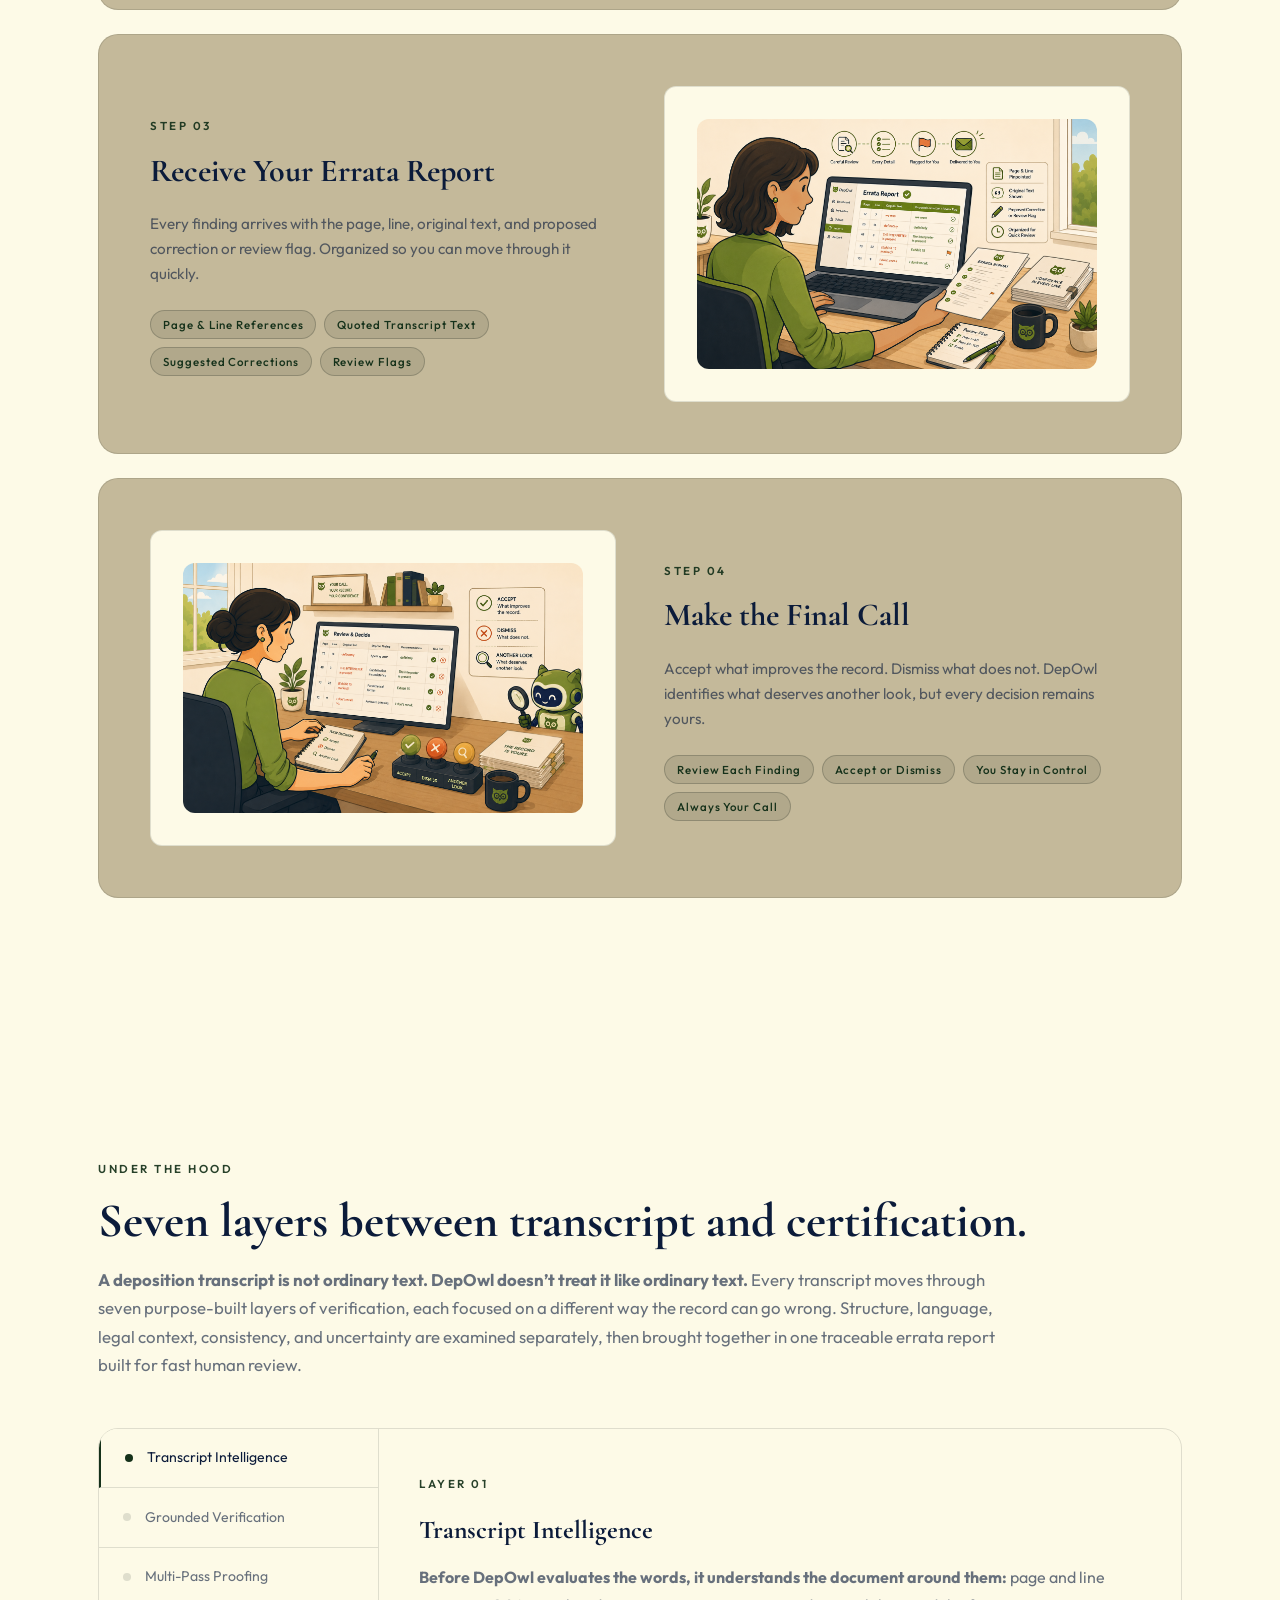
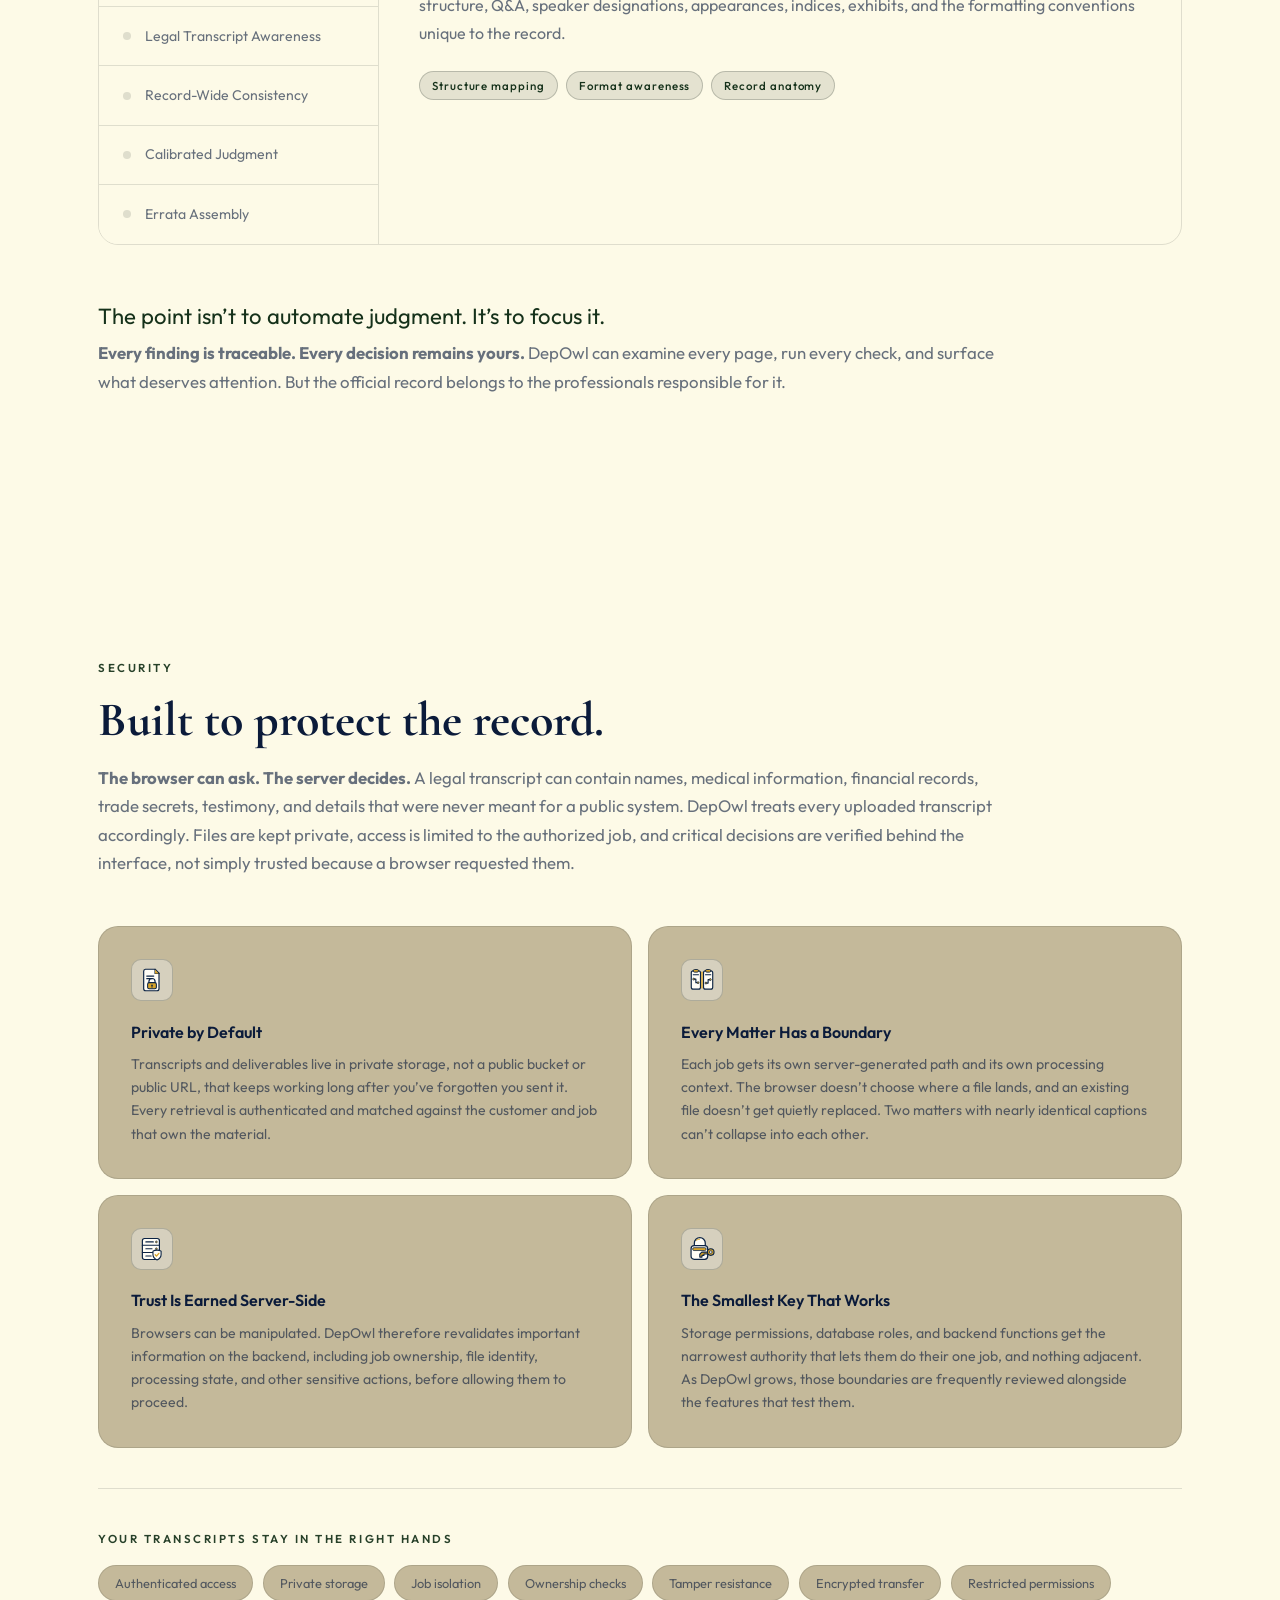
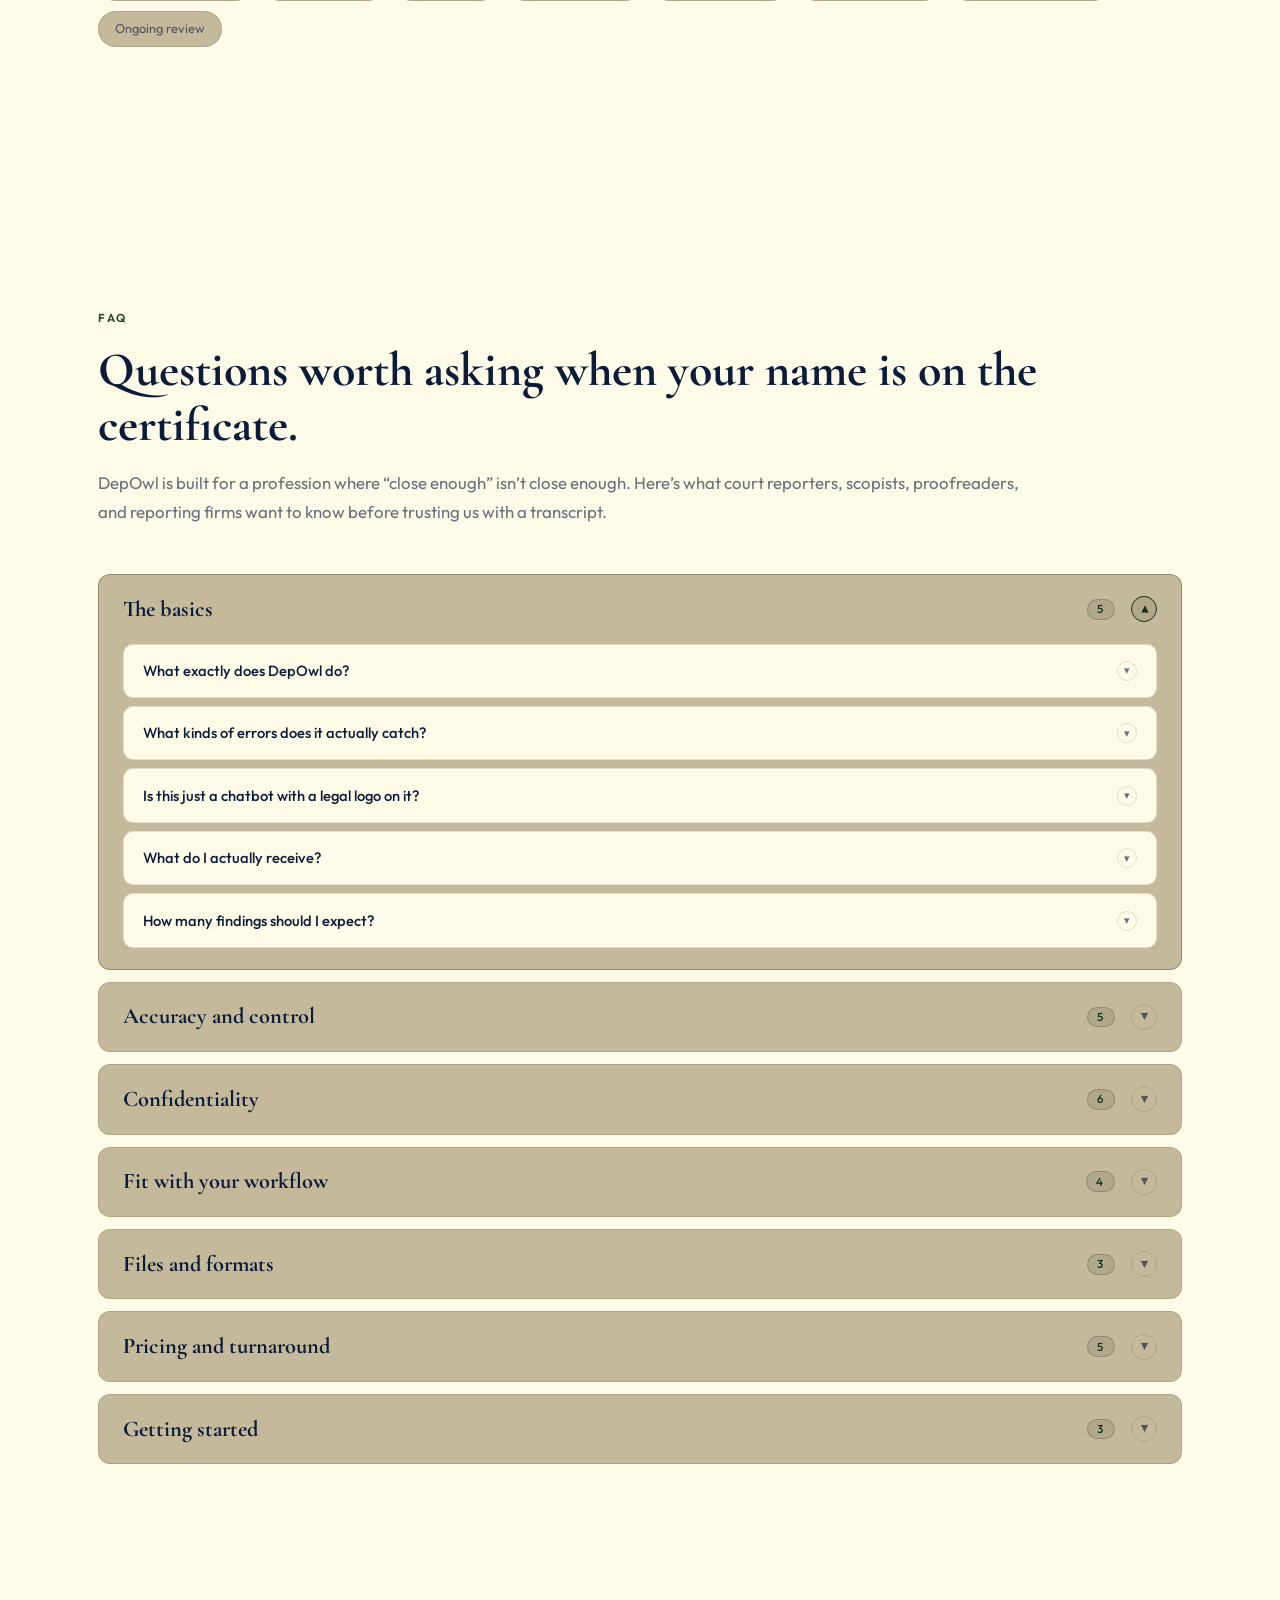
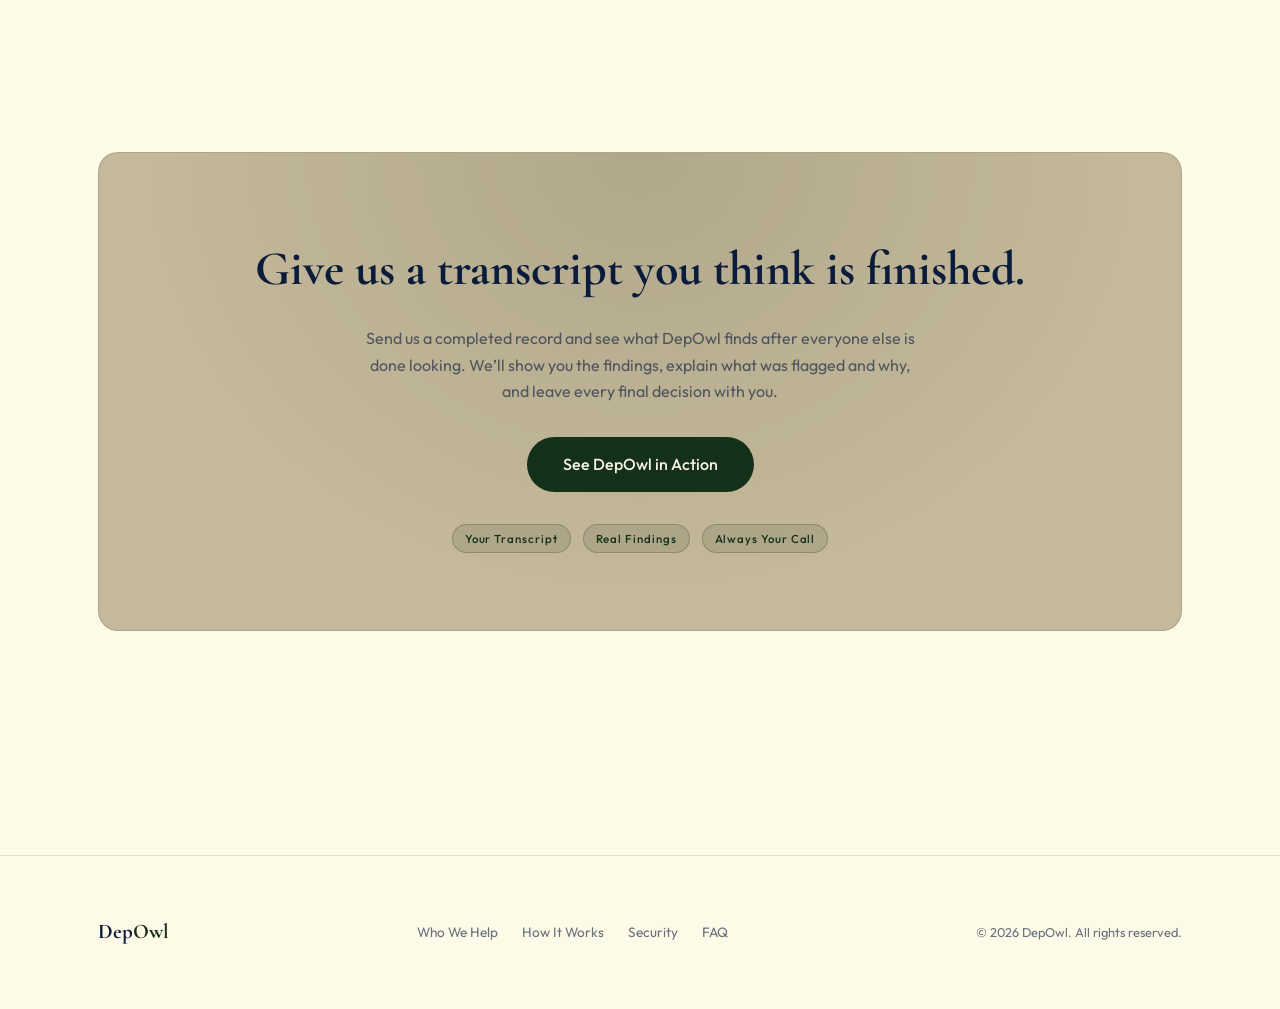
==== commit 43b24bf5: "Remove demo request modal and route CTAs to depowl.legal Drop the Supabase/Turnstile demo form in fa" ====
--- a/index.html
+++ b/index.html
@@ -36,7 +36,7 @@
       <a href="#platform">How It Works</a>
       <a href="#security">Security</a>
       <a href="#faq">FAQ</a>
-      <a href="#contact" class="btn btn-primary demo-open">Book a Demo</a>
+      <a href="https://www.depowl.legal" class="btn btn-primary">Try It Now</a>
     </div>
   </header>
 
@@ -57,18 +57,18 @@
         conventions. 
       </p>
       <div class="hero-cta">
-        <a href="#contact" class="btn btn-primary demo-open">View A Demo</a>
+        <a href="https://www.depowl.legal" class="btn btn-primary">Sign Up Now</a>
         <a href="#use-cases" class="btn btn-ghost">Find Your Use Case</a>
         <a href="#platform" class="btn btn-ghost">How It Works</a>
       </div>
 
       <div class="hero-stats">
         <div class="stat-item">
-          <div class="stat-number">0.9m<span>+</span></div>
+          <div class="stat-number">500k+<span>+</span></div>
           <div class="stat-label">Pages Read</div>
         </div>
         <div class="stat-item">
-          <div class="stat-number">1.3k<span>+</span></div>
+          <div class="stat-number">100+<span>+</span></div>
           <div class="stat-label">Reporters Helped</div>
         </div>
         <div class="stat-item">
@@ -695,9 +695,9 @@
                 <div class="faq-a">
                   <div class="faq-a-inner">
                     <p>It doesn’t have to, and usually it doesn’t.</p>
-                    <p>It does mean your proofreader can process more work in the same amount of time or less, so turnaround times decrease while maintaining or improving quality. It also means that if your proofreader’s available capacity is filled or they’re on vacation, you can still use DepOwl to get your work done and meet deadlines without having to spend the time and energy finding a temporary replacement.</p>
-                    <p>A few reporters have mentioned they replaced their proofreader with DepOwl because it was easier to schedule and more consistently reliable. Some proofreaders have increased their capacity by using DepOwl to process work they would otherwise have to turn away. Some scopists have begun offering proofreading services as a value-add to their scoping work by using DepOwl after they’ve completed their editing.</p>
-                    <p>Some reporters run DepOwl as an additional pass after their scopist or proofreader. Others use it to reduce the amount of routine checking they send out. Firms use it as a consistent final quality-control layer across reporters with very different workflows.</p>
+                    <p>It also means that if your proofreader’s available capacity is filled or they’re on vacation, you can still use DepOwl to get your work done and meet deadlines without having to spend the time and energy finding a temporary replacement. It also means your proofreader can process more work in the same amount of time or less, so turnaround times decrease while maintaining or often improving quality. </p>
+                    <p>Some proofreaders have increased their capacity by using DepOwl to process work they would otherwise have to turn away. Some scopists have begun offering proofreading services as a value-add to their scoping work by using DepOwl after they’ve completed their editing.</p>
+                    <p>A few reporters run DepOwl as an additional pass after their scopist or proofreader. Others use it to reduce the amount of routine checking they send out. Firms use it as a consistent final quality-control layer across reporters with very different workflows.</p>
                     <p>DepOwl fits into the workflow you already trust instead of asking you to rebuild it around us.</p>
                   </div>
                 </div>
@@ -902,9 +902,9 @@
                 </button>
                 <div class="faq-a">
                   <div class="faq-a-inner">
-                    <p>Our domain expert and founder is a scopist and proofreader with almost 20 years working with transcripts across depositions, trials, arbitrations, hearings and examinations on the record. He’s also been a product designer and developer for nearly 30 years, and has been building solutions for litigation professionals for the past 10 years. He still personally reads transcripts at least a few times per week as a method of quality control.</p>
+                    <p>Our domain expert and founder is a scopist and proofreader with almost 20 years working with transcripts across depositions, trials, arbitrations, hearings and examinations on the record and along with his product and technical skills has been building solutions for litigation professionals for the past 10 years. He still personally reads transcripts at least a few times per week as a method of quality control.</p>
                     <p>We’re not a tech company that just discovered legal as a market segment. Our founder has been in the trenches with reporters working on big-money cases, staying up late into the night to meet daily deadlines in trials that span weeks, and reading oft-emotional testimony that reminds us of how important this work can be.</p>
-                    <p>He has personally read and edited thousands of transcripts, and has seen the same mistakes over and over again. He’s read and edited highly technical expert testimony, infrastructure construction defects, wrongful death, FINRA exams, intellectual property, and lots of the hardest types of testimony you can imagine. He knows the failures and the successes, and has a deep understanding of the nuances of the work.</p>
+                    <p>He has personally read and edited thousands of transcripts, and has seen the same mistakes over and over again. He has read and edited highly technical expert testimony, infrastructure construction defects, wrongful death, FINRA exams, intellectual property, and lots of the hardest types of testimony you can imagine. He knows the failures and the successes, and has a deep understanding of the nuances of the work.</p>
                     <p>The failure modes DepOwl looks for are the ones that actually show up in this work. The protocol he developed through years of painstaking transcript work is the same one that DepOwl uses to find the mistakes that matter. Our founder created a proprietary ontology of transcription errors that cannot be found anywhere else.</p>
                     <p>It’s why DepOwl flags instead of overwriting. Anyone who has done this work knows how often the strange-looking line is the correct one. DepOwl helps you find the ones that matter.</p>
                   </div>
@@ -934,7 +934,7 @@
                   <div class="faq-a-inner">
                     <p>Upload a transcript, choose your turnaround, and get your report back.</p>
                     <p>No contract, no onboarding call, no software to install, no big changes to your usual workflow.</p>
-                    <p><a href="#contact" class="btn btn-primary demo-open">Get Started</a></p>
+                    <p><a href="https://www.depowl.legal" class="btn btn-primary">Get Started</a></p>
                   </div>
                 </div>
               </div>
@@ -964,7 +964,7 @@
         <p>
           Send us a completed record and see what DepOwl finds after everyone else is done looking. We’ll show you the findings, explain what was flagged and why, and leave every final decision with you.
         </p>
-        <a href="#contact" class="btn btn-primary demo-open" style="font-size:1rem;padding:.9rem 2.25rem;">
+        <a href="#" class="btn btn-primary" style="font-size:1rem;padding:.9rem 2.25rem;">
           See DepOwl in Action
         </a>
         <div class="cta-features">
@@ -996,87 +996,6 @@
     </div>
   </footer>
 
-  </footer>
-
-  <!-- Demo request modal -->
-  <div class="demo-modal" id="demo-modal" hidden aria-hidden="true">
-    <div class="demo-modal__backdrop" data-demo-close></div>
-    <div
-      class="demo-modal__dialog"
-      role="dialog"
-      aria-modal="true"
-      aria-labelledby="demo-modal-title"
-    >
-      <button type="button" class="demo-modal__close" data-demo-close aria-label="Close">
-        &times;
-      </button>
-      <h2 id="demo-modal-title" class="demo-modal__title">Request a DepOwl demo</h2>
-      <p class="demo-modal__lead">
-        Tell us who you are and we will follow up to arrange a walkthrough on a real transcript.
-      </p>
-
-      <form id="demo-form" class="demo-form" novalidate>
-        <div class="demo-form__row">
-          <label class="demo-form__field">
-            <span>First name</span>
-            <input type="text" name="first_name" required autocomplete="given-name" />
-          </label>
-          <label class="demo-form__field">
-            <span>Last name</span>
-            <input type="text" name="last_name" required autocomplete="family-name" />
-          </label>
-        </div>
-        <label class="demo-form__field">
-          <span>Work email</span>
-          <input type="email" name="email" required autocomplete="email" />
-        </label>
-        <label class="demo-form__field">
-          <span>Organization</span>
-          <input type="text" name="organization" required autocomplete="organization" />
-        </label>
-        <label class="demo-form__field">
-          <span>Your role</span>
-          <select name="litigation_role" required>
-            <option value="">Select one…</option>
-            <option value="court_reporter">Court reporter</option>
-            <option value="scopist">Scopist</option>
-            <option value="proofreader">Proofreader</option>
-            <option value="reporting_firm">Reporting firm</option>
-            <option value="transcriptionist">Transcriptionist</option>
-            <option value="stenographer_school">Stenographer school</option>
-            <option value="other">Other</option>
-          </select>
-        </label>
-        <label class="demo-form__field">
-          <span>Message <em>(optional)</em></span>
-          <textarea name="message" rows="3" placeholder="Anything we should know before we reach out?"></textarea>
-        </label>
-
-        <!-- Honeypot -->
-        <label class="demo-form__hp" aria-hidden="true">
-          <span>Company website</span>
-          <input type="text" name="company_website" tabindex="-1" autocomplete="off" />
-        </label>
-
-        <div class="demo-form__turnstile" id="demo-turnstile"></div>
-
-        <p class="demo-form__status" id="demo-form-status" role="status" aria-live="polite"></p>
-
-        <button type="submit" class="btn btn-primary demo-form__submit" id="demo-form-submit">
-          Send request
-        </button>
-      </form>
-
-      <div class="demo-form__success" id="demo-form-success" hidden>
-        <h3>Request received</h3>
-        <p>Thank you. We will review your request and follow up at the email you provided.</p>
-        <button type="button" class="btn btn-primary" data-demo-close>Close</button>
-      </div>
-    </div>
-  </div>
-
-  <script src="https://challenges.cloudflare.com/turnstile/v0/api.js" async defer></script>
-  <script src="demo-config.js"></script>
   <script src="main.js"></script>
 </body>
 </html>
--- a/styles.css
+++ b/styles.css
@@ -830,155 +830,6 @@
 }
 
 /* ════════════════════════════════════════════════
-   DEMO REQUEST MODAL
-════════════════════════════════════════════════ */
-body.demo-modal-open { overflow: hidden; }
-
-.demo-modal[hidden] { display: none !important; }
-
-.demo-modal {
-  position: fixed;
-  inset: 0;
-  z-index: 200;
-  display: flex;
-  align-items: center;
-  justify-content: center;
-  padding: 1.25rem;
-}
-
-.demo-modal__backdrop {
-  position: absolute;
-  inset: 0;
-  background: rgba(11, 27, 58, .45);
-  backdrop-filter: blur(3px);
-}
-
-.demo-modal__dialog {
-  position: relative;
-  z-index: 1;
-  width: min(100%, 34rem);
-  max-height: min(92vh, 52rem);
-  overflow: auto;
-  background: var(--bg-card);
-  border: 1px solid var(--border);
-  border-radius: var(--radius-lg);
-  padding: clamp(1.5rem, 4vw, 2.25rem);
-  box-shadow: 0 24px 60px rgba(11, 27, 58, .18);
-}
-
-.demo-modal__close {
-  position: absolute;
-  top: .85rem;
-  right: .85rem;
-  border: 0;
-  background: transparent;
-  color: var(--text-2);
-  font-size: 1.75rem;
-  line-height: 1;
-  cursor: pointer;
-}
-
-.demo-modal__close:hover { color: var(--text-1); }
-
-.demo-modal__title {
-  font-family: var(--ff-display);
-  font-size: clamp(1.6rem, 3vw, 2rem);
-  margin-bottom: .5rem;
-}
-
-.demo-modal__lead {
-  color: var(--text-2);
-  font-size: .95rem;
-  margin-bottom: 1.25rem;
-}
-
-.demo-form__row {
-  display: grid;
-  grid-template-columns: 1fr 1fr;
-  gap: .85rem;
-}
-
-@media (max-width: 560px) {
-  .demo-form__row { grid-template-columns: 1fr; }
-}
-
-.demo-form__field {
-  display: flex;
-  flex-direction: column;
-  gap: .35rem;
-  margin-bottom: .85rem;
-  font-size: .85rem;
-  color: var(--text-2);
-}
-
-.demo-form__field span em {
-  font-style: normal;
-  opacity: .75;
-}
-
-.demo-form__field input,
-.demo-form__field select,
-.demo-form__field textarea {
-  width: 100%;
-  border: 1px solid var(--border);
-  border-radius: .55rem;
-  padding: .65rem .75rem;
-  font: inherit;
-  color: var(--text-1);
-  background: #fff;
-}
-
-.demo-form__field input:focus,
-.demo-form__field select:focus,
-.demo-form__field textarea:focus {
-  outline: 2px solid var(--accent-dim);
-  border-color: var(--accent);
-}
-
-.demo-form__hp {
-  position: absolute;
-  left: -9999px;
-  width: 1px;
-  height: 1px;
-  overflow: hidden;
-}
-
-.demo-form__turnstile {
-  min-height: 65px;
-  margin: .5rem 0 1rem;
-}
-
-.demo-form__status {
-  min-height: 1.25rem;
-  font-size: .85rem;
-  color: var(--text-2);
-  margin-bottom: .75rem;
-}
-
-.demo-form__status.is-error { color: #9b2c2c; }
-
-.demo-form__submit {
-  width: 100%;
-  justify-content: center;
-}
-
-.demo-form__submit:disabled {
-  opacity: .65;
-  cursor: not-allowed;
-}
-
-.demo-form__success h3 {
-  font-family: var(--ff-display);
-  font-size: 1.5rem;
-  margin-bottom: .75rem;
-}
-
-.demo-form__success p {
-  color: var(--text-2);
-  margin-bottom: 1.25rem;
-}
-
-/* ════════════════════════════════════════════════
    FOOTER
 ════════════════════════════════════════════════ */
 footer {
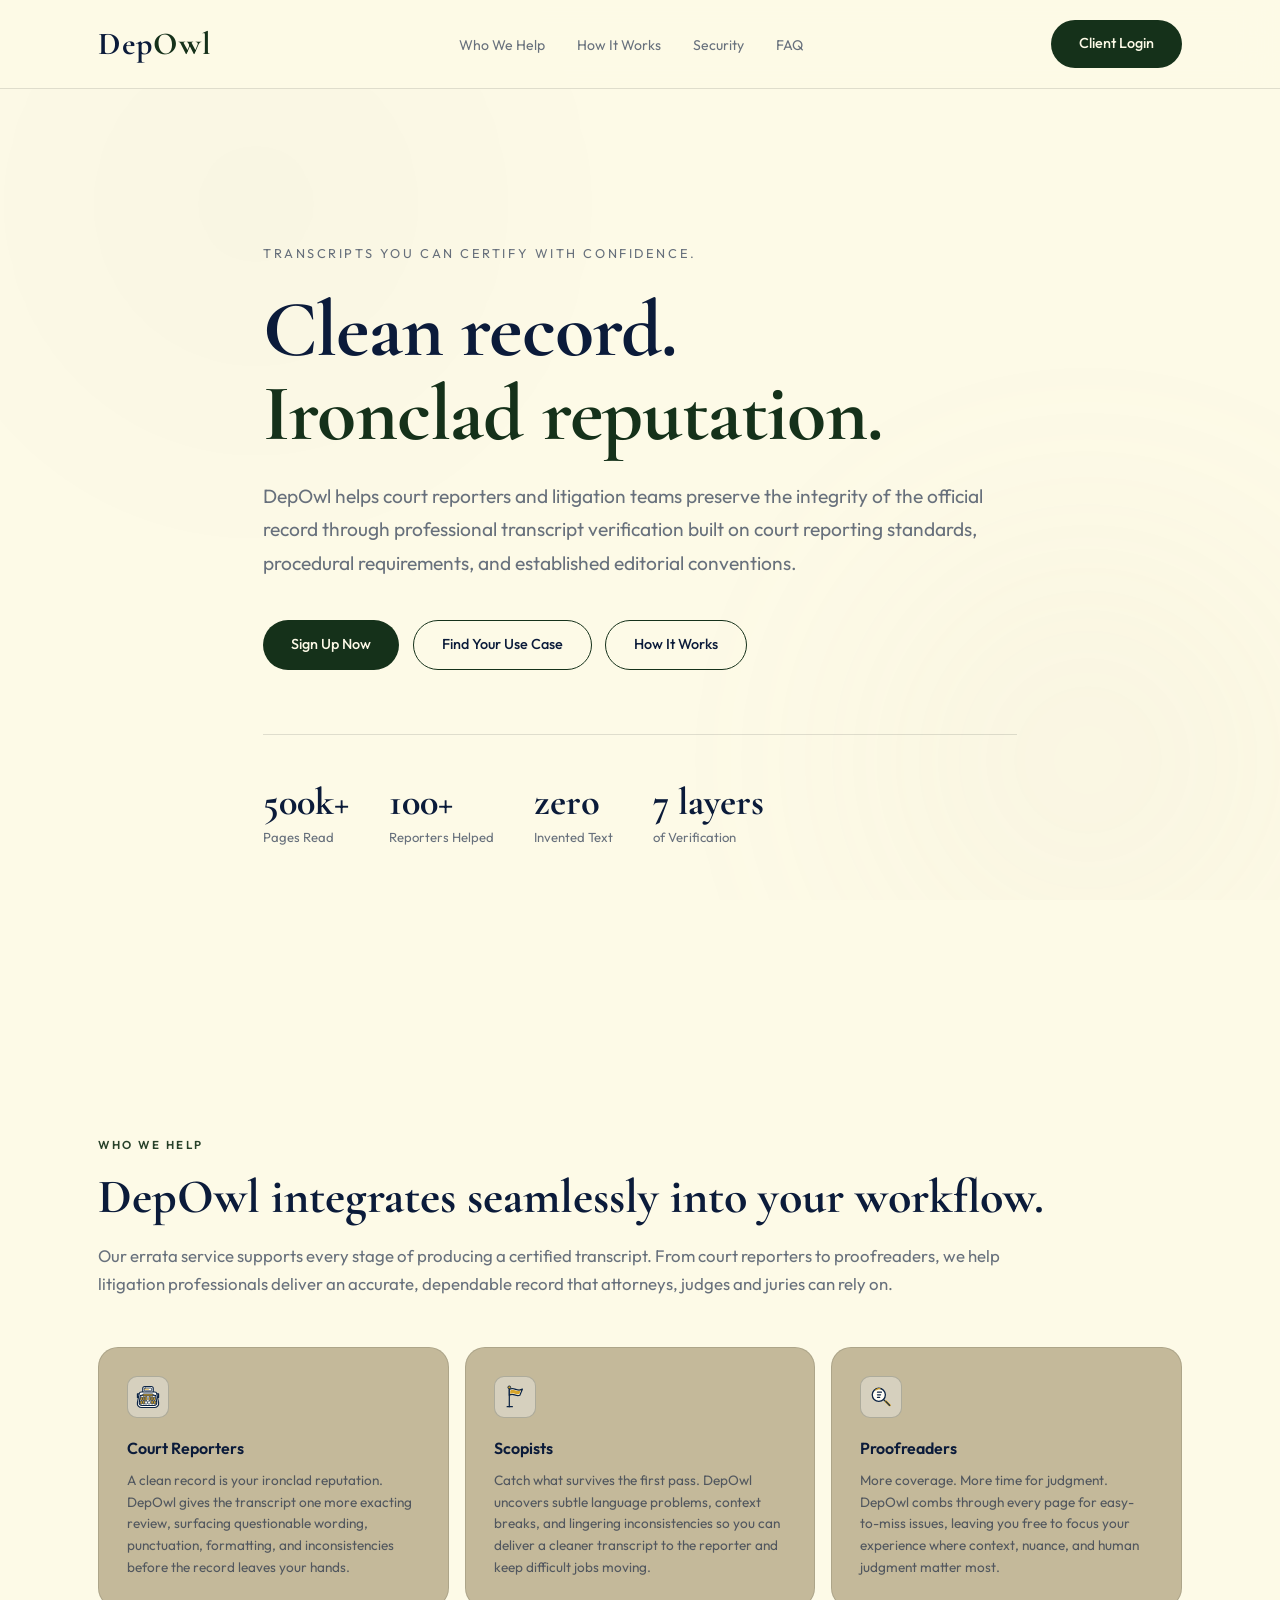
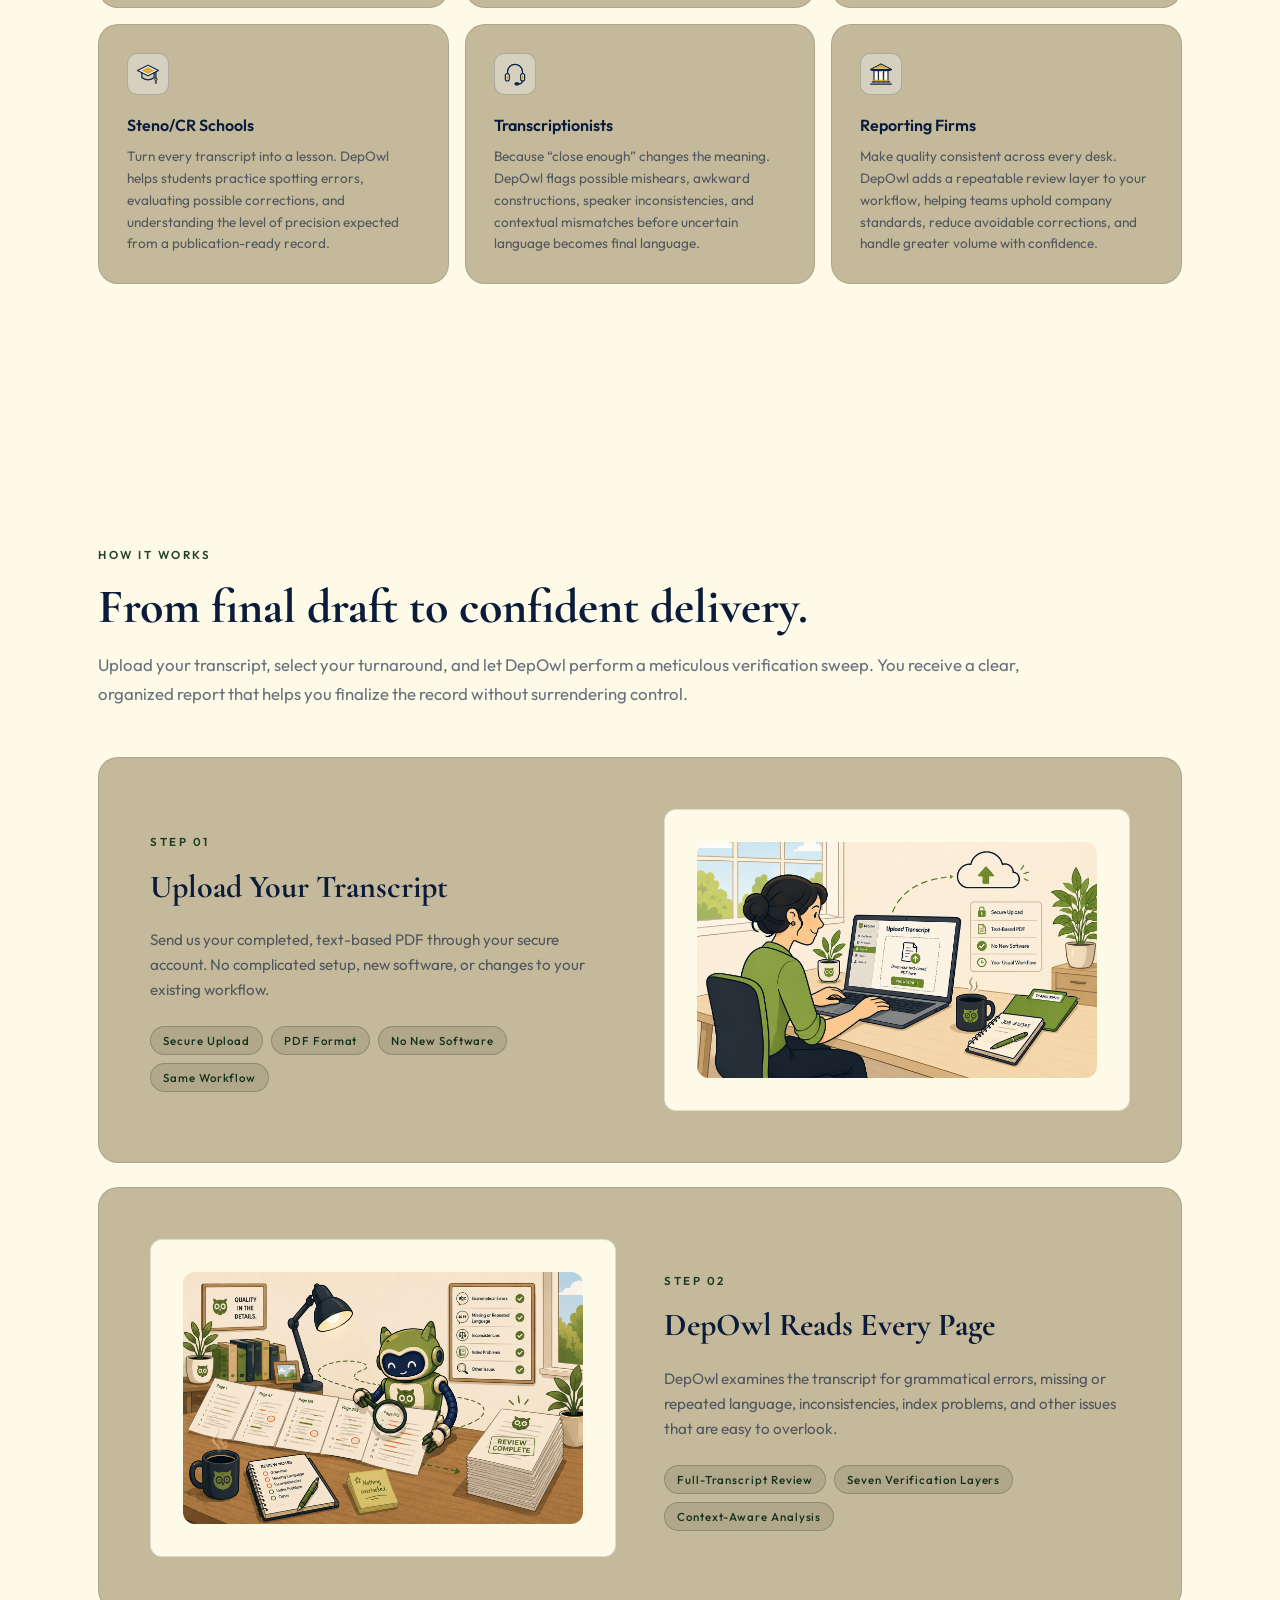
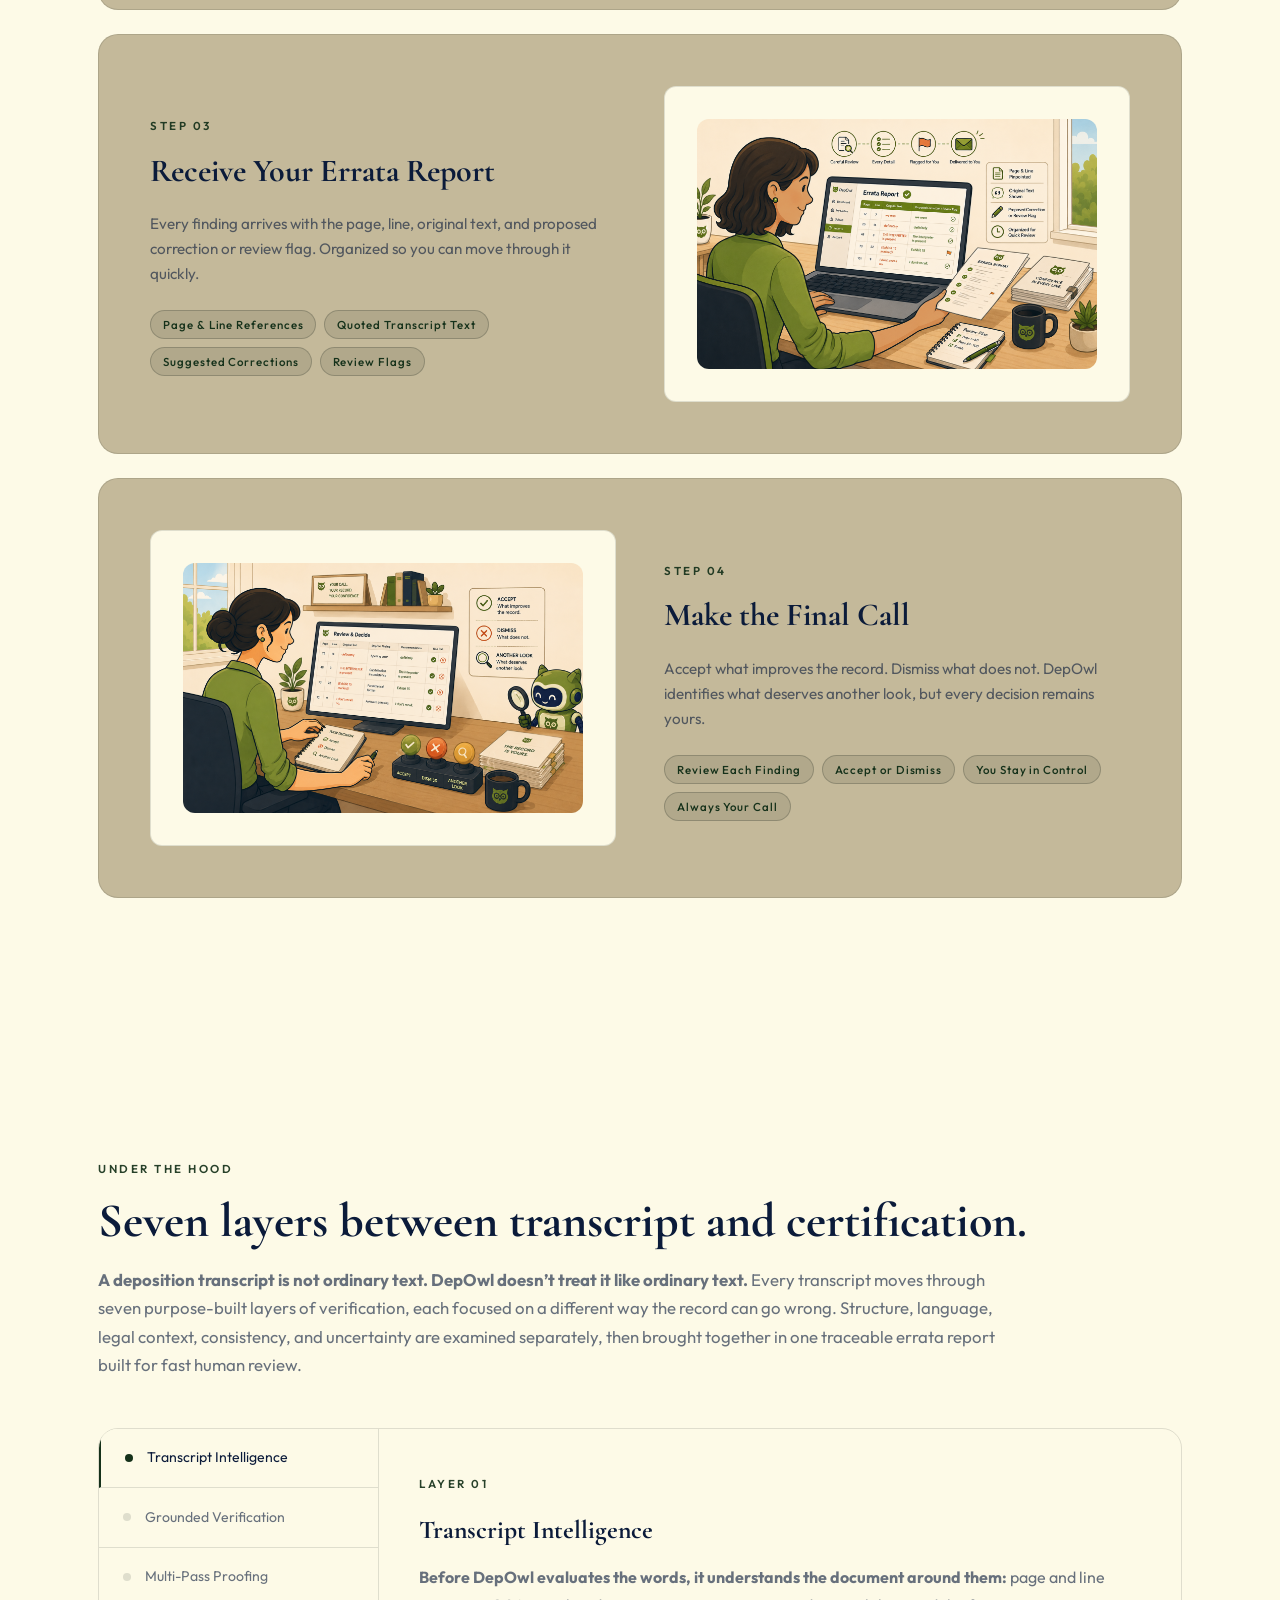
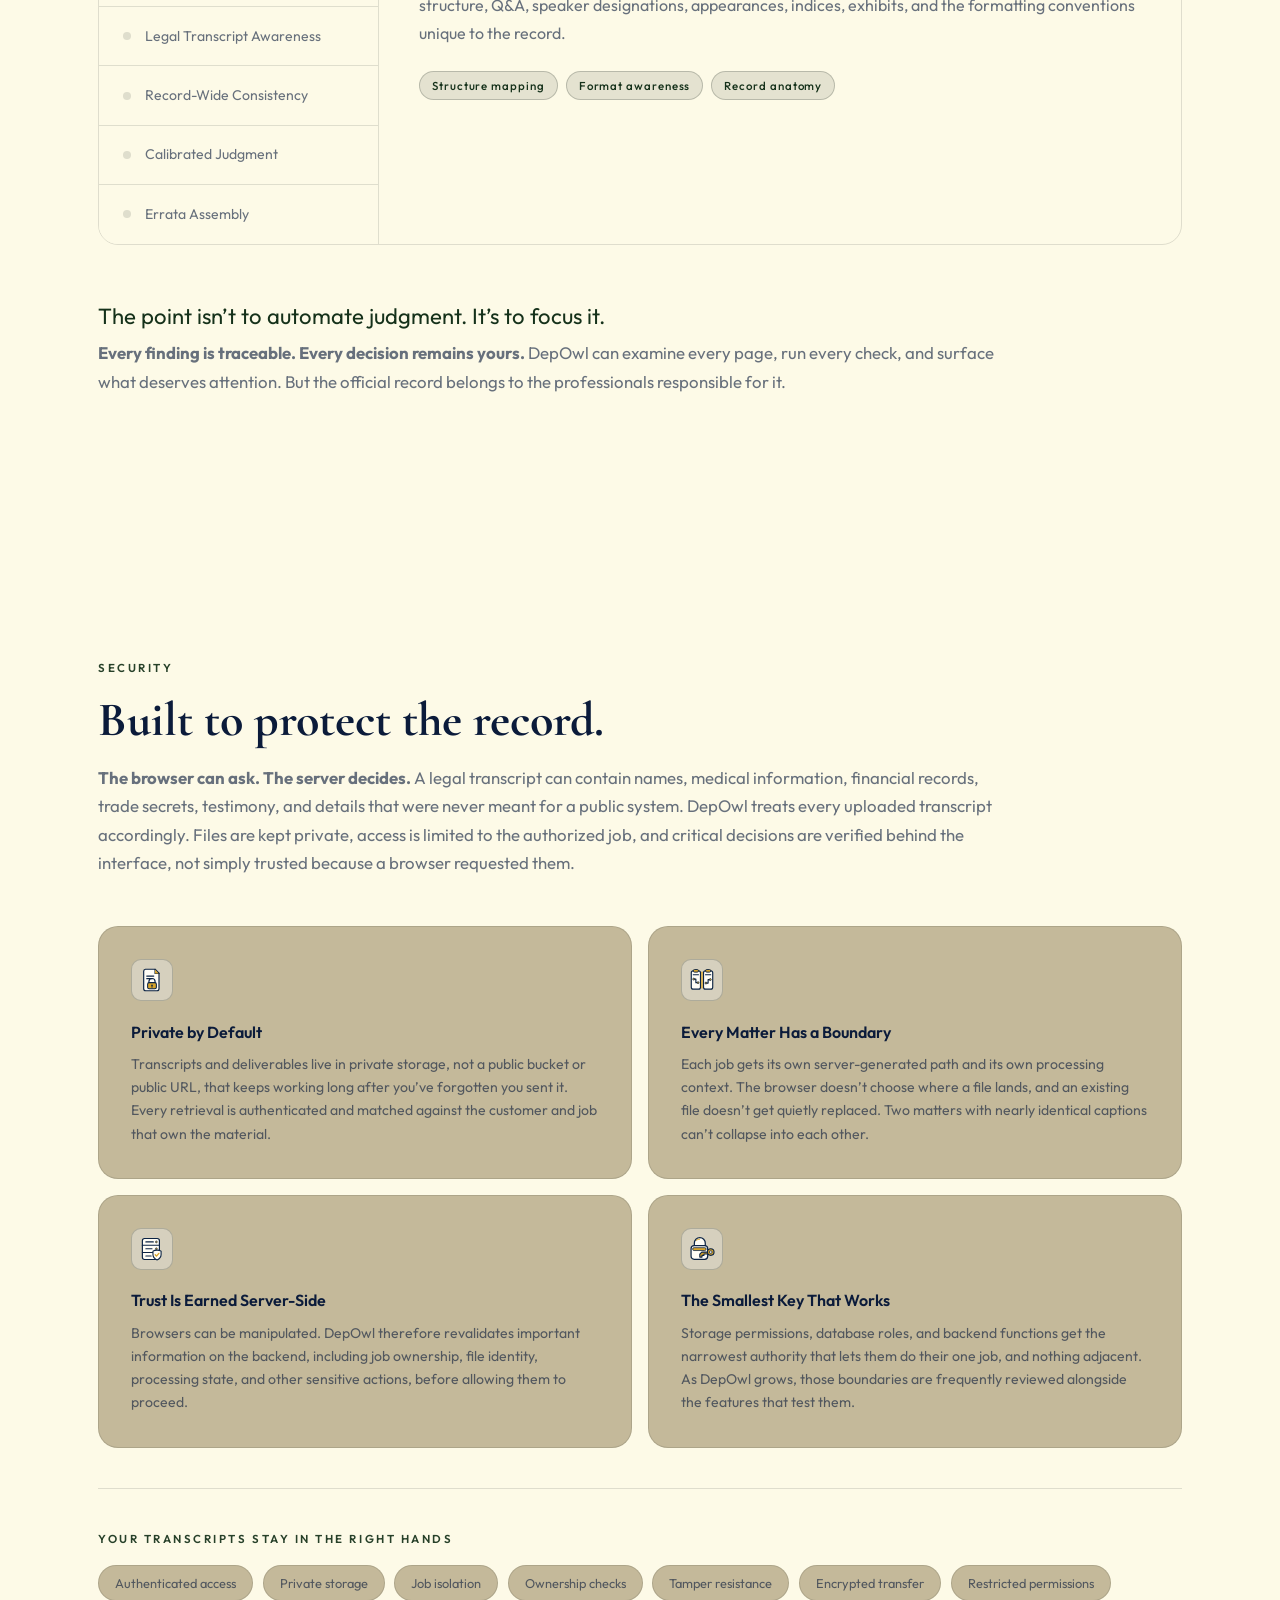
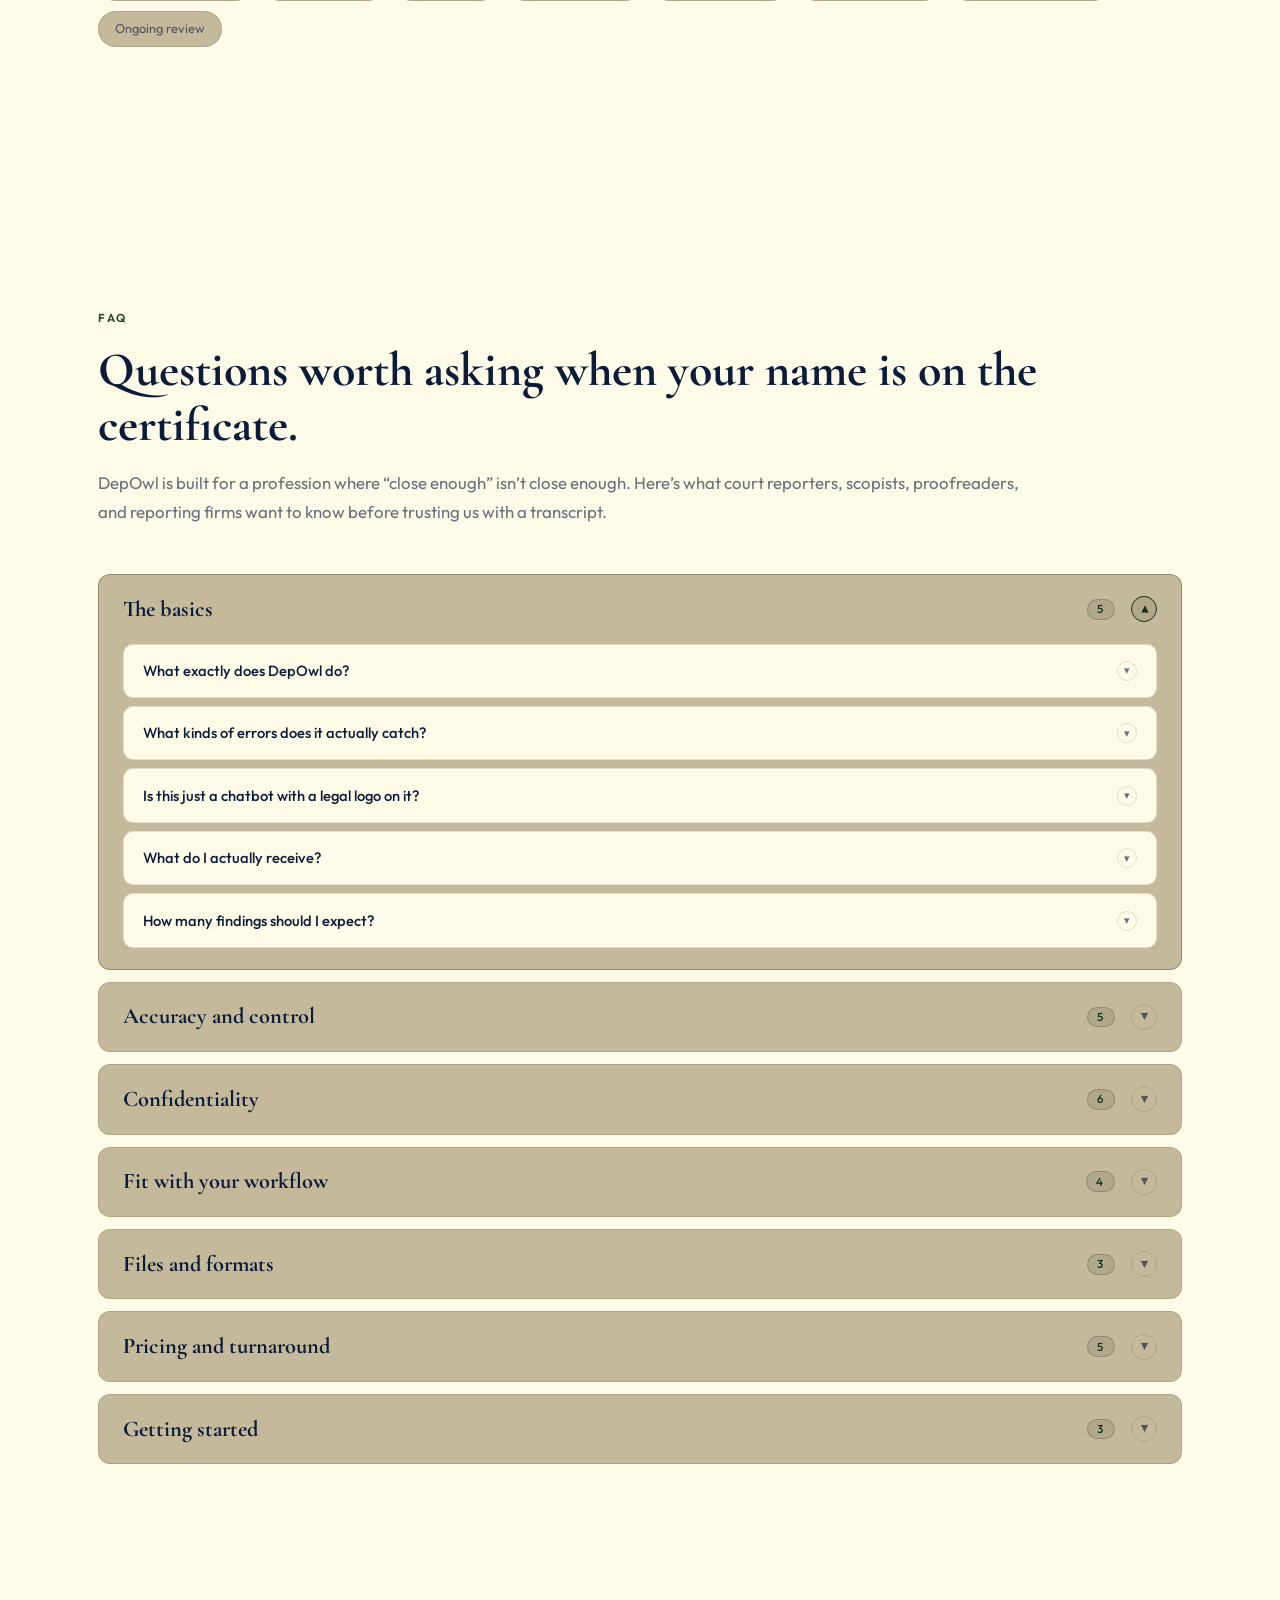
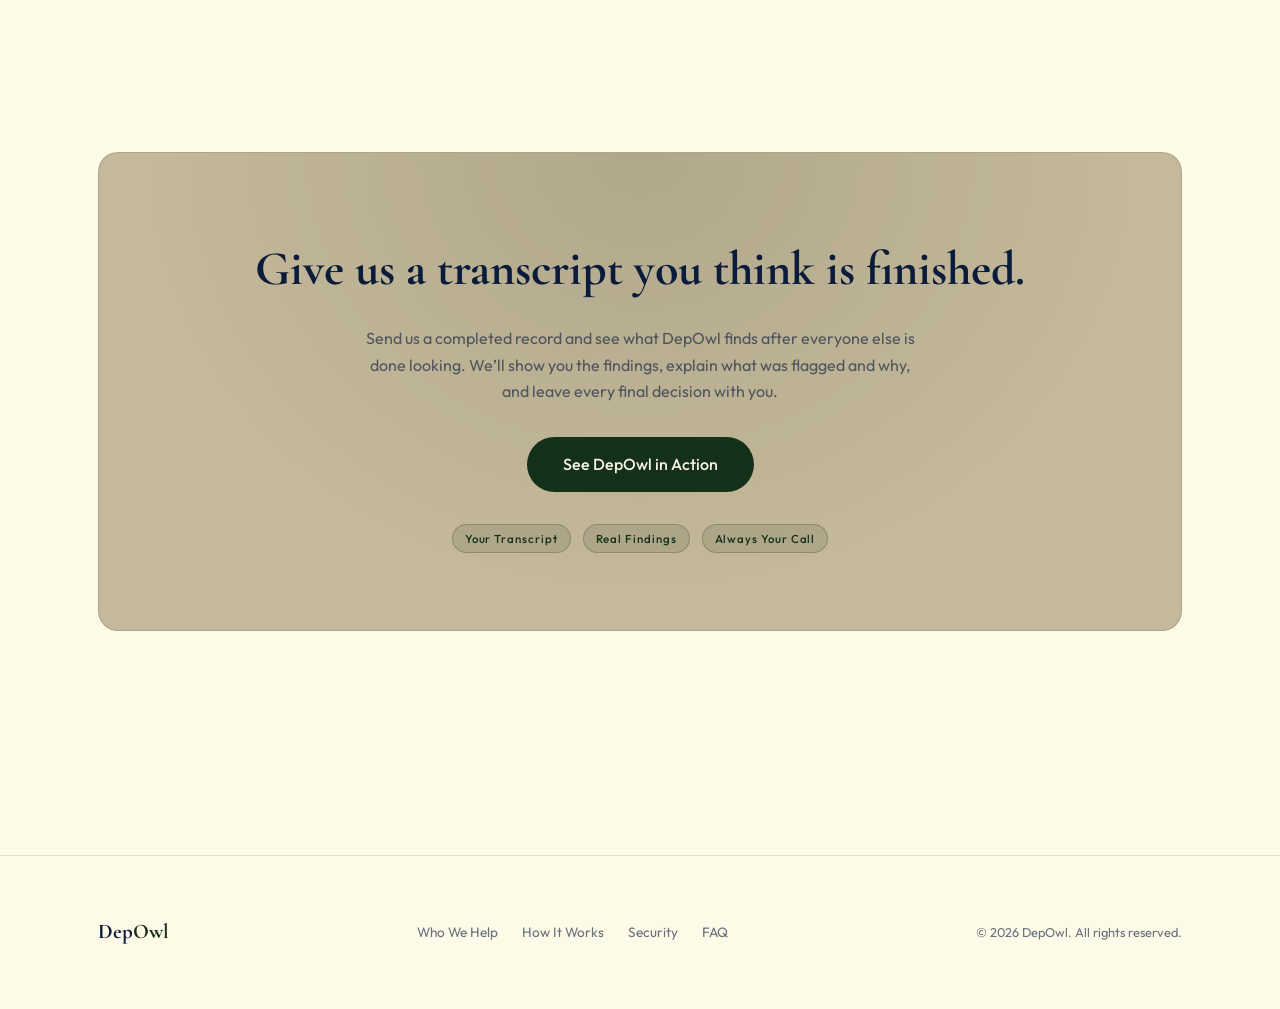
==== commit 4679e851: "Fix hero stat labels, mobile nav, and final CTA link - Remove duplicated plus signs in the hero stat" ====
--- a/index.html
+++ b/index.html
@@ -64,11 +64,11 @@
 
       <div class="hero-stats">
         <div class="stat-item">
-          <div class="stat-number">500k+<span>+</span></div>
+          <div class="stat-number">500k+</div>
           <div class="stat-label">Pages Read</div>
         </div>
         <div class="stat-item">
-          <div class="stat-number">100+<span>+</span></div>
+          <div class="stat-number">100+</div>
           <div class="stat-label">Reporters Helped</div>
         </div>
         <div class="stat-item">
@@ -964,7 +964,7 @@
         <p>
           Send us a completed record and see what DepOwl finds after everyone else is done looking. We’ll show you the findings, explain what was flagged and why, and leave every final decision with you.
         </p>
-        <a href="#" class="btn btn-primary" style="font-size:1rem;padding:.9rem 2.25rem;">
+        <a href="https://www.depowl.legal" class="btn btn-primary" style="font-size:1rem;padding:.9rem 2.25rem;">
           See DepOwl in Action
         </a>
         <div class="cta-features">
--- a/styles.css
+++ b/styles.css
@@ -229,14 +229,16 @@
   border-bottom: 1px solid var(--border);
 }
 .mobile-menu.open { display: flex; }
-.mobile-menu a {
+.mobile-menu a:not(.btn) {
   padding: 1rem 1.5rem;
   font-size: .95rem;
   color: var(--text-2);
   border-bottom: 1px solid var(--border);
   transition: color .15s, background .15s;
 }
-.mobile-menu a:hover { color: var(--text-1); background: var(--bg-raised); }
+.mobile-menu a:not(.btn):hover { color: var(--text-1); background: var(--bg-raised); }
+.mobile-menu .btn-primary,
+.mobile-menu .btn-primary:hover { color: #fdfae7; }
 .mobile-menu .btn { margin: 1rem 1.5rem; width: fit-content; }
 
 @media (max-width: 768px) {
